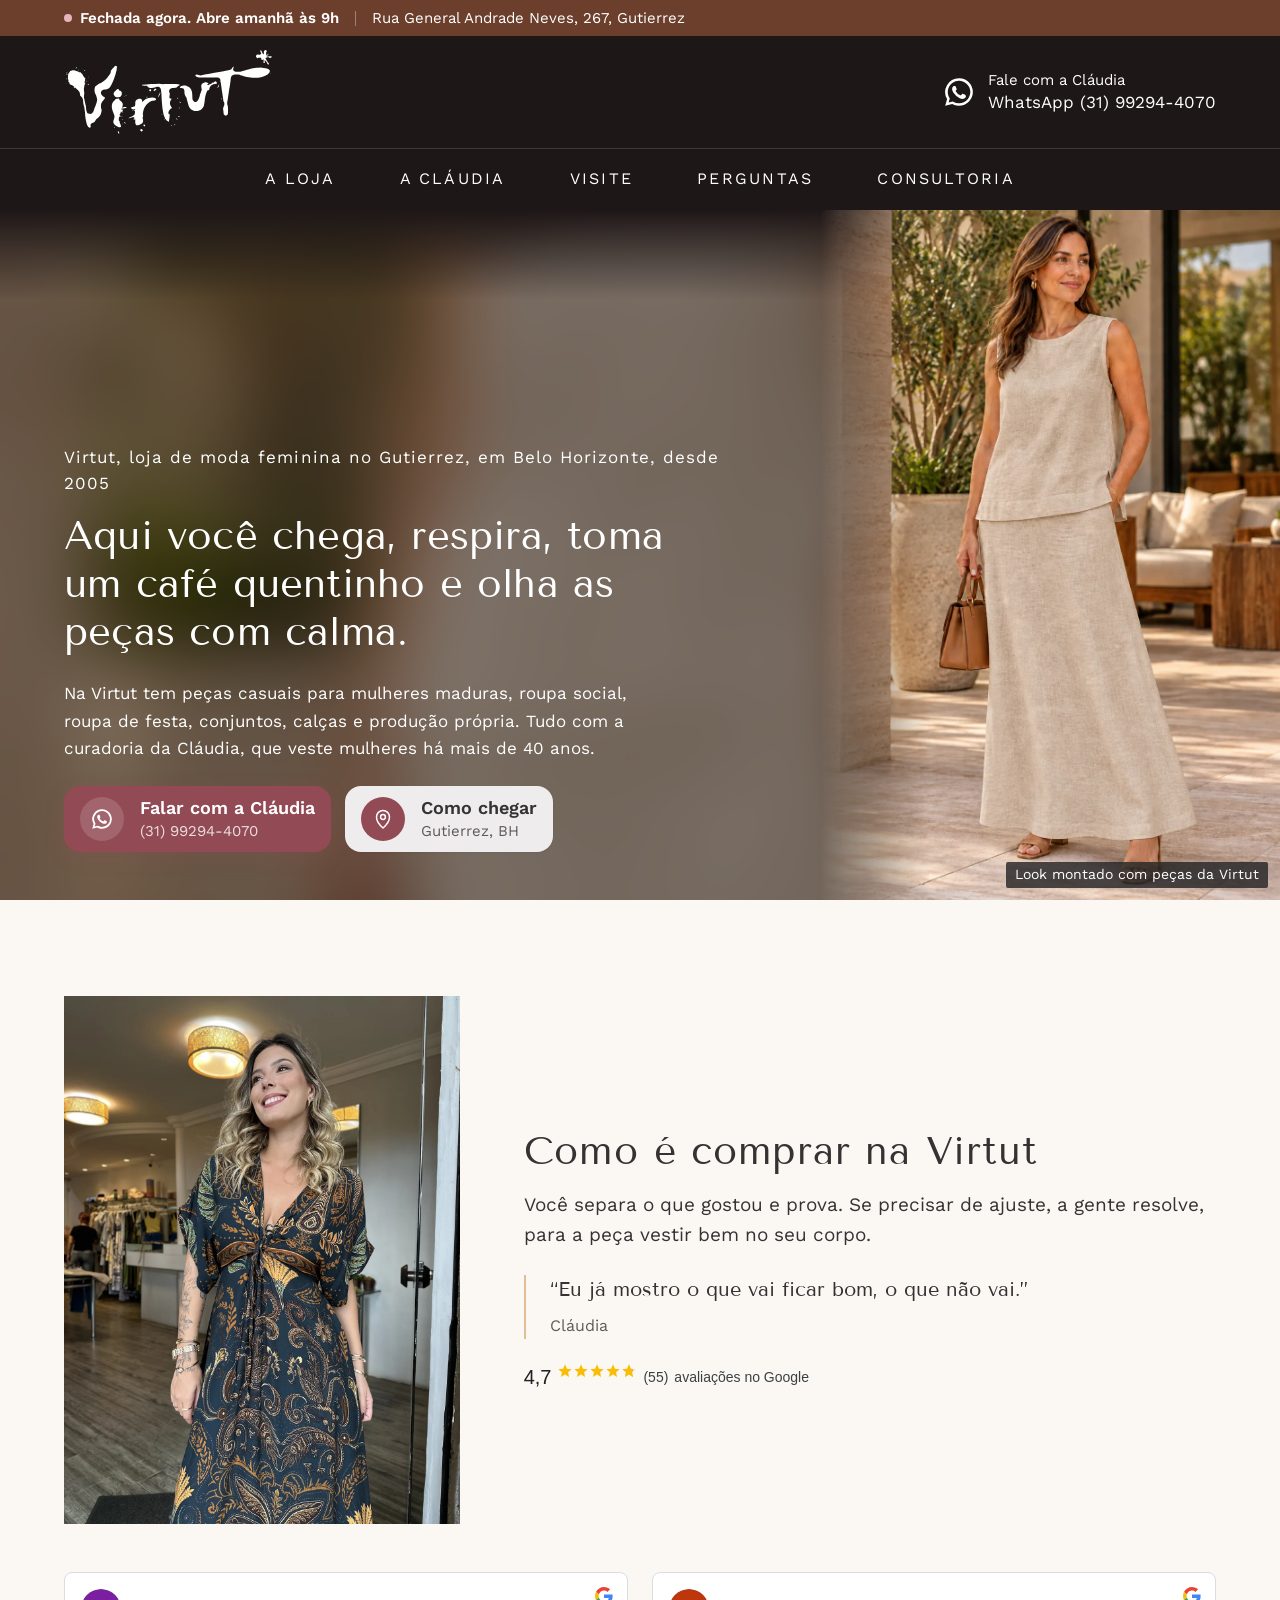
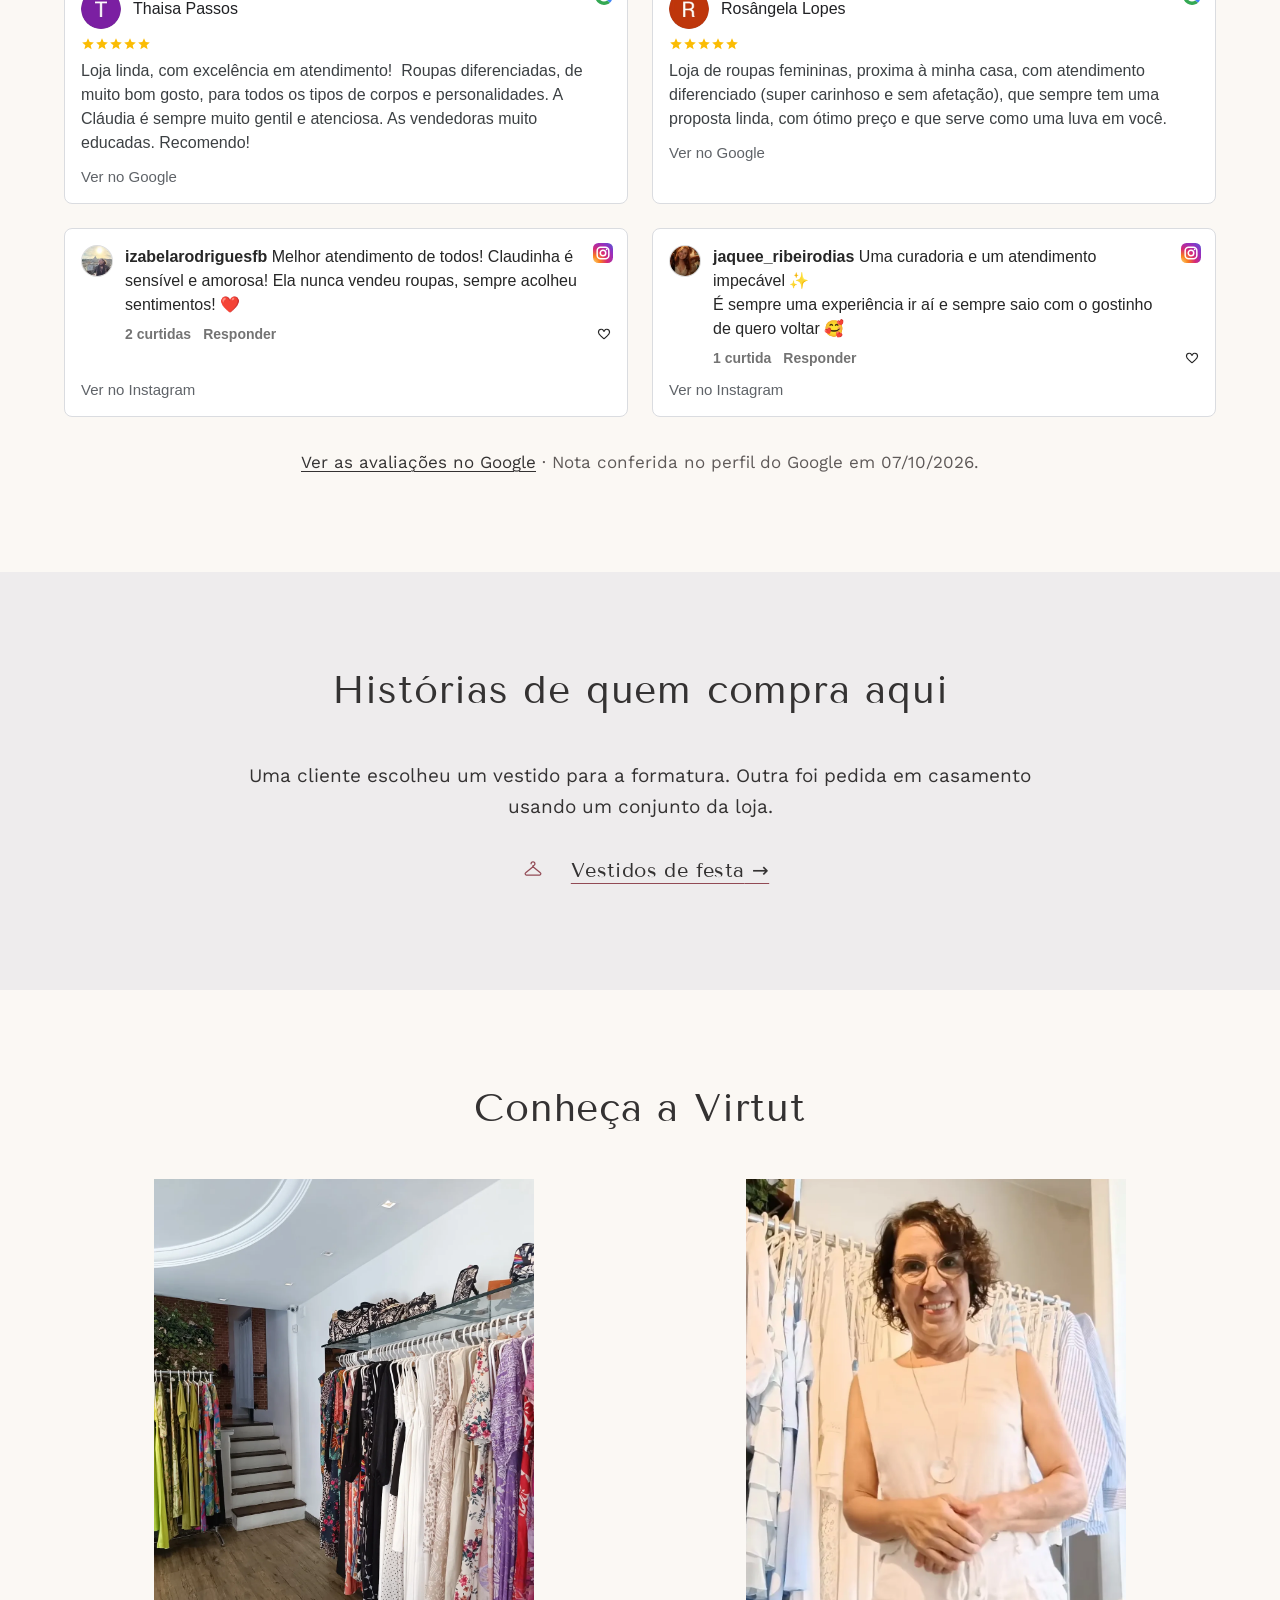
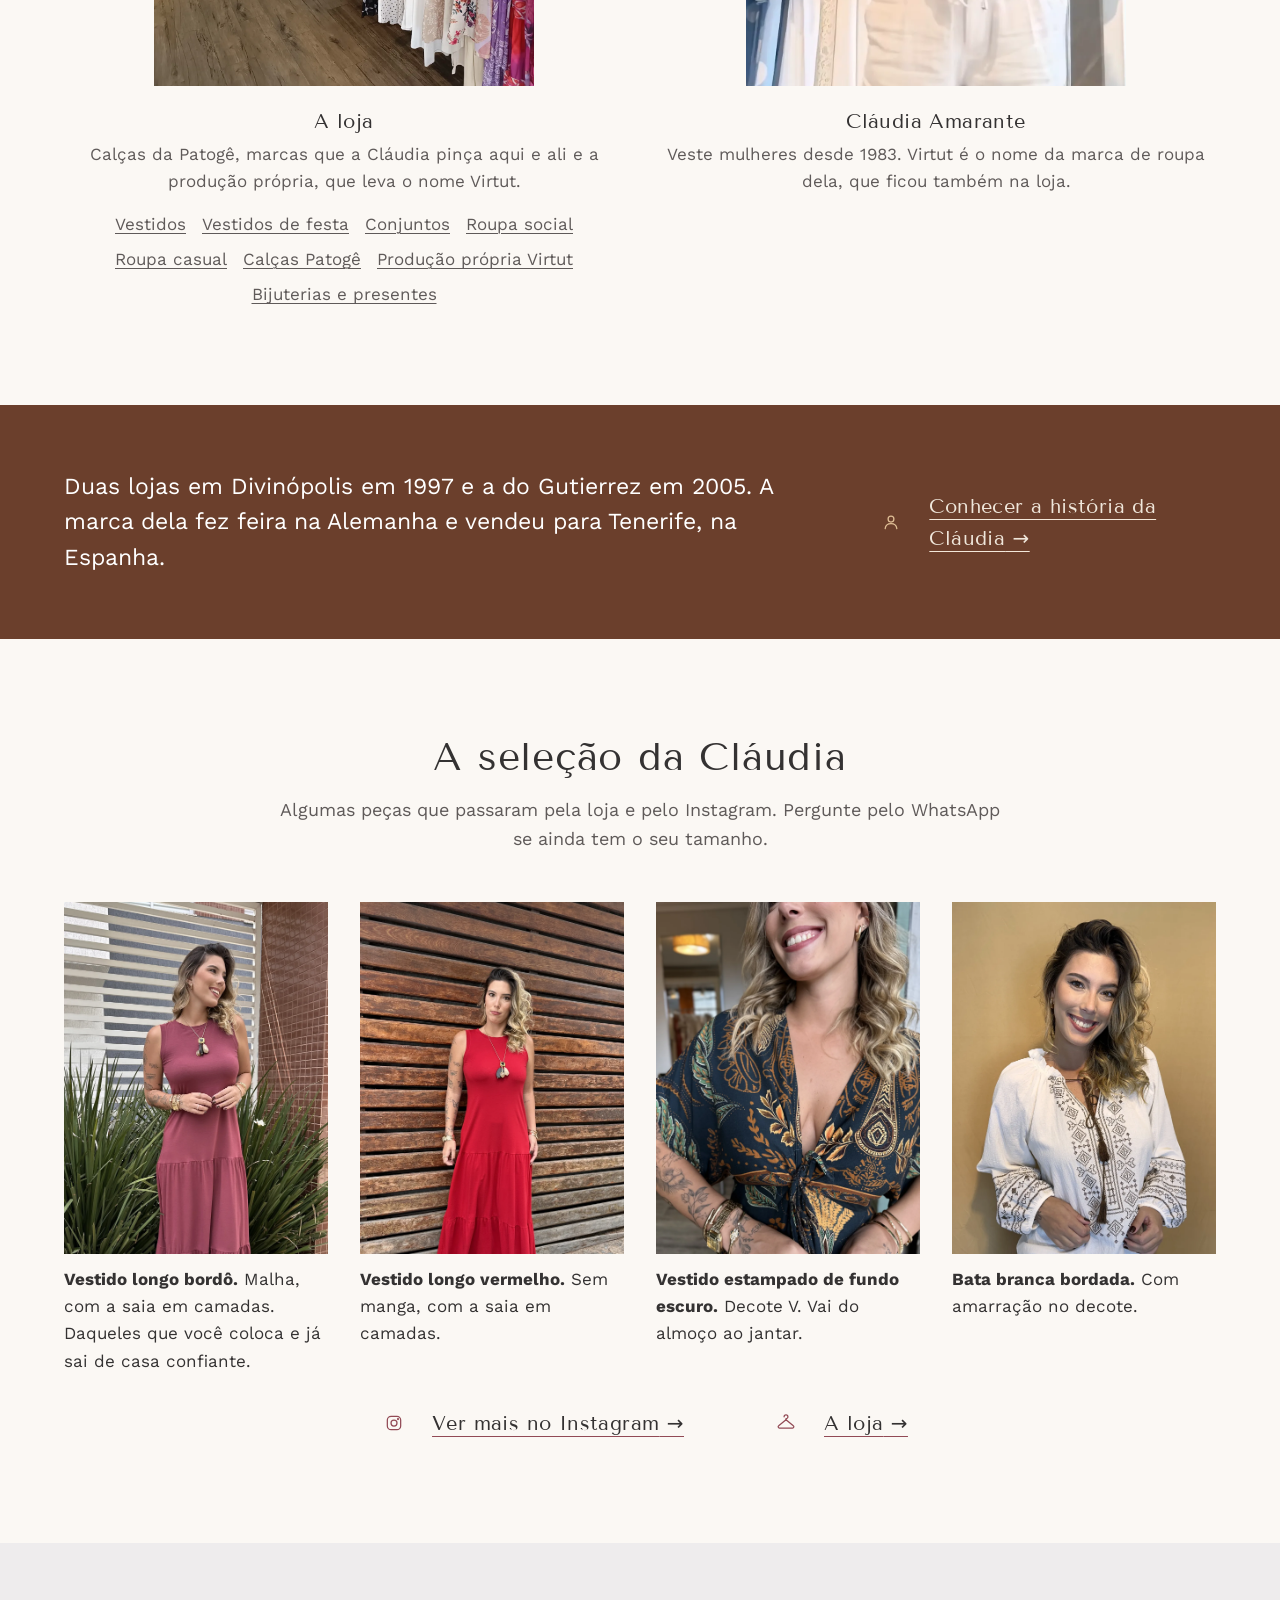
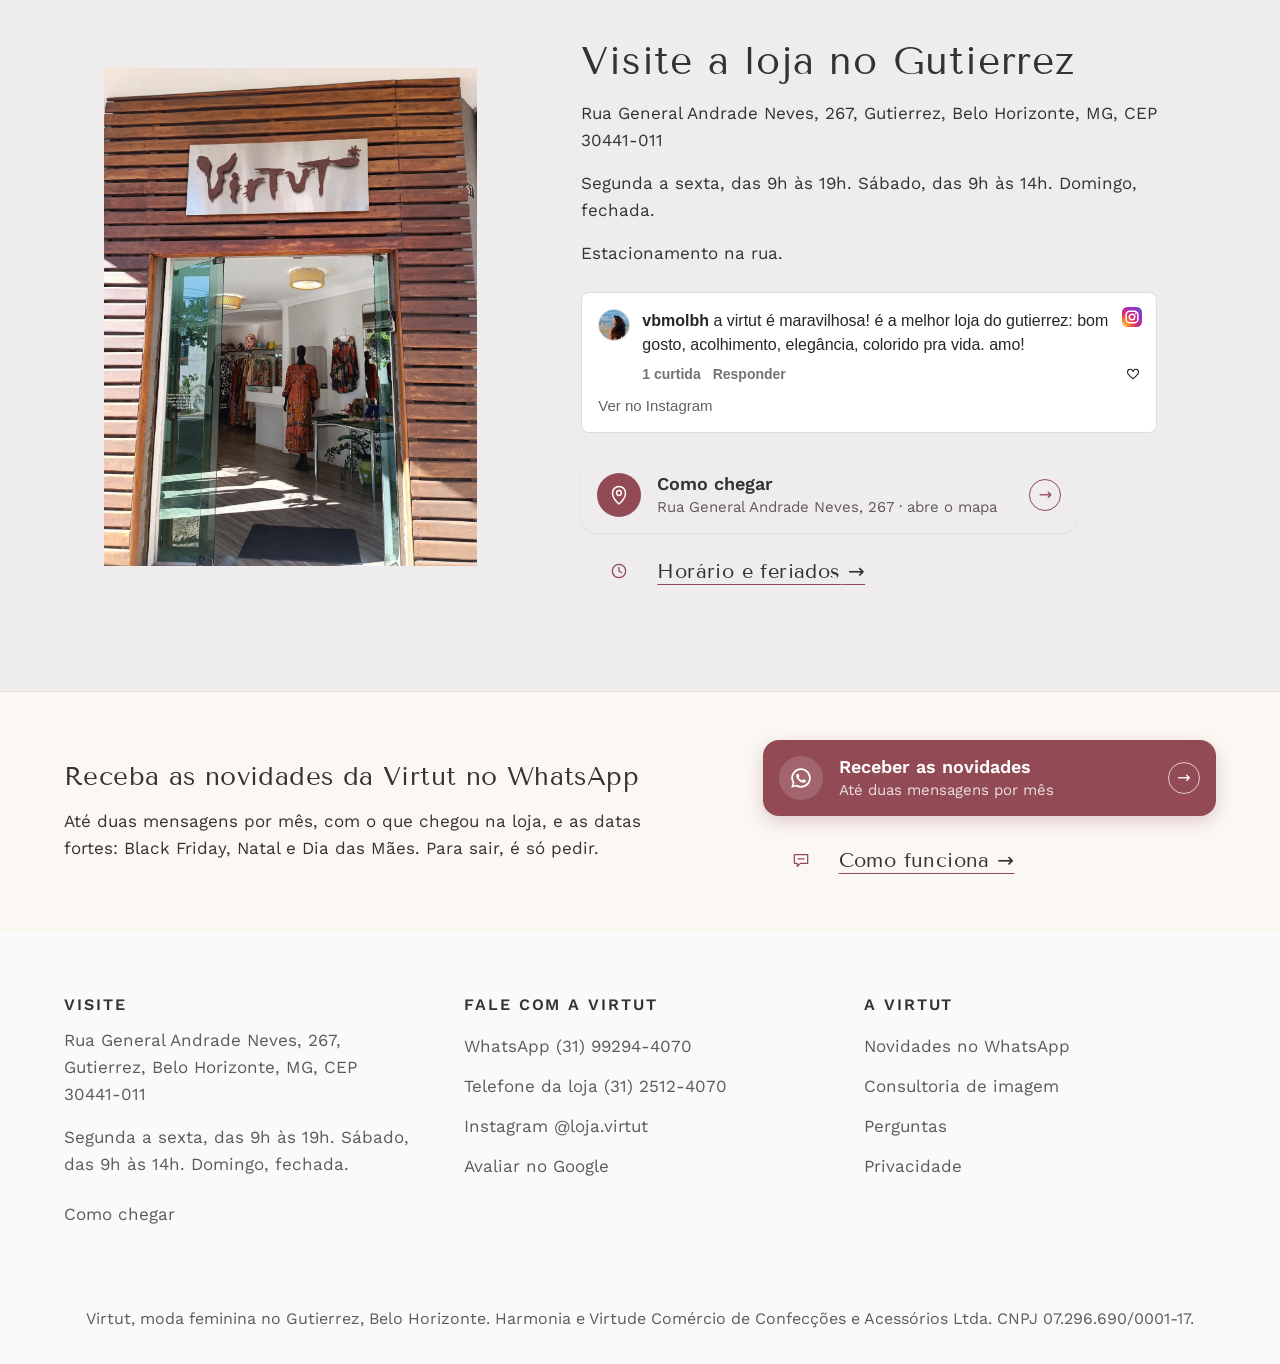
==== index.html @ 9cbf9e53 "Atualização do site 21/10/2026 14:57 fonte=ea2e5d0" ====
<!doctype html>
<html lang="pt-BR">
<head>
<meta charset="utf-8">
<meta name="viewport" content="width=device-width, initial-scale=1">
<title>Virtut | Loja de moda feminina no Gutierrez, BH</title>
<meta name="description" content="Loja de moda feminina no Gutierrez, em Belo Horizonte, desde 2005. Curadoria da Cláudia, ajuste nas peças da loja e consultoria de imagem.">
<meta name="robots" content="noindex, nofollow">
<link rel="canonical" href="https://virtut.com.br/">
<meta property="og:type" content="website">
<meta property="og:locale" content="pt_BR">
<meta property="og:site_name" content="Virtut">
<meta property="og:title" content="Virtut | Loja de moda feminina no Gutierrez, BH">
<meta property="og:description" content="Loja de moda feminina no Gutierrez, em Belo Horizonte, desde 2005. Curadoria da Cláudia, ajuste nas peças da loja e consultoria de imagem.">
<meta property="og:url" content="https://virtut.com.br/">
<meta property="og:image" content="https://virtut.com.br/assets/img/entrada-virtut-gutierrez-1200.webp">
<meta name="theme-color" content="#FFFFFF">
<link rel="icon" href="assets/img/favicon.svg" type="image/svg+xml">
<link rel="preload" href="assets/fontes/worksans-latin.woff2" as="font" type="font/woff2" crossorigin>
<link rel="preload" href="assets/fontes/tenorsans-latin.woff2" as="font" type="font/woff2" crossorigin>
<link rel="stylesheet" href="assets/css/fontes.css?v=4c5b93b5">
<link rel="stylesheet" href="assets/css/site.css?v=7816d41f">
<link rel="stylesheet" href="assets/css/direcoes.css?v=20c6150a">
<script>document.documentElement.classList.add("js-fade")</script>
<script type="application/ld+json">
{
 "@context": "https://schema.org",
 "@graph": [
  {
   "@type": "ClothingStore",
   "@id": "https://virtut.com.br/#loja",
   "name": "Virtut",
   "legalName": "Harmonia e Virtude Comércio de Confecções e Acessórios Ltda.",
   "url": "https://virtut.com.br/",
   "logo": "https://virtut.com.br/assets/img/virtut-logo-preto.svg",
   "image": "https://virtut.com.br/assets/img/entrada-virtut-gutierrez-1200.webp",
   "description": "Loja de moda feminina no Gutierrez, em Belo Horizonte, desde 2005. Peças com a curadoria da Cláudia, atendimento personalizado e atencioso, produção própria exclusiva com etiqueta Virtut e ajuste da roupa comprada na loja.",
   "foundingDate": "2005-03-31",
   "telephone": "+55-31-99294-4070",
   "address": {
    "@type": "PostalAddress",
    "streetAddress": "Rua General Andrade Neves, 267",
    "addressLocality": "Belo Horizonte",
    "addressRegion": "MG",
    "postalCode": "30441-011",
    "addressCountry": "BR"
   },
   "geo": {
    "@type": "GeoCoordinates",
    "latitude": -19.9328769,
    "longitude": -43.9614549
   },
   "hasMap": "https://maps.google.com/?cid=10968056433655089522",
   "openingHoursSpecification": [
    {
     "@type": "OpeningHoursSpecification",
     "dayOfWeek": "Monday",
     "opens": "09:00",
     "closes": "19:00"
    },
    {
     "@type": "OpeningHoursSpecification",
     "dayOfWeek": "Tuesday",
     "opens": "09:00",
     "closes": "19:00"
    },
    {
     "@type": "OpeningHoursSpecification",
     "dayOfWeek": "Wednesday",
     "opens": "09:00",
     "closes": "19:00"
    },
    {
     "@type": "OpeningHoursSpecification",
     "dayOfWeek": "Thursday",
     "opens": "09:00",
     "closes": "19:00"
    },
    {
     "@type": "OpeningHoursSpecification",
     "dayOfWeek": "Friday",
     "opens": "09:00",
     "closes": "19:00"
    },
    {
     "@type": "OpeningHoursSpecification",
     "dayOfWeek": "Saturday",
     "opens": "09:00",
     "closes": "14:00"
    },
    {
     "@type": "OpeningHoursSpecification",
     "validFrom": "2026-10-12",
     "validThrough": "2026-10-12",
     "opens": "00:00",
     "closes": "00:00"
    },
    {
     "@type": "OpeningHoursSpecification",
     "validFrom": "2026-11-02",
     "validThrough": "2026-11-02",
     "opens": "00:00",
     "closes": "00:00"
    },
    {
     "@type": "OpeningHoursSpecification",
     "validFrom": "2026-11-20",
     "validThrough": "2026-11-20",
     "opens": "00:00",
     "closes": "00:00"
    },
    {
     "@type": "OpeningHoursSpecification",
     "validFrom": "2026-12-25",
     "validThrough": "2026-12-25",
     "opens": "00:00",
     "closes": "00:00"
    },
    {
     "@type": "OpeningHoursSpecification",
     "validFrom": "2027-01-01",
     "validThrough": "2027-01-01",
     "opens": "00:00",
     "closes": "00:00"
    }
   ],
   "sameAs": [
    "https://www.instagram.com/loja.virtut/",
    "https://maps.google.com/?cid=10968056433655089522"
   ]
  },
  {
   "@type": "WebSite",
   "@id": "https://virtut.com.br/#site",
   "url": "https://virtut.com.br/",
   "name": "Virtut",
   "inLanguage": "pt-BR",
   "publisher": {
    "@id": "https://virtut.com.br/#loja"
   }
  }
 ]
}
</script>
</head>
<body data-pagina="inicio" class="dir dir-b2 dir-v3 topo-unico topo-escuro">
<header class="topo">
  <div class="topo-faixa"><div class="envolve topo-faixa-in"><span class="tf-status" data-aberta>Aberta agora</span><span class="tf-rua">Rua General Andrade Neves, 267, Gutierrez</span></div></div>
  <div class="envolve topo-linha">
    <a class="marca" href="./" aria-label="Virtut, página inicial"><img src="assets/img/virtut-logo-preto.svg" alt="Virtut" width="210" height="70"></a>
    <a class="topo-contato" data-wa="Olá Cláudia, vi o site da Virtut e quero saber mais." href="https://wa.me/5531992944070?text=Ol%C3%A1%20Cl%C3%A1udia%2C%20vi%20o%20site%20da%20Virtut%20e%20quero%20saber%20mais."><svg viewBox="0 0 32 32" aria-hidden="true"><path fill="currentColor" d="M16 3a13 13 0 0 0-11.2 19.6L3 29l6.6-1.7A13 13 0 1 0 16 3Zm0 23.6a10.6 10.6 0 0 1-5.4-1.5l-.4-.2-3.9 1 1-3.8-.2-.4A10.6 10.6 0 1 1 16 26.6Zm5.8-7.9c-.3-.2-1.9-.9-2.2-1s-.5-.2-.7.2-.8 1-1 1.2-.4.2-.7 0a8.7 8.7 0 0 1-4.3-3.8c-.3-.6.3-.5.9-1.6.1-.2 0-.4 0-.5l-1-2.4c-.3-.6-.5-.5-.7-.5h-.6a1.2 1.2 0 0 0-.9.4 3.6 3.6 0 0 0-1.1 2.7 6.3 6.3 0 0 0 1.3 3.3 14.4 14.4 0 0 0 5.5 4.9c2 .9 2.8 1 3.9.8a3.3 3.3 0 0 0 2.1-1.5 2.7 2.7 0 0 0 .2-1.5c-.1-.2-.3-.3-.6-.4Z"/></svg><span><small>Fale com a Cláudia</small><strong>WhatsApp (31) 99294-4070</strong></span></a>
    <button class="menu-botao" type="button" data-menu aria-expanded="false" aria-controls="menu"><span class="mb-icone" aria-hidden="true"></span><span class="mb-menu">Menu</span></button>
  </div>
  <nav class="nav" id="menu" aria-label="Principal">
    <ul>
      <li><a href="loja/">A loja</a></li>
        <li><a href="claudia/">A Cláudia</a></li>
        <li><a href="visite/">Visite</a></li>
        <li><a href="perguntas/">Perguntas</a></li>
        <li><a href="consultoria/">Consultoria</a></li>
    </ul>
  </nav>
</header>
<main id="conteudo">
<section class="vitrine dir-hero dir-hero-b2">
  <div class="b2-fundo" aria-hidden="true"><img src="assets/img/look-ia-mulher-conjunto-linho-cru-1024.webp" alt="" width="1024" height="1536"></div>
  <figure class="b2-foto" data-fade><img src="assets/img/look-ia-mulher-conjunto-linho-cru-1024.webp" alt="Look montado com peças da Virtut: mulher de blusa sem manga e saia longa de linho cru, com bolsa caramelo, numa varanda" width="1024" height="1536" fetchpriority="high"><figcaption class="dir-legenda">Look montado com peças da Virtut</figcaption></figure>
  <div class="b2-texto"><div class="b2-texto-in"><h1 class="dir-abertura">Virtut, loja de moda feminina no Gutierrez, em Belo Horizonte, desde 2005</h1><p class="chamada">Aqui você chega, respira, toma um café quentinho e olha as peças com calma.</p><p class="lead">Na Virtut tem peças casuais para mulheres maduras, roupa social, roupa de festa, conjuntos, calças e produção própria. Tudo com a curadoria da Cláudia, que veste mulheres há mais de 40 anos.</p><div class="acoes"><a class="acao-1 so-notebook" data-wa="Olá Cláudia, vi o site da Virtut e quero saber mais." href="https://wa.me/5531992944070?text=Ol%C3%A1%20Cl%C3%A1udia%2C%20vi%20o%20site%20da%20Virtut%20e%20quero%20saber%20mais."><span class="acao-ic"><svg class="ic-wa" width="24" height="24" viewBox="0 0 32 32" aria-hidden="true"><path fill="currentColor" d="M16 3a13 13 0 0 0-11.2 19.6L3 29l6.6-1.7A13 13 0 1 0 16 3Zm0 23.6a10.6 10.6 0 0 1-5.4-1.5l-.4-.2-3.9 1 1-3.8-.2-.4A10.6 10.6 0 1 1 16 26.6Zm5.8-7.9c-.3-.2-1.9-.9-2.2-1s-.5-.2-.7.2-.8 1-1 1.2-.4.2-.7 0a8.7 8.7 0 0 1-4.3-3.8c-.3-.6.3-.5.9-1.6.1-.2 0-.4 0-.5l-1-2.4c-.3-.6-.5-.5-.7-.5h-.6a1.2 1.2 0 0 0-.9.4 3.6 3.6 0 0 0-1.1 2.7 6.3 6.3 0 0 0 1.3 3.3 14.4 14.4 0 0 0 5.5 4.9c2 .9 2.8 1 3.9.8a3.3 3.3 0 0 0 2.1-1.5 2.7 2.7 0 0 0 .2-1.5c-.1-.2-.3-.3-.6-.4Z"/></svg></span><span class="acao-txt"><strong>Falar com a Cláudia</strong><span>(31) 99294-4070</span></span><span class="acao-seta" aria-hidden="true">→</span></a><a class="acao-2 " href="https://www.google.com/maps/dir/?api=1&destination=Virtut%2C%20Rua%20General%20Andrade%20Neves%2C%20267%2C%20Gutierrez%2C%20Belo%20Horizonte&destination_place_id=ChIJEZ4xlXKXpgARcglzFDddNpg" data-rota><span class="acao-ic"><svg viewBox="0 0 24 24" width="24" height="24" fill="none" stroke="currentColor" stroke-width="1.5" stroke-linecap="round" stroke-linejoin="round" aria-hidden="true"><path d="M12 21s-6.5-5.6-6.5-11a6.5 6.5 0 0 1 13 0c0 5.4-6.5 11-6.5 11z"/><circle cx="12" cy="10" r="2.4"/></svg></span><span class="acao-txt"><strong>Como chegar</strong><span>Gutierrez, BH</span></span><span class="acao-seta" aria-hidden="true">→</span></a></div></div></div>
</section>

<section class="bloco" aria-labelledby="compra-titulo">
  <div class="envolve compra">
    <figure>
      <img src="assets/img/look-vestido-longo-azul-escuro-estampado-loja-1200.webp" alt="Vestido longo azul-escuro estampado, de decote V, numa cliente dentro da Virtut, com as araras ao fundo" width="1200" height="1600" loading="lazy">
    </figure>
    <div>
      <h2 id="compra-titulo">Como é comprar na Virtut</h2>
      <p class="lead">Você separa o que gostou e prova. Se precisar de ajuste, a gente resolve, para a peça vestir bem no seu corpo.</p>
      <blockquote class="frase-dela"><p>“Eu já mostro o que vai ficar bom, o que não vai.”</p><cite>Cláudia</cite></blockquote>
      <p class="nota-google"><strong class="nota-num">4,7</strong><span class="estrelas" role="img" aria-label="Nota 4,7 de 5"><span class="estrela"><svg viewBox="0 0 24 24" aria-hidden="true"><path d="M12 17.27 18.18 21l-1.64-7.03L22 9.24l-7.19-.61L12 2 9.19 8.63 2 9.24l5.46 4.73L5.82 21z"/></svg></span><span class="estrela"><svg viewBox="0 0 24 24" aria-hidden="true"><path d="M12 17.27 18.18 21l-1.64-7.03L22 9.24l-7.19-.61L12 2 9.19 8.63 2 9.24l5.46 4.73L5.82 21z"/></svg></span><span class="estrela"><svg viewBox="0 0 24 24" aria-hidden="true"><path d="M12 17.27 18.18 21l-1.64-7.03L22 9.24l-7.19-.61L12 2 9.19 8.63 2 9.24l5.46 4.73L5.82 21z"/></svg></span><span class="estrela"><svg viewBox="0 0 24 24" aria-hidden="true"><path d="M12 17.27 18.18 21l-1.64-7.03L22 9.24l-7.19-.61L12 2 9.19 8.63 2 9.24l5.46 4.73L5.82 21z"/></svg></span><span class="estrela vazia"><svg viewBox="0 0 24 24" aria-hidden="true"><path d="M12 17.27 18.18 21l-1.64-7.03L22 9.24l-7.19-.61L12 2 9.19 8.63 2 9.24l5.46 4.73L5.82 21z"/></svg><span class="enche" style="width:70%"><svg viewBox="0 0 24 24" aria-hidden="true"><path d="M12 17.27 18.18 21l-1.64-7.03L22 9.24l-7.19-.61L12 2 9.19 8.63 2 9.24l5.46 4.73L5.82 21z"/></svg></span></span></span><span class="nota-tot">(55)</span> <span class="nota-rot">avaliações no Google</span></p>
    </div>
  </div>
  <div class="envolve">
    <div class="cartoes-google">
      <article class="cartao-google"><header><img class="avatar" src="assets/img/avaliacoes/thaisa-passos.webp" alt="" width="40" height="40" loading="lazy"><strong>Thaisa Passos</strong><svg class="g-logo" viewBox="0 0 48 48" aria-hidden="true"><path fill="#EA4335" d="M24 9.5c3.54 0 6.71 1.22 9.21 3.6l6.85-6.85C35.9 2.38 30.47 0 24 0 14.62 0 6.51 5.38 2.56 13.22l7.98 6.19C12.43 13.72 17.74 9.5 24 9.5z"/><path fill="#4285F4" d="M46.98 24.55c0-1.57-.15-3.09-.38-4.55H24v9.02h12.94c-.58 2.96-2.26 5.48-4.78 7.18l7.73 6c4.51-4.18 7.09-10.36 7.09-17.65z"/><path fill="#FBBC05" d="M10.53 28.59c-.48-1.45-.76-2.99-.76-4.59s.27-3.14.76-4.59l-7.98-6.19C.92 16.46 0 20.12 0 24c0 3.88.92 7.54 2.56 10.78l7.97-6.19z"/><path fill="#34A853" d="M24 48c6.48 0 11.93-2.13 15.89-5.81l-7.73-6c-2.15 1.45-4.92 2.3-8.16 2.3-6.26 0-11.57-4.22-13.47-9.91l-7.98 6.19C6.51 42.62 14.62 48 24 48z"/></svg></header><span class="estrelas" role="img" aria-label="5 estrelas"><span class="estrela"><svg viewBox="0 0 24 24" aria-hidden="true"><path d="M12 17.27 18.18 21l-1.64-7.03L22 9.24l-7.19-.61L12 2 9.19 8.63 2 9.24l5.46 4.73L5.82 21z"/></svg></span><span class="estrela"><svg viewBox="0 0 24 24" aria-hidden="true"><path d="M12 17.27 18.18 21l-1.64-7.03L22 9.24l-7.19-.61L12 2 9.19 8.63 2 9.24l5.46 4.73L5.82 21z"/></svg></span><span class="estrela"><svg viewBox="0 0 24 24" aria-hidden="true"><path d="M12 17.27 18.18 21l-1.64-7.03L22 9.24l-7.19-.61L12 2 9.19 8.63 2 9.24l5.46 4.73L5.82 21z"/></svg></span><span class="estrela"><svg viewBox="0 0 24 24" aria-hidden="true"><path d="M12 17.27 18.18 21l-1.64-7.03L22 9.24l-7.19-.61L12 2 9.19 8.63 2 9.24l5.46 4.73L5.82 21z"/></svg></span><span class="estrela"><svg viewBox="0 0 24 24" aria-hidden="true"><path d="M12 17.27 18.18 21l-1.64-7.03L22 9.24l-7.19-.61L12 2 9.19 8.63 2 9.24l5.46 4.73L5.82 21z"/></svg></span></span><p class="aval-texto">Loja linda, com excelência em atendimento!  Roupas diferenciadas, de muito bom gosto, para todos os tipos de corpos e personalidades. A Cláudia é sempre muito gentil e atenciosa. As vendedoras muito educadas. Recomendo!</p><a class="ver-google" href="https://maps.google.com/?cid=10968056433655089522">Ver no Google</a></article>
      <article class="cartao-google"><header><img class="avatar" src="assets/img/avaliacoes/rosangela-lopes.webp" alt="" width="40" height="40" loading="lazy"><strong>Rosângela Lopes</strong><svg class="g-logo" viewBox="0 0 48 48" aria-hidden="true"><path fill="#EA4335" d="M24 9.5c3.54 0 6.71 1.22 9.21 3.6l6.85-6.85C35.9 2.38 30.47 0 24 0 14.62 0 6.51 5.38 2.56 13.22l7.98 6.19C12.43 13.72 17.74 9.5 24 9.5z"/><path fill="#4285F4" d="M46.98 24.55c0-1.57-.15-3.09-.38-4.55H24v9.02h12.94c-.58 2.96-2.26 5.48-4.78 7.18l7.73 6c4.51-4.18 7.09-10.36 7.09-17.65z"/><path fill="#FBBC05" d="M10.53 28.59c-.48-1.45-.76-2.99-.76-4.59s.27-3.14.76-4.59l-7.98-6.19C.92 16.46 0 20.12 0 24c0 3.88.92 7.54 2.56 10.78l7.97-6.19z"/><path fill="#34A853" d="M24 48c6.48 0 11.93-2.13 15.89-5.81l-7.73-6c-2.15 1.45-4.92 2.3-8.16 2.3-6.26 0-11.57-4.22-13.47-9.91l-7.98 6.19C6.51 42.62 14.62 48 24 48z"/></svg></header><span class="estrelas" role="img" aria-label="5 estrelas"><span class="estrela"><svg viewBox="0 0 24 24" aria-hidden="true"><path d="M12 17.27 18.18 21l-1.64-7.03L22 9.24l-7.19-.61L12 2 9.19 8.63 2 9.24l5.46 4.73L5.82 21z"/></svg></span><span class="estrela"><svg viewBox="0 0 24 24" aria-hidden="true"><path d="M12 17.27 18.18 21l-1.64-7.03L22 9.24l-7.19-.61L12 2 9.19 8.63 2 9.24l5.46 4.73L5.82 21z"/></svg></span><span class="estrela"><svg viewBox="0 0 24 24" aria-hidden="true"><path d="M12 17.27 18.18 21l-1.64-7.03L22 9.24l-7.19-.61L12 2 9.19 8.63 2 9.24l5.46 4.73L5.82 21z"/></svg></span><span class="estrela"><svg viewBox="0 0 24 24" aria-hidden="true"><path d="M12 17.27 18.18 21l-1.64-7.03L22 9.24l-7.19-.61L12 2 9.19 8.63 2 9.24l5.46 4.73L5.82 21z"/></svg></span><span class="estrela"><svg viewBox="0 0 24 24" aria-hidden="true"><path d="M12 17.27 18.18 21l-1.64-7.03L22 9.24l-7.19-.61L12 2 9.19 8.63 2 9.24l5.46 4.73L5.82 21z"/></svg></span></span><p class="aval-texto">Loja de roupas femininas, proxima à minha casa, com atendimento diferenciado (super carinhoso e sem afetação), que sempre tem uma proposta linda, com ótimo preço e que serve como uma luva em você.</p><a class="ver-google" href="https://maps.google.com/?cid=10968056433655089522">Ver no Google</a></article>
      <article class="cartao-ig"><svg class="ig-logo" viewBox="0 0 24 24" aria-hidden="true"><defs><radialGradient id="ig-grad" gradientUnits="userSpaceOnUse" cx="0" cy="24" r="34"><stop offset="0" stop-color="#feda75"/><stop offset=".25" stop-color="#fa7e1e"/><stop offset=".5" stop-color="#d62976"/><stop offset=".75" stop-color="#962fbf"/><stop offset="1" stop-color="#4f5bd5"/></radialGradient></defs><rect width="24" height="24" rx="6.5" fill="url(#ig-grad)"/><g fill="none" stroke="#fff" stroke-width="1.8"><rect x="5" y="5" width="14" height="14" rx="4.2"/><circle cx="12" cy="12" r="3.3"/></g><circle cx="16.4" cy="7.6" r="1.05" fill="#fff"/></svg><div class="ig-linha"><img class="ig-avatar" src="assets/img/comentarios/izabelarodriguesfb.webp" alt="" width="32" height="32" loading="lazy"><div class="ig-corpo"><p class="ig-texto"><strong>izabelarodriguesfb</strong> Melhor atendimento de todos! Claudinha é sensível e amorosa! Ela nunca vendeu roupas, sempre acolheu sentimentos! ❤️</p><p class="ig-acoes"><span>2 curtidas</span><span>Responder</span><svg class="ig-coracao" viewBox="0 0 24 24" aria-hidden="true" fill="none" stroke="#262626" stroke-width="2"><path d="M16.792 3.904A4.989 4.989 0 0 1 21.5 9.122c0 3.072-2.652 4.959-5.197 7.222-2.512 2.243-3.865 3.469-4.303 3.652-.438-.183-1.791-1.409-4.303-3.652C5.152 14.08 2.5 12.193 2.5 9.122a4.989 4.989 0 0 1 4.708-5.218 4.21 4.21 0 0 1 3.675 1.941c.84 1.175.98 1.763 1.12 1.763s.278-.588 1.11-1.766a4.17 4.17 0 0 1 3.679-1.938Z"/></svg></p></div></div><a class="ver-instagram" href="https://www.instagram.com/p/DH3jLWRAOi1/" target="_blank" rel="noopener">Ver no Instagram</a></article>
      <article class="cartao-ig"><svg class="ig-logo" viewBox="0 0 24 24" aria-hidden="true"><defs><radialGradient id="ig-grad" gradientUnits="userSpaceOnUse" cx="0" cy="24" r="34"><stop offset="0" stop-color="#feda75"/><stop offset=".25" stop-color="#fa7e1e"/><stop offset=".5" stop-color="#d62976"/><stop offset=".75" stop-color="#962fbf"/><stop offset="1" stop-color="#4f5bd5"/></radialGradient></defs><rect width="24" height="24" rx="6.5" fill="url(#ig-grad)"/><g fill="none" stroke="#fff" stroke-width="1.8"><rect x="5" y="5" width="14" height="14" rx="4.2"/><circle cx="12" cy="12" r="3.3"/></g><circle cx="16.4" cy="7.6" r="1.05" fill="#fff"/></svg><div class="ig-linha"><img class="ig-avatar" src="assets/img/comentarios/jaquee_ribeirodias.webp" alt="" width="32" height="32" loading="lazy"><div class="ig-corpo"><p class="ig-texto"><strong>jaquee_ribeirodias</strong> Uma curadoria e um atendimento impecável ✨ 
É sempre uma experiência ir aí e sempre saio com o gostinho de quero voltar 🥰</p><p class="ig-acoes"><span>1 curtida</span><span>Responder</span><svg class="ig-coracao" viewBox="0 0 24 24" aria-hidden="true" fill="none" stroke="#262626" stroke-width="2"><path d="M16.792 3.904A4.989 4.989 0 0 1 21.5 9.122c0 3.072-2.652 4.959-5.197 7.222-2.512 2.243-3.865 3.469-4.303 3.652-.438-.183-1.791-1.409-4.303-3.652C5.152 14.08 2.5 12.193 2.5 9.122a4.989 4.989 0 0 1 4.708-5.218 4.21 4.21 0 0 1 3.675 1.941c.84 1.175.98 1.763 1.12 1.763s.278-.588 1.11-1.766a4.17 4.17 0 0 1 3.679-1.938Z"/></svg></p></div></div><a class="ver-instagram" href="https://www.instagram.com/p/DVn98jJgH0e/" target="_blank" rel="noopener">Ver no Instagram</a></article>
    </div>
    <p class="discreto pequeno nota-resumo-linha"><a href="https://maps.google.com/?cid=10968056433655089522">Ver as avaliações no Google</a> · Nota conferida no perfil do Google em 07/10/2026.</p>
  </div>
</section>

<section class="bloco bloco-historias sobre-areia" aria-labelledby="historias-titulo">
  <div class="envolve">
    <h2 id="historias-titulo" class="titulo-secao">Histórias de quem compra aqui</h2>
    <p class="lead">Uma cliente escolheu um vestido para a formatura. Outra foi pedida em casamento usando um conjunto da loja.</p>
    <div class="acoes acoes-linha"><a class="acao-3" href="loja/#festa"><span class="acao-ic"><svg viewBox="0 0 24 24" width="20" height="20" fill="none" stroke="currentColor" stroke-width="1.5" stroke-linecap="round" stroke-linejoin="round" aria-hidden="true"><path d="M12 8V6.8a2.3 2.3 0 1 0-2.3-2.3"/><path d="M12 8 3.2 15.3a1.5 1.5 0 0 0 .95 2.7h15.7a1.5 1.5 0 0 0 .95-2.7z"/></svg></span><span class="acao-txt"><span class="acao-3-t">Vestidos de festa<span class="seta" aria-hidden="true"> →</span></span></span></a></div>
  </div>
</section>

<section class="bloco" aria-labelledby="caminhos-titulo">
  <div class="envolve">
    <h2 id="caminhos-titulo" class="titulo-secao">Conheça a Virtut</h2>
    <div class="caminhos">
      <div>
        <article class="caminho">
          <a href="loja/">
            <img src="assets/img/interior-virtut-araras-1200.webp" alt="Araras de vestidos dentro da Virtut, no Gutierrez, com a escada ao fundo" width="1200" height="1600" loading="lazy">
            <h3>A loja</h3>
            <p>Calças da Patogê, marcas que a Cláudia pinça aqui e ali e a produção própria, que leva o nome Virtut.</p>
          </a>
        </article>
        <ul class="links-curtos">
          <li><a href="loja/#vestidos">Vestidos</a></li>
          <li><a href="loja/#festa">Vestidos de festa</a></li>
          <li><a href="loja/#conjuntos">Conjuntos</a></li>
          <li><a href="loja/#social">Roupa social</a></li>
          <li><a href="loja/#casual">Roupa casual</a></li>
          <li><a href="loja/#patoge">Calças Patogê</a></li>
          <li><a href="loja/#virtut">Produção própria Virtut</a></li>
          <li><a href="loja/#acessorios">Bijuterias e presentes</a></li>
        </ul>
      </div>
      <article class="caminho">
        <a href="claudia/">
          <img src="assets/img/claudia-amarante-na-loja.webp" alt="A Cláudia Amarante sorrindo, de regata e calça de linho brancas, na loja da Virtut" width="1076" height="1345" loading="lazy">
          <h3>Cláudia Amarante</h3>
          <p>Veste mulheres desde 1983. Virtut é o nome da marca de roupa dela, que ficou também na loja.</p>
        </a>
      </article>
    </div>
  </div>
</section>

<section class="faixa-trajetoria fundo-escuro" aria-label="A trajetória da Cláudia">
  <div class="envolve">
    <p>Duas lojas em Divinópolis em 1997 e a do Gutierrez em 2005. A marca dela fez feira na Alemanha e vendeu para Tenerife, na Espanha.</p>
    <a class="acao-3" href="claudia/"><span class="acao-ic"><svg viewBox="0 0 24 24" width="20" height="20" fill="none" stroke="currentColor" stroke-width="1.5" stroke-linecap="round" stroke-linejoin="round" aria-hidden="true"><circle cx="12" cy="8.5" r="3.5"/><path d="M5 20c.5-4 3.2-6 7-6s6.5 2 7 6"/></svg></span><span class="acao-txt"><span class="acao-3-t">Conhecer a história da Cláudia<span class="seta" aria-hidden="true"> →</span></span></span></a>
  </div>
</section>

<section class="bloco" aria-labelledby="selecao-titulo">
  <div class="envolve">
    <h2 id="selecao-titulo" class="titulo-secao">A seleção da Cláudia</h2>
    <p class="sub-secao">Algumas peças que passaram pela loja e pelo Instagram. Pergunte pelo WhatsApp se ainda tem o seu tamanho.</p>
    <ul class="pecas pecas-detalhe">
      <li><img src="assets/img/look-vestido-longo-bordo-malha-1200.webp" alt="Vestido longo bordô em malha, sem manga, com saia em camadas e colar" width="1200" height="2133" loading="lazy"><p><strong>Vestido longo bordô.</strong> Malha, com a saia em camadas. Daqueles que você coloca e já sai de casa confiante.</p></li>
      <li><img src="assets/img/look-vestido-longo-vermelho-camadas-1200.webp" alt="Vestido longo vermelho, sem manga, com saia em camadas, na fachada de madeira da Virtut" width="1200" height="2133" loading="lazy"><p><strong>Vestido longo vermelho.</strong> Sem manga, com a saia em camadas.</p></li>
      <li><img src="assets/img/look-vestido-azul-escuro-decote-v-detalhe-1200.webp" alt="Vestido estampado de fundo azul-escuro com decote V, em detalhe" width="1200" height="1600" loading="lazy"><p><strong>Vestido estampado de fundo escuro.</strong> Decote V. Vai do almoço ao jantar.</p></li>
      <li><img src="assets/img/look-bata-branca-bordada-detalhe-1200.webp" alt="Bata branca com bordado bege e amarração no decote, com calça jeans" width="1200" height="2133" loading="lazy"><p><strong>Bata branca bordada.</strong> Com amarração no decote.</p></li>
    </ul>
    <div class="acoes acoes-linha">
      <a class="acao-3" href="https://www.instagram.com/loja.virtut/" data-instagram><span class="acao-ic"><svg viewBox="0 0 24 24" width="20" height="20" fill="none" stroke="currentColor" stroke-width="1.5" stroke-linecap="round" stroke-linejoin="round" aria-hidden="true"><rect x="4" y="4" width="16" height="16" rx="4.5"/><circle cx="12" cy="12" r="3.6"/><circle cx="16.8" cy="7.2" r=".6"/></svg></span><span class="acao-txt"><span class="acao-3-t">Ver mais no Instagram<span class="seta" aria-hidden="true"> →</span></span></span></a>
      <a class="acao-3" href="loja/"><span class="acao-ic"><svg viewBox="0 0 24 24" width="20" height="20" fill="none" stroke="currentColor" stroke-width="1.5" stroke-linecap="round" stroke-linejoin="round" aria-hidden="true"><path d="M12 8V6.8a2.3 2.3 0 1 0-2.3-2.3"/><path d="M12 8 3.2 15.3a1.5 1.5 0 0 0 .95 2.7h15.7a1.5 1.5 0 0 0 .95-2.7z"/></svg></span><span class="acao-txt"><span class="acao-3-t">A loja<span class="seta" aria-hidden="true"> →</span></span></span></a>
    </div>
  </div>
</section>

<section class="bloco sobre-areia" aria-labelledby="visite-titulo">
  <div class="envolve visite">
    <figure>
      <img src="assets/img/entrada-virtut-gutierrez-1200.webp" alt="Entrada da Virtut de dia, com o letreiro na fachada de madeira e a porta de vidro aberta" width="600" height="800" loading="lazy">
    </figure>
    <div>
      <h2 id="visite-titulo">Visite a loja no Gutierrez</h2>
      <address><p>Rua General Andrade Neves, 267, Gutierrez, Belo Horizonte, MG, CEP 30441-011</p></address>
      <p>Segunda a sexta, das 9h às 19h. Sábado, das 9h às 14h. Domingo, fechada.</p>
      <p>Estacionamento na rua.</p>
      <article class="cartao-ig"><svg class="ig-logo" viewBox="0 0 24 24" aria-hidden="true"><defs><radialGradient id="ig-grad" gradientUnits="userSpaceOnUse" cx="0" cy="24" r="34"><stop offset="0" stop-color="#feda75"/><stop offset=".25" stop-color="#fa7e1e"/><stop offset=".5" stop-color="#d62976"/><stop offset=".75" stop-color="#962fbf"/><stop offset="1" stop-color="#4f5bd5"/></radialGradient></defs><rect width="24" height="24" rx="6.5" fill="url(#ig-grad)"/><g fill="none" stroke="#fff" stroke-width="1.8"><rect x="5" y="5" width="14" height="14" rx="4.2"/><circle cx="12" cy="12" r="3.3"/></g><circle cx="16.4" cy="7.6" r="1.05" fill="#fff"/></svg><div class="ig-linha"><img class="ig-avatar" src="assets/img/comentarios/vbmolbh.webp" alt="" width="32" height="32" loading="lazy"><div class="ig-corpo"><p class="ig-texto"><strong>vbmolbh</strong> a virtut é maravilhosa! é a melhor loja do gutierrez: bom gosto, acolhimento, elegância, colorido pra vida. amo!</p><p class="ig-acoes"><span>1 curtida</span><span>Responder</span><svg class="ig-coracao" viewBox="0 0 24 24" aria-hidden="true" fill="none" stroke="#262626" stroke-width="2"><path d="M16.792 3.904A4.989 4.989 0 0 1 21.5 9.122c0 3.072-2.652 4.959-5.197 7.222-2.512 2.243-3.865 3.469-4.303 3.652-.438-.183-1.791-1.409-4.303-3.652C5.152 14.08 2.5 12.193 2.5 9.122a4.989 4.989 0 0 1 4.708-5.218 4.21 4.21 0 0 1 3.675 1.941c.84 1.175.98 1.763 1.12 1.763s.278-.588 1.11-1.766a4.17 4.17 0 0 1 3.679-1.938Z"/></svg></p></div></div><a class="ver-instagram" href="https://www.instagram.com/p/DVn98jJgH0e/" target="_blank" rel="noopener">Ver no Instagram</a></article>
      <div class="acoes">
        <a class="acao-2 " href="https://www.google.com/maps/dir/?api=1&destination=Virtut%2C%20Rua%20General%20Andrade%20Neves%2C%20267%2C%20Gutierrez%2C%20Belo%20Horizonte&destination_place_id=ChIJEZ4xlXKXpgARcglzFDddNpg" data-rota><span class="acao-ic"><svg viewBox="0 0 24 24" width="24" height="24" fill="none" stroke="currentColor" stroke-width="1.5" stroke-linecap="round" stroke-linejoin="round" aria-hidden="true"><path d="M12 21s-6.5-5.6-6.5-11a6.5 6.5 0 0 1 13 0c0 5.4-6.5 11-6.5 11z"/><circle cx="12" cy="10" r="2.4"/></svg></span><span class="acao-txt"><strong>Como chegar</strong><span>Rua General Andrade Neves, 267 · abre o mapa</span></span><span class="acao-seta" aria-hidden="true">→</span></a>
        <a class="acao-3" href="visite/"><span class="acao-ic"><svg viewBox="0 0 24 24" width="20" height="20" fill="none" stroke="currentColor" stroke-width="1.5" stroke-linecap="round" stroke-linejoin="round" aria-hidden="true"><circle cx="12" cy="12" r="8"/><path d="M12 7.5V12l3 2"/></svg></span><span class="acao-txt"><span class="acao-3-t">Horário e feriados<span class="seta" aria-hidden="true"> →</span></span></span></a>
      </div>
    </div>
  </div>
</section>

</main>
<section class="bloco novidades-bloco" aria-labelledby="novidades-titulo">
  <div class="envolve">
    <div>
      <h2 id="novidades-titulo">Receba as novidades da Virtut no WhatsApp</h2>
      <p>Até duas mensagens por mês, com o que chegou na loja, e as datas fortes: Black Friday, Natal e Dia das Mães. Para sair, é só pedir.</p>
    </div>
    <div class="acoes">
      <a class="acao-1" data-wa="Quero receber as novidades da Virtut." href="https://wa.me/5531992944070?text=Quero%20receber%20as%20novidades%20da%20Virtut." data-evento="vt_novidades"><span class="acao-ic"><svg class="ic-wa" width="24" height="24" viewBox="0 0 32 32" aria-hidden="true"><path fill="currentColor" d="M16 3a13 13 0 0 0-11.2 19.6L3 29l6.6-1.7A13 13 0 1 0 16 3Zm0 23.6a10.6 10.6 0 0 1-5.4-1.5l-.4-.2-3.9 1 1-3.8-.2-.4A10.6 10.6 0 1 1 16 26.6Zm5.8-7.9c-.3-.2-1.9-.9-2.2-1s-.5-.2-.7.2-.8 1-1 1.2-.4.2-.7 0a8.7 8.7 0 0 1-4.3-3.8c-.3-.6.3-.5.9-1.6.1-.2 0-.4 0-.5l-1-2.4c-.3-.6-.5-.5-.7-.5h-.6a1.2 1.2 0 0 0-.9.4 3.6 3.6 0 0 0-1.1 2.7 6.3 6.3 0 0 0 1.3 3.3 14.4 14.4 0 0 0 5.5 4.9c2 .9 2.8 1 3.9.8a3.3 3.3 0 0 0 2.1-1.5 2.7 2.7 0 0 0 .2-1.5c-.1-.2-.3-.3-.6-.4Z"/></svg></span><span class="acao-txt"><strong>Receber as novidades</strong><span>Até duas mensagens por mês</span></span><span class="acao-seta" aria-hidden="true">→</span></a>
      <a class="acao-3" href="novidades/"><span class="acao-ic"><svg viewBox="0 0 24 24" width="20" height="20" fill="none" stroke="currentColor" stroke-width="1.5" stroke-linecap="round" stroke-linejoin="round" aria-hidden="true"><path d="M4 5.5h16V16H11.5L7.5 19.5V16H4z"/><path d="M8.5 10.7h7"/></svg></span><span class="acao-txt"><span class="acao-3-t">Como funciona<span class="seta" aria-hidden="true"> →</span></span></span></a>
    </div>
  </div>
</section>
<footer class="rodape">
  <div class="envolve">
    <div class="rodape-grade">
      <div>
        <h2>Visite</h2>
        <address><p>Rua General Andrade Neves, 267, Gutierrez, Belo Horizonte, MG, CEP 30441-011</p></address>
        <p>Segunda a sexta, das 9h às 19h. Sábado, das 9h às 14h. Domingo, fechada.</p>
        <ul><li><a href="https://www.google.com/maps/dir/?api=1&destination=Virtut%2C%20Rua%20General%20Andrade%20Neves%2C%20267%2C%20Gutierrez%2C%20Belo%20Horizonte&destination_place_id=ChIJEZ4xlXKXpgARcglzFDddNpg" data-rota>Como chegar</a></li></ul>
      </div>
      <div>
        <h2>Fale com a Virtut</h2>
        <ul>
          <li><a data-wa="Olá Cláudia, vi o site da Virtut e quero saber mais." href="https://wa.me/5531992944070?text=Ol%C3%A1%20Cl%C3%A1udia%2C%20vi%20o%20site%20da%20Virtut%20e%20quero%20saber%20mais.">WhatsApp (31) 99294-4070</a></li>
          <li><a href="tel:+553125124070">Telefone da loja (31) 2512-4070</a></li>
          <li><a href="https://www.instagram.com/loja.virtut/" data-instagram>Instagram @loja.virtut</a></li>
          <li><a href="https://search.google.com/local/writereview?placeid=ChIJEZ4xlXKXpgARcglzFDddNpg" data-avaliar>Avaliar no Google</a></li>
        </ul>
      </div>
      <div>
        <h2>A Virtut</h2>
        <ul>
          <li><a href="novidades/">Novidades no WhatsApp</a></li>
          <li><a href="consultoria/">Consultoria de imagem</a></li>
          <li><a href="perguntas/">Perguntas</a></li>
          <li><a href="privacidade/">Privacidade</a></li>
        </ul>
      </div>
    </div>
    <div class="rodape-base">
      <p>Virtut, moda feminina no Gutierrez, Belo Horizonte. Harmonia e Virtude Comércio de Confecções e Acessórios Ltda. CNPJ 07.296.690/0001-17.</p>
    </div>
  </div>
</footer>
<div class="barra-wa"><a class="acao-1 acao-barra" data-wa="Olá Cláudia, vi o site da Virtut e quero saber mais." href="https://wa.me/5531992944070?text=Ol%C3%A1%20Cl%C3%A1udia%2C%20vi%20o%20site%20da%20Virtut%20e%20quero%20saber%20mais."><span class="acao-ic"><svg class="ic-wa" width="24" height="24" viewBox="0 0 32 32" aria-hidden="true"><path fill="currentColor" d="M16 3a13 13 0 0 0-11.2 19.6L3 29l6.6-1.7A13 13 0 1 0 16 3Zm0 23.6a10.6 10.6 0 0 1-5.4-1.5l-.4-.2-3.9 1 1-3.8-.2-.4A10.6 10.6 0 1 1 16 26.6Zm5.8-7.9c-.3-.2-1.9-.9-2.2-1s-.5-.2-.7.2-.8 1-1 1.2-.4.2-.7 0a8.7 8.7 0 0 1-4.3-3.8c-.3-.6.3-.5.9-1.6.1-.2 0-.4 0-.5l-1-2.4c-.3-.6-.5-.5-.7-.5h-.6a1.2 1.2 0 0 0-.9.4 3.6 3.6 0 0 0-1.1 2.7 6.3 6.3 0 0 0 1.3 3.3 14.4 14.4 0 0 0 5.5 4.9c2 .9 2.8 1 3.9.8a3.3 3.3 0 0 0 2.1-1.5 2.7 2.7 0 0 0 .2-1.5c-.1-.2-.3-.3-.6-.4Z"/></svg></span><span class="acao-txt"><strong>Chamar a Cláudia no WhatsApp</strong></span></a></div>
<script src="assets/js/config.js?v=cff577c7"></script>
<script src="assets/js/site.js?v=fb96781f" defer></script>
<script src="assets/js/direcoes.js?v=1b87da7c" defer></script>
</body>
</html>
---- assets/css/fontes.css ----
@font-face{font-family:"Work Sans";font-style:normal;font-weight:100 900;font-display:swap;src:url(../fontes/worksans-latin.woff2) format("woff2");unicode-range:U+0000-00FF,U+0131,U+0152-0153,U+02BB-02BC,U+02C6,U+02DA,U+02DC,U+2000-206F,U+20AC,U+2122,U+2191,U+2193,U+2212,U+2215,U+FEFF,U+FFFD}
@font-face{font-family:"Work Sans";font-style:normal;font-weight:100 900;font-display:swap;src:url(../fontes/worksans-latin-ext.woff2) format("woff2");unicode-range:U+0100-02AF,U+0304,U+0308,U+0329,U+1E00-1E9F,U+1EF2-1EFF,U+2020,U+20A0-20AB,U+20AD-20C0,U+2113,U+2C60-2C7F,U+A720-A7FF}
@font-face{font-family:"Tenor Sans";font-style:normal;font-weight:400;font-display:swap;src:url(../fontes/tenorsans-latin.woff2) format("woff2");unicode-range:U+0000-00FF,U+0131,U+0152-0153,U+02BB-02BC,U+02C6,U+02DA,U+02DC,U+2000-206F,U+20AC,U+2122,U+2191,U+2193,U+2212,U+2215,U+FEFF,U+FFFD}
@font-face{font-family:"Tenor Sans";font-style:normal;font-weight:400;font-display:swap;src:url(../fontes/tenorsans-latin-ext.woff2) format("woff2");unicode-range:U+0100-02AF,U+0304,U+0308,U+0329,U+1E00-1E9F,U+1EF2-1EFF,U+2020,U+20A0-20AB,U+20AD-20C0,U+2113,U+2C60-2C7F,U+A720-A7FF}
---- assets/css/site.css ----
:root{
  --fundo:#FFFFFF;
  --areia:#EEECED;
  --rodape:#FAFAFA;
  --texto:#343232;
  --texto-2:#5F5A59;
  --linha:#E3E0DE;
  --bege:#E0BF96;
  --bege-claro:#F3E8DA;
  --vinho:#924A55;
  --vinho-escuro:#7A3B46;
  --ocre:#94672A;

  --f-titulo:"Tenor Sans","Work Sans",system-ui,sans-serif;
  --f-corpo:"Work Sans",system-ui,"Segoe UI",sans-serif;

  --t-0:1rem; --t-1:1.25rem; --t-2:1.563rem; --t-3:1.953rem; --t-4:2.441rem; --t-5:3.052rem;
  --s-1:4px; --s-2:8px; --s-3:12px; --s-4:16px; --s-5:24px;
  --s-6:32px; --s-7:48px; --s-8:64px; --s-9:96px;

  --largura:1440px;
  --texto-max:66ch;
  --barra-wa:72px;
  --espaco-titulo:.18em;
}

*,*::before,*::after{box-sizing:border-box}
html{-webkit-text-size-adjust:100%}
body{margin:0;background:var(--fundo);color:var(--texto);font-family:var(--f-corpo);font-weight:400;font-size:1.125rem;line-height:1.6}
@media (min-width:900px){body{font-size:1.0625rem}}
img{max-width:100%;height:auto;display:block}
a{color:var(--texto);text-underline-offset:3px;text-decoration-thickness:1px}
a:hover{color:var(--vinho)}
:focus-visible{outline:2px solid var(--vinho);outline-offset:3px}
p{margin:0 0 var(--s-4);max-width:var(--texto-max)}
.discreto{color:var(--texto-2)}
.pequeno{font-size:1rem}


h1,h2,h3{font-family:var(--f-titulo);font-weight:400;line-height:1.15;margin:0 0 var(--s-4);text-transform:none;letter-spacing:.015em}
h1{font-size:clamp(2.2rem,8vw,2.9rem)}
h2{font-size:clamp(1.75rem,6vw,2.1rem)}
h3{font-family:var(--f-titulo);font-weight:400;font-size:1.375rem;letter-spacing:.015em}
@media (min-width:900px){h1{font-size:clamp(2.7rem,4.4vw,4.3rem)}h2{font-size:clamp(1.9rem,2.8vw,2.6rem)}h3{font-size:1.5rem}}
.titulo-secao{text-align:center;margin-bottom:var(--s-7)}
.sub-secao{margin:calc(-1 * var(--s-6)) auto var(--s-7);text-align:center;color:var(--texto-2)}

.envolve{width:100%;max-width:var(--largura);margin:0 auto;padding:0 var(--s-4)}
@media (min-width:900px){.envolve{padding:0 var(--s-6)}}
@media (min-width:1200px){.envolve{padding:0 var(--s-8)}}
.bloco{padding:var(--s-8) 0}
@media (min-width:900px){.bloco{padding:var(--s-9) 0}}
.sobre-areia{background:var(--areia)}


.topo{background:var(--fundo);position:relative;z-index:10;border-bottom:1px solid var(--linha)}
.topo-linha{display:flex;align-items:center;justify-content:space-between;gap:var(--s-4);min-height:76px}
.marca{display:block;line-height:0}
.marca img{width:140px;height:auto}
.topo-contato{display:none}
.menu-botao{font:inherit;font-size:1rem;font-weight:600;letter-spacing:.02em;text-transform:none;color:var(--texto);background:var(--areia);border:0;border-radius:16px;min-height:48px;min-width:48px;padding:0 var(--s-4);display:inline-flex;align-items:center;gap:var(--s-3);cursor:pointer}
.menu-botao:hover{background:#E3E0DE}
.mb-icone{position:relative;display:block;width:22px;height:14px;background:linear-gradient(currentColor,currentColor) 0 0/100% 2px no-repeat,linear-gradient(currentColor,currentColor) 0 50%/100% 2px no-repeat,linear-gradient(currentColor,currentColor) 0 100%/100% 2px no-repeat}
.nav{display:none}
.topo.menu-aberto .nav{display:block;position:absolute;left:0;right:0;top:100%;background:var(--fundo);border-bottom:1px solid var(--linha)}
.nav ul{list-style:none;margin:0;padding:var(--s-2) var(--s-4) var(--s-4)}
.nav li a{display:flex;align-items:center;min-height:52px;text-decoration:none;text-transform:uppercase;letter-spacing:.12em;font-size:1rem;border-bottom:1px solid var(--linha)}
.nav li:last-child a{border-bottom:0}
.nav a[aria-current="page"]{color:var(--vinho)}
@media (min-width:900px){
  .topo-linha{min-height:112px}
  .marca img{width:210px}
  .menu-botao{display:none}
  .topo-contato{display:flex;align-items:center;gap:var(--s-3);text-decoration:none;line-height:1.35}
  .topo-contato svg{width:34px;height:34px;flex:none;color:var(--texto)}
  .topo-contato small{display:block;font-size:.9375rem;color:var(--texto-2)}
  .topo-contato strong{font-weight:400;font-size:1.0625rem}
  .nav{display:block;position:static !important;border:0 !important;border-top:1px solid var(--linha) !important}
  .nav ul{display:flex;justify-content:center;gap:var(--s-8);padding:0}
  .nav li a{border:0;font-size:1rem;letter-spacing:.14em;min-height:60px}
}


.botoes{display:flex;flex-wrap:wrap;gap:var(--s-3);margin-top:var(--s-5)}
.so-notebook{display:none}
@media (min-width:900px){.so-notebook{display:inline-flex}}



.barra-wa{position:sticky;left:0;right:0;bottom:0;z-index:15;height:var(--barra-wa);padding:8px var(--s-4);background:var(--fundo);border-top:1px solid var(--linha)}
.barra-wa .acao-barra{height:100%;min-height:56px;max-width:none;padding:0 var(--s-3);justify-content:center;gap:var(--s-3)}
.barra-wa .acao-barra .acao-ic{width:36px;height:36px}
.barra-wa .acao-barra .acao-txt{flex:none}
.barra-wa .acao-barra strong{font-size:1.0625rem}
@media (min-width:900px){.barra-wa{display:none}}


.vitrine{background:var(--areia)}
.vitrine-grade{display:grid;grid-template-columns:minmax(0,1fr);gap:var(--s-6);padding-top:var(--s-5);padding-bottom:var(--s-7)}
@media (min-width:900px){.vitrine-grade{grid-template-columns:minmax(0,6fr) minmax(0,5fr);gap:var(--s-8);align-items:center;padding-top:var(--s-7);padding-bottom:var(--s-7)}}
.madeira{background:#6B3F2C url(../img/madeira-fachada-virtut.webp) center/cover;padding:var(--s-4);display:grid;grid-template-columns:minmax(0,2fr) minmax(0,1fr);gap:var(--s-3)}
@media (min-width:900px){.madeira{padding:var(--s-5);gap:var(--s-4)}}
.madeira figure{margin:0;min-height:0}
.madeira img{width:100%;height:100%;object-fit:cover;background:var(--areia)}
.madeira .grande img{aspect-ratio:3/4}
.madeira .coluna{display:grid;grid-template-rows:minmax(0,1fr) minmax(0,1fr);gap:var(--s-3);min-height:0}
@media (min-width:900px){.madeira .coluna{gap:var(--s-4)}}
.vitrine h1{font-size:var(--t-4);letter-spacing:.2em;line-height:1.15;margin-bottom:0}
.vitrine h1 .sub{display:block;font-size:.95rem;letter-spacing:.16em;line-height:1.5;margin-top:var(--s-4);padding-top:var(--s-4);border-top:1px solid var(--texto)}
@media (min-width:900px){.vitrine h1{font-size:var(--t-5)}.vitrine h1 .sub{font-size:1.0625rem}}
.vitrine .lead{margin-top:var(--s-5)}
.aberta{display:inline-flex;align-items:center;gap:var(--s-2);font-size:1.0625rem;margin:0}
.aberta::before{content:"";width:10px;height:10px;border-radius:50%;background:var(--texto-2);flex:none}
.aberta.is-aberta::before{background:#5E7F4F}
.aberta.is-fechada::before{background:var(--vinho)}


.faixa-fatos{}
.faixa-fatos ul{list-style:none;margin:0;padding:var(--s-5) 0;display:grid;grid-template-columns:minmax(0,1fr);gap:var(--s-3);text-align:center}
@media (min-width:900px){.faixa-fatos ul{grid-template-columns:repeat(3,minmax(0,1fr));gap:0}.faixa-fatos li + li{border-left:1px solid var(--linha)}}
.faixa-fatos li{font-size:.9375rem;font-weight:500;letter-spacing:.1em;text-transform:uppercase;padding:0 var(--s-4)}


.pecas{list-style:none;margin:0;padding:0;display:grid;grid-template-columns:repeat(2,minmax(0,1fr));gap:var(--s-6) var(--s-4)}
@media (min-width:900px){.pecas{grid-template-columns:repeat(4,minmax(0,1fr));gap:var(--s-7) var(--s-6)}}
.pecas img{aspect-ratio:3/4;object-fit:cover;width:100%;background:var(--areia);margin-bottom:var(--s-3)}
.pecas p{text-align:center;margin:0 auto;font-size:1rem;color:var(--texto)}
.nota-pecas{text-align:center;margin:var(--s-6) auto 0;color:var(--texto-2);font-size:1rem}
.centro{justify-content:center}


.avaliacoes{list-style:none;margin:0;padding:0;display:grid;grid-template-columns:minmax(0,1fr);gap:var(--s-4)}
@media (min-width:900px){.avaliacoes{grid-template-columns:repeat(3,minmax(0,1fr));gap:var(--s-5)}}
.avaliacoes li{background:var(--fundo);border:1px solid var(--linha);padding:var(--s-6) var(--s-5);text-align:center;display:flex;flex-direction:column;align-items:center}
.estrelas{color:var(--ocre);font-size:1.25rem;letter-spacing:.15em;margin-bottom:var(--s-3)}
.avaliacoes blockquote{margin:0 0 var(--s-4);font-size:1.0625rem;line-height:1.6}
.avaliacoes cite{font-style:normal;color:var(--texto-2);font-size:1rem;margin-top:auto}
.nota-resumo{text-align:center;margin:var(--s-6) auto 0}
.nota-resumo strong{font-family:var(--f-titulo);font-weight:400;font-size:var(--t-2);letter-spacing:.08em;display:block}


.caminhos{display:grid;grid-template-columns:minmax(0,1fr);gap:var(--s-7)}
@media (min-width:700px){.caminhos{grid-template-columns:minmax(0,1fr) minmax(0,1fr);gap:var(--s-6)}}
.caminho a{text-decoration:none;display:block;text-align:center}
.caminho img{aspect-ratio:3/4;object-fit:cover;object-position:50% 15%;width:100%;max-width:380px;margin:0 auto var(--s-5)}
.caminho h3{font-size:var(--t-1);margin-bottom:var(--s-2)}
.caminho a:hover h3{color:var(--vinho)}
.caminho p{color:var(--texto-2);margin:0 auto}


.fale{background:var(--areia)}
.fale-grade{display:grid;grid-template-columns:minmax(0,1fr);gap:var(--s-6);align-items:center}
@media (min-width:900px){.fale-grade{grid-template-columns:minmax(0,8fr) minmax(0,3fr);gap:var(--s-8)}}
.fale-grade img{width:100%;max-width:280px;aspect-ratio:4/5;object-fit:cover;border:var(--s-3) solid var(--fundo)}
.fale .botoes{margin-top:var(--s-4)}


.abertura{padding:var(--s-7) 0}
@media (min-width:900px){.abertura{padding:var(--s-8) 0}}
.faixa-titulo{background:#6B3F2C url(../img/madeira-fachada-virtut.webp) center/cover;padding:var(--s-7) 0}
.faixa-titulo .cartao-titulo{background:var(--fundo);max-width:1040px;margin:0 auto;padding:var(--s-6) var(--s-5);text-align:center}
@media (min-width:900px){.faixa-titulo{padding:var(--s-8) 0}.faixa-titulo .cartao-titulo{padding:var(--s-7) var(--s-7)}}
.faixa-titulo h1{margin-bottom:var(--s-4)}
.faixa-titulo .lead{margin:0 auto;max-width:70ch}
.faixa-titulo .botoes{justify-content:center}
.faixa-titulo .aberta{margin-top:var(--s-4)}
.lead{font-size:1.125rem}
@media (min-width:900px){.lead{font-size:1.1875rem}}

.abertura-grade{display:grid;grid-template-columns:minmax(0,1fr);gap:var(--s-6);align-items:center}
@media (min-width:900px){.abertura-grade{grid-template-columns:minmax(0,7fr) minmax(0,5fr);gap:var(--s-8)}}
.foto-retrato{aspect-ratio:4/5;object-fit:cover;width:100%;max-width:360px;background:var(--areia);border:var(--s-3) solid var(--fundo);box-shadow:0 0 0 1px var(--linha)}
.legenda{font-size:1rem;color:var(--texto-2);margin-top:var(--s-2)}

.duas-colunas{display:grid;grid-template-columns:minmax(0,1fr);gap:var(--s-4)}
.duas-colunas p{max-width:66ch}
.duas-colunas > h2{margin-bottom:0}


.linha-do-tempo{list-style:none;margin:0;padding:0}
.linha-do-tempo li{display:grid;grid-template-columns:5.5rem minmax(0,1fr);gap:var(--s-4);padding:var(--s-4) 0;border-top:1px solid var(--linha)}
.linha-do-tempo li:last-child{border-bottom:1px solid var(--linha)}
.linha-do-tempo .ano{font-family:var(--f-titulo);font-size:var(--t-1);letter-spacing:.08em;line-height:1.4;color:var(--vinho)}
.linha-do-tempo p{margin:0}


.linhas{list-style:none;margin:0;padding:0;display:grid;grid-template-columns:minmax(0,1fr);gap:var(--s-5) var(--s-6)}
@media (min-width:700px){.linhas{grid-template-columns:repeat(2,minmax(0,1fr))}}
@media (min-width:1000px){.linhas{grid-template-columns:repeat(3,minmax(0,1fr))}}
.linhas li{border-top:1px solid var(--bege);padding-top:var(--s-4)}
.linhas h3{margin-bottom:var(--s-2)}
.linhas p{margin:0;color:var(--texto-2)}


.visite{display:grid;grid-template-columns:minmax(0,1fr);gap:var(--s-6)}
@media (min-width:900px){.visite{grid-template-columns:minmax(0,5fr) minmax(0,7fr);gap:var(--s-8);align-items:center}}
.visite img{width:100%;aspect-ratio:3/4;max-height:620px;object-fit:cover;object-position:50% 30%}
@media (max-width:899px){.visite img{aspect-ratio:auto;height:300px}.abertura .visite figure{order:2}}
address{font-style:normal}
.horario{border-collapse:collapse;width:100%;max-width:26rem;margin:var(--s-3) 0 var(--s-4)}
.horario th,.horario td{text-align:left;font-weight:400;padding:var(--s-2) 0;border-bottom:1px solid var(--linha)}
.horario td{text-align:right}


.perguntas{display:grid;grid-template-columns:minmax(0,1fr);gap:var(--s-7) var(--s-8)}
@media (min-width:1000px){.perguntas{grid-template-columns:repeat(2,minmax(0,1fr))}.perguntas > p,.perguntas > .botoes{grid-column:1 / -1}}
.pergunta{margin:0}
.pergunta h2{font-family:var(--f-titulo);font-weight:400;font-size:1.375rem;line-height:1.3;text-transform:none;letter-spacing:.01em;margin-bottom:var(--s-3)}


.formulario{display:grid;grid-template-columns:minmax(0,1fr);gap:var(--s-4);max-width:34rem;margin-top:var(--s-5)}
.formulario label{display:grid;gap:var(--s-1);font-size:1rem}
.formulario input{font:inherit;font-size:1.125rem;min-height:52px;padding:0 var(--s-3);border:1px solid var(--texto-2);border-radius:2px;background:var(--fundo);color:var(--texto)}


.novidades-bloco{background:var(--bege-claro);padding:var(--s-7) 0}
.novidades-bloco .envolve{display:grid;grid-template-columns:minmax(0,1fr);gap:var(--s-4)}
@media (min-width:900px){.novidades-bloco .envolve{grid-template-columns:minmax(0,7fr) minmax(0,5fr);align-items:center;gap:var(--s-8)}}
.novidades-bloco h2{font-size:1.625rem}
.novidades-bloco p{margin:0}
.novidades-bloco .acoes{width:100%;max-width:var(--acao-w);margin:0}
.novidades-bloco .acoes .acao-3{margin-top:6px}


.rodape{background:var(--rodape);color:var(--texto);padding:var(--s-8) 0 0}
.rodape-grade{display:grid;grid-template-columns:minmax(0,1fr);gap:var(--s-6)}
@media (min-width:900px){.rodape-grade{grid-template-columns:repeat(3,minmax(0,1fr));gap:var(--s-7)}}
.rodape h2{font-family:var(--f-corpo);font-weight:500;font-size:1rem;letter-spacing:.12em;margin-bottom:var(--s-3)}
.rodape p,.rodape li{font-size:1rem;color:var(--texto-2)}
.rodape a{color:var(--texto-2);text-decoration:none}
.rodape a:hover{color:var(--vinho);text-decoration:underline}
.rodape ul{list-style:none;margin:0;padding:0}
.rodape li{min-height:40px;display:flex;align-items:center}
.rodape-base{margin-top:var(--s-7);padding:var(--s-5) 0 var(--s-6);text-align:center}
.rodape-base p{font-size:.9375rem;color:var(--texto-2);max-width:none;margin:0}


.texto{max-width:var(--texto-max)}
.texto h2{margin-top:var(--s-7);font-size:var(--t-1)}
.texto ul{padding-left:1.2em}
.texto li{margin-bottom:var(--s-2)}


.video-capa{position:relative;display:block;width:100%;max-width:420px;border:0;padding:0;background:var(--areia);cursor:pointer}
.video-capa img{aspect-ratio:9/16;object-fit:cover;width:100%}


.cartoes-google{margin-bottom:var(--s-5);display:grid;grid-template-columns:minmax(0,1fr);gap:var(--s-5);margin-top:var(--s-7)}
@media (min-width:900px){.cartoes-google{grid-template-columns:repeat(2,minmax(0,1fr))}}
.cartao-google{position:relative;background:#FFFFFF;border:1px solid #dadce0;border-radius:8px;padding:16px;max-width:36rem;margin:var(--s-5) 0;font-family:Roboto,Arial,sans-serif;color:#3c4043;font-size:14px;line-height:20px}
.cartoes-google .cartao-google{margin:0;max-width:none}
.cartao-google header{display:flex;align-items:center;gap:12px;margin-bottom:8px;padding-right:28px}
.cartao-google .avatar{width:40px;height:40px;border-radius:50%;flex:none;object-fit:cover;background:#e8eaed}
.cartao-google strong{font-weight:500;font-size:15px;color:#202124;line-height:20px}
.cartao-google .g-logo{position:absolute;top:14px;right:14px;width:18px;height:18px}
.estrelas{display:inline-flex;gap:0;vertical-align:middle}
.estrelas .estrela{position:relative;display:inline-block;width:14px;height:14px;line-height:0}
.estrelas svg{width:14px;height:14px;fill:#fbbc04}
.estrelas .estrela.vazia>svg{fill:#dadce0}
.estrelas .enche{position:absolute;left:0;top:0;height:14px;overflow:hidden}
.estrelas .enche svg{max-width:none}
.cartao-google .estrelas{display:flex;margin-bottom:8px}
.cartao-google p.aval-texto{margin:0 0 12px;max-width:none;font-size:14px;line-height:20px;color:#3c4043;white-space:pre-wrap}
.cartao-google a.ver-google{font-size:14px;color:#5f6368;text-decoration:none}
.cartao-google a.ver-google:hover{text-decoration:underline}

.cartao-ig{text-align:left;position:relative;display:flex;flex-direction:column;background:#FFFFFF;border:1px solid #dadce0;border-radius:8px;padding:16px;max-width:36rem;margin:var(--s-5) 0;font-family:-apple-system,BlinkMacSystemFont,"Segoe UI",Roboto,Helvetica,Arial,sans-serif;color:#262626;font-size:14px;line-height:18px}
.cartoes-google .cartao-ig{margin:0;max-width:none}
.cartao-titulo .cartao-ig{margin-left:auto;margin-right:auto}
.cartao-ig .ig-logo{position:absolute;top:14px;right:14px;width:20px;height:20px}
.cartao-ig .ig-linha{display:flex;align-items:flex-start;gap:12px;margin-bottom:12px}
.cartao-ig .ig-avatar{width:32px;height:32px;border-radius:50%;flex:none;object-fit:cover;background:#efefef;border:1px solid rgba(0,0,0,.08);box-sizing:border-box}
.cartao-ig .ig-corpo{min-width:0;flex:1}
.cartao-ig .ig-coracao{width:14px;height:14px;flex:none;margin-left:auto}
.cartao-ig p.ig-texto{margin:0;padding-right:28px;max-width:none;font-size:14px;line-height:18px;color:#262626;white-space:pre-wrap;overflow-wrap:anywhere}
.cartao-ig p.ig-texto strong{font-weight:600;color:#262626}
.cartao-ig p.ig-acoes{display:flex;align-items:center;gap:12px;margin:8px 0 0;max-width:none;font-size:12px;line-height:16px;font-weight:600;color:#737373}
.cartao-ig a.ver-instagram{margin-top:auto;font-size:14px;line-height:20px;color:#5f6368;text-decoration:none}
.cartao-ig a.ver-instagram:hover{text-decoration:underline}

.nota-google{display:flex;align-items:center;flex-wrap:wrap;gap:6px;margin:var(--s-4) 0 0;font-family:Roboto,Arial,sans-serif;color:#3c4043;font-size:14px;line-height:20px}
.nota-google .nota-num{font-size:20px;font-weight:400;color:#202124;line-height:24px}
.nota-google .estrelas .estrela,.nota-google .estrelas svg,.nota-google .estrelas .enche{width:16px;height:16px}
.nota-google .estrelas .enche{height:16px}
.nota-resumo-linha{text-align:center;margin:var(--s-6) auto 0}

.frase-dela{margin:var(--s-5) 0;padding:0 0 0 var(--s-5);border-left:2px solid var(--bege);max-width:var(--texto-max)}
.frase-dela p{font-family:var(--f-titulo);font-size:var(--t-1);line-height:1.45;margin:0 0 var(--s-2)}
.frase-dela cite{font-style:normal;color:var(--texto-2);font-size:1rem}
.sobretitulo{font-size:.9375rem;letter-spacing:.14em;text-transform:uppercase;color:var(--vinho);margin:0 0 var(--s-3)}

.compra{display:grid;grid-template-columns:minmax(0,1fr);gap:var(--s-6);align-items:center}
@media (min-width:900px){.compra{grid-template-columns:minmax(0,4fr) minmax(0,7fr);gap:var(--s-8)}}
.compra figure{margin:0}
.compra img{width:100%;max-width:420px;aspect-ratio:3/4;object-fit:cover;object-position:50% 25%}

.links-curtos{list-style:none;margin:var(--s-4) 0 0;padding:0;display:flex;flex-wrap:wrap;gap:var(--s-2) var(--s-4);justify-content:center}
.links-curtos a{font-size:1rem;color:var(--texto-2)}

.faixa-trajetoria{background:var(--bege-claro);padding:var(--s-6) 0}
.faixa-trajetoria .envolve{display:grid;grid-template-columns:minmax(0,1fr);gap:var(--s-4);align-items:center}
@media (min-width:900px){.faixa-trajetoria .envolve{grid-template-columns:minmax(0,8fr) minmax(0,4fr);gap:var(--s-8)}}
.faixa-trajetoria p{margin:0;max-width:none}

.pecas-detalhe p{text-align:left;max-width:none}
.pecas-detalhe img{object-position:50% 8%}

.indice{list-style:none;margin:var(--s-5) 0 0;padding:0;display:flex;flex-wrap:wrap;gap:var(--s-2) var(--s-3);justify-content:center}
.indice a{display:inline-flex;align-items:center;min-height:44px;padding:0 var(--s-4);border:0;border-radius:16px;background:var(--areia);font-size:1rem;text-decoration:none}
.indice a:hover,.indice a:focus-visible{background:rgba(146,74,85,.14);color:var(--vinho-escuro)}
.acao-3 .ic-wa{width:20px;height:20px}
.faixa-titulo .indice + .botoes{margin-top:var(--s-5)}

.linha-foto{display:grid;grid-template-columns:minmax(0,1fr);gap:var(--s-5);align-items:center}
@media (min-width:900px){.linha-foto{grid-template-columns:minmax(0,4fr) minmax(0,8fr);gap:var(--s-8)}.linha-foto.inverte figure{order:2}.linha-foto.inverte{grid-template-columns:minmax(0,8fr) minmax(0,4fr)}}
.linha-foto figure{margin:0}
.linha-foto img{width:100%;max-width:340px;aspect-ratio:4/5;object-fit:cover;object-position:50% 4%;background:var(--areia)}
.linha-foto h2{font-size:var(--t-2)}
.bloco[id]{scroll-margin-top:var(--s-5)}
@media (min-width:900px){.bloco-historias .envolve{text-align:center}.bloco-historias .envolve p{margin-left:auto;margin-right:auto}}



body[data-pagina="claudia"]{--quente:#FAFAFA;--linho:var(--areia);--cab:172px}
body[data-pagina="claudia"] :where(main){overflow-x:clip}
body[data-pagina="claudia"] :where(main) h1,body[data-pagina="claudia"] :where(main) h2,body[data-pagina="claudia"] :where(main) h3{font-family:var(--f-titulo);font-weight:400;color:var(--texto)}
body[data-pagina="claudia"] :where(main) h2,body[data-pagina="claudia"] :where(main) h3{text-transform:none;letter-spacing:.02em;line-height:1.2}
body[data-pagina="claudia"] :where(main) p{font-size:1.125rem;line-height:1.65;max-width:34rem;color:var(--texto)}
body[data-pagina="claudia"] :where(main) em{font-style:normal;color:var(--vinho-escuro)}
body[data-pagina="claudia"] :where(main) .rotulo{font-family:var(--f-corpo);font-size:.8125rem;font-weight:500;letter-spacing:.14em;text-transform:uppercase;color:var(--vinho-escuro);margin:0 0 var(--s-5);line-height:1.5}
body[data-pagina="claudia"] :where(main) h1{font-size:clamp(2.7rem,4.4vw,4.3rem);letter-spacing:.015em;line-height:1.08;text-transform:none;margin:0 0 var(--s-6)}
body[data-pagina="claudia"] :where(main) h2{font-size:clamp(1.9rem,2.8vw,2.6rem);margin:0 0 var(--s-5)}
body[data-pagina="claudia"] :where(main) .cit{margin:0 0 var(--s-6);padding:0;border:0}
body[data-pagina="claudia"] :where(main) .cit p,body[data-pagina="claudia"] :where(main) blockquote p{font-family:var(--f-titulo);font-size:clamp(1.3rem,1.75vw,1.65rem);line-height:1.42;letter-spacing:.005em;max-width:30rem;margin:0}
body[data-pagina="claudia"] :where(main) figure{margin:0}
body[data-pagina="claudia"] :where(main) .foto{position:relative}
body[data-pagina="claudia"] :where(main) .foto img{width:100%;height:auto;object-fit:cover;background:var(--areia)}
body[data-pagina="claudia"] :where(main) figcaption{font-size:.9375rem;line-height:1.4;color:var(--texto-2);padding-top:var(--s-3)}
body[data-pagina="claudia"] :where(main) .botoes{margin-top:var(--s-6)}
body[data-pagina="claudia"] .f-branco{background:var(--fundo)}
body[data-pagina="claudia"] .f-linho{background:var(--linho)}


body[data-pagina="claudia"] .cap,body[data-pagina="claudia"] .abre-a{display:grid;grid-template-columns:minmax(0,1fr)}
body[data-pagina="claudia"] .cap-txt{display:flex;align-items:center;padding:var(--s-8) var(--s-4)}
body[data-pagina="claudia"] .cap-in{width:100%;max-width:34rem}
body[data-pagina="claudia"] .cap .foto img,body[data-pagina="claudia"] .abre-a .foto img{aspect-ratio:4/5}
body[data-pagina="claudia"] .cap .foto figcaption{padding:var(--s-3) var(--s-4) 0}
@media (min-width:900px){
  body[data-pagina="claudia"] .cap,body[data-pagina="claudia"] .abre-a{grid-template-columns:minmax(0,1fr) minmax(0,1fr);min-height:min(88vh,860px)}
  body[data-pagina="claudia"] .cap .foto,body[data-pagina="claudia"] .abre-a .foto{height:100%}
  body[data-pagina="claudia"] .cap .foto img,body[data-pagina="claudia"] .abre-a .foto img{aspect-ratio:auto;height:100%;position:absolute;inset:0;object-position:50% 6%}
  body[data-pagina="claudia"] .cap .foto figcaption{position:absolute;left:0;right:0;bottom:0;padding:var(--s-8) var(--s-6) var(--s-5);color:#FFFFFF;background:linear-gradient(to top,rgba(30,24,24,.62),rgba(30,24,24,0));font-size:1rem}
  body[data-pagina="claudia"] .cap-dir .foto{order:2}
  body[data-pagina="claudia"] .cap-txt{padding:var(--s-9) var(--s-8)}
  body[data-pagina="claudia"] .cap-dir .cap-txt{justify-content:flex-end}
  body[data-pagina="claudia"] .cap-esq .cap-txt{justify-content:flex-start}
  
  body[data-pagina="claudia"] .cap-dir .cap-txt{padding-left:max(var(--s-8),calc((100vw - var(--largura))/2 + var(--s-8)));padding-right:var(--s-8)}
  body[data-pagina="claudia"] .cap-esq .cap-txt{padding-right:max(var(--s-8),calc((100vw - var(--largura))/2 + var(--s-8)));padding-left:var(--s-8)}
  body[data-pagina="claudia"] .cap-dir .cap-in{margin-right:auto}
  body[data-pagina="claudia"] .cap-esq .cap-in{margin-left:0}
}


@media (min-width:900px){body[data-pagina="claudia"] .abre-a .rotulo{margin-bottom:var(--s-4)}body[data-pagina="claudia"] .abre-a h1{margin-bottom:var(--s-5)}body[data-pagina="claudia"] .abre-a .cit{margin-bottom:var(--s-5)}body[data-pagina="claudia"] .abre-a .botoes{margin-top:var(--s-5)}}
body[data-pagina="claudia"] .abre-a .cap-txt{background:var(--fundo)}
@media (min-width:900px){
  body[data-pagina="claudia"] .abre-a{min-height:clamp(560px,calc(100vh - var(--cab)),820px)}
  body[data-pagina="claudia"] .abre-a .cap-txt{padding:var(--s-6) var(--s-8) var(--s-6) var(--s-8);justify-content:flex-start;padding-right:max(var(--s-8),calc((100vw - var(--largura))/2 + var(--s-8)))}
  body[data-pagina="claudia"] .abre-a .foto img{object-position:50% 18%}
}
@media (max-width:899px){body[data-pagina="claudia"] .abre-a .foto img{aspect-ratio:1/1.12;object-position:50% 15%}body[data-pagina="claudia"] .abre-a .cap-txt{padding-top:var(--s-6);padding-bottom:var(--s-7)}body[data-pagina="claudia"] :where(main) h1{margin-bottom:var(--s-5)}}


body[data-pagina="claudia"] .feira{background:var(--linho);padding:var(--s-8) 0}
body[data-pagina="claudia"] .feira-in{display:grid;grid-template-columns:minmax(0,1fr);gap:var(--s-5);align-items:center;padding:0 var(--s-4)}
body[data-pagina="claudia"] .feira-anos{font-family:var(--f-titulo);font-size:clamp(4.5rem,19vw,6rem);line-height:.95;letter-spacing:.01em;color:var(--vinho);margin:0;max-width:none !important}
body[data-pagina="claudia"] :where(main) .feira-anos{white-space:nowrap;font-size:clamp(4.5rem,19vw,6.5rem);line-height:.95;color:var(--vinho)}
@media (min-width:900px){
  body[data-pagina="claudia"] .feira{padding:var(--s-9) 0}
  body[data-pagina="claudia"] .feira-in{grid-template-columns:minmax(0,1fr) minmax(0,1fr);gap:var(--s-8);padding:0;min-height:420px}
  body[data-pagina="claudia"] :where(main) .feira-anos{font-size:clamp(5rem,9.5vw,9.5rem);white-space:nowrap;justify-self:end;padding-right:var(--s-7);text-align:right;line-height:.9}
  body[data-pagina="claudia"] .feira .cap-in{padding-right:max(var(--s-8),calc((100vw - var(--largura))/2 + var(--s-8)))}
}


body[data-pagina="claudia"] .respiro{background:var(--vinho);padding:var(--s-9) var(--s-4);text-align:center}
body[data-pagina="claudia"] .respiro blockquote{margin:0 auto;max-width:56rem}
body[data-pagina="claudia"] :where(main) .respiro p{color:#FFFFFF;font-size:clamp(1.75rem,3.6vw,3.1rem);line-height:1.3;max-width:none;margin:0 auto}
body[data-pagina="claudia"] .respiro cite{display:block;margin-top:var(--s-6);font-style:normal;font-size:.8125rem;letter-spacing:.22em;text-transform:uppercase;color:#FFFFFF}


body[data-pagina="claudia"] .clientes{background:var(--quente);padding:var(--s-8) 0}
body[data-pagina="claudia"] .clientes h2{text-align:center;margin-bottom:var(--s-7)}
body[data-pagina="claudia"] .cartoes3{display:grid;grid-template-columns:minmax(0,1fr);gap:var(--s-5);align-items:stretch}
body[data-pagina="claudia"] .cartoes3 .cartao-ig,body[data-pagina="claudia"] .cartoes3 .cartao-google{margin:0;max-width:none;padding:22px}
body[data-pagina="claudia"] .cartoes3 .cartao-ig p.ig-texto,body[data-pagina="claudia"] .cartoes3 .cartao-google p.aval-texto{font-size:1rem;line-height:1.5}
body[data-pagina="claudia"] .cartoes3 .cartao-google strong{font-size:1rem;line-height:1.4}
body[data-pagina="claudia"] .cartoes3 .cartao-ig .ig-avatar{width:40px;height:40px}
body[data-pagina="claudia"] .cartoes3 .cartao-ig p.ig-acoes{font-size:.875rem;line-height:1.4}
body[data-pagina="claudia"] .cartoes3 .cartao-ig a.ver-instagram,body[data-pagina="claudia"] .cartoes3 .cartao-google a.ver-google{font-size:.9375rem}
body[data-pagina="claudia"] .cartoes3 .estrelas .estrela,body[data-pagina="claudia"] .cartoes3 .estrelas svg{width:18px;height:18px}
body[data-pagina="claudia"] .clientes .envolve{padding-left:var(--s-4);padding-right:var(--s-4)}
@media (min-width:900px){body[data-pagina="claudia"] .clientes{padding:var(--s-9) 0}body[data-pagina="claudia"] .cartoes3{grid-template-columns:repeat(3,minmax(0,1fr));gap:var(--s-5)}body[data-pagina="claudia"] .clientes .envolve{padding-left:var(--s-6);padding-right:var(--s-6)}}


body[data-pagina="claudia"] .datas-sec{background:var(--linho);padding:var(--s-8) 0}
body[data-pagina="claudia"] .datas{list-style:none;margin:0;padding:0;display:grid;grid-template-columns:minmax(0,1fr);gap:var(--s-6)}
body[data-pagina="claudia"] .datas li{display:block;padding:0}
body[data-pagina="claudia"] .datas .ano{display:block;font-family:var(--f-titulo);font-size:clamp(1.9rem,3vw,2.5rem);line-height:1.1;letter-spacing:.02em;color:var(--vinho);margin-bottom:var(--s-3)}
body[data-pagina="claudia"] :where(main) .datas p{font-size:1rem;line-height:1.5;margin:0;max-width:14rem}
@media (min-width:900px){body[data-pagina="claudia"] .datas-sec{padding:var(--s-9) 0}body[data-pagina="claudia"] .datas{grid-template-columns:repeat(5,minmax(0,1fr));gap:var(--s-6)}}


body[data-pagina="claudia"] .convite{position:relative;color:#FFFFFF;background:#2a2020 url(../../assets/img/fachada-virtut-larga.webp) center 60%/cover no-repeat;isolation:isolate}
body[data-pagina="claudia"] .convite::before{content:"";position:absolute;inset:0;background:rgba(24,18,18,.84);z-index:-1}
body[data-pagina="claudia"] .convite-in{padding-top:var(--s-9);padding-bottom:var(--s-9)}
@media (min-width:900px){body[data-pagina="claudia"] .convite{background-size:150% auto;background-position:0% 32%}body[data-pagina="claudia"] :where(main) .convite blockquote p{max-width:30rem}body[data-pagina="claudia"] .convite::before{background:linear-gradient(to right,rgba(24,18,18,.93) 0%,rgba(24,18,18,.88) 50%,rgba(24,18,18,.55) 72%,rgba(24,18,18,.15) 100%)}body[data-pagina="claudia"] .convite .botoes{max-width:34rem}}
body[data-pagina="claudia"] :where(main) .convite blockquote{margin:0 0 var(--s-6)}
body[data-pagina="claudia"] :where(main) .convite blockquote p{color:#FFFFFF;font-size:clamp(1.6rem,3vw,2.7rem);line-height:1.3;max-width:40rem}
body[data-pagina="claudia"] .convite cite{display:block;margin-top:var(--s-4);font-style:normal;font-size:.8125rem;letter-spacing:.22em;text-transform:uppercase}
body[data-pagina="claudia"] :where(main) .convite .conv-linha{color:#FFFFFF;margin:0 0 var(--s-2)}
body[data-pagina="claudia"] :where(main) .convite .conv-aberta{color:#FFFFFF;margin:0}
body[data-pagina="claudia"] .convite .conv-aberta.is-aberta::before{background:#9CCB86}
body[data-pagina="claudia"] .convite .conv-aberta.is-fechada::before{background:#E8B4BB}
body[data-pagina="claudia"] .convite a:focus-visible{outline-color:#FFFFFF}


body[data-pagina="claudia"] .abre-b{background:var(--fundo);padding:var(--s-6) 0 var(--s-8)}
body[data-pagina="claudia"] .abre-b-grade{display:grid;grid-template-columns:minmax(0,1fr);gap:var(--s-5)}
body[data-pagina="claudia"] :where(main) .b-video{width:100%;max-width:320px;margin:0 auto}
body[data-pagina="claudia"] .b-vwrap{position:relative}
body[data-pagina="claudia"] .b-play{position:absolute;left:50%;top:50%;width:76px;height:76px;margin:-38px 0 0 -38px;padding:0;border:0;background:none;cursor:pointer;border-radius:50%}
body[data-pagina="claudia"] .b-play[hidden]{display:none}
body[data-pagina="claudia"] .b-play svg{width:100%;height:100%;display:block;filter:drop-shadow(0 2px 8px rgba(0,0,0,.35))}
body[data-pagina="claudia"] .b-video video{display:block;width:100%;height:auto;aspect-ratio:9/16;object-fit:cover;background:#1c1a18}
body[data-pagina="claudia"] .b-video figcaption{padding-top:var(--s-3);font-size:.9375rem}
@media (min-width:900px){
  body[data-pagina="claudia"] .abre-b{padding:var(--s-6) 0 var(--s-9)}
  body[data-pagina="claudia"] .abre-b-grade{grid-template-columns:minmax(0,11fr) minmax(0,9fr);grid-template-areas:"cab video" "corpo video";grid-template-rows:auto 1fr;column-gap:var(--s-7);row-gap:0;align-items:start}
  body[data-pagina="claudia"] .b-cab{grid-area:cab;padding-top:var(--s-6)}
  body[data-pagina="claudia"] .b-corpo{grid-area:corpo}
  body[data-pagina="claudia"] :where(main) .b-video{grid-area:video;margin:0;justify-self:end;max-width:440px}
}
body[data-pagina="claudia"] .gestos{background:var(--linho);padding:var(--s-8) 0}
body[data-pagina="claudia"] .gestos-titulo{text-align:center;margin-bottom:var(--s-7)}
body[data-pagina="claudia"] .gestos-grade{display:grid;grid-template-columns:minmax(0,1fr);gap:var(--s-8)}
body[data-pagina="claudia"] .gesto .foto img{aspect-ratio:4/5;height:auto}
body[data-pagina="claudia"] .gesto-txt{padding-top:var(--s-5)}
body[data-pagina="claudia"] :where(main) .gesto h3{font-size:clamp(1.5rem,2.2vw,2rem);margin:0 0 var(--s-4)}
body[data-pagina="claudia"] .gestos-fim{margin:var(--s-7) auto 0 !important;text-align:center}
@media (min-width:900px){
  body[data-pagina="claudia"] .gestos{padding:var(--s-9) 0}
  body[data-pagina="claudia"] .gestos-titulo{margin-bottom:var(--s-8)}
  body[data-pagina="claudia"] .gestos-grade{grid-template-columns:repeat(2,minmax(0,1fr));gap:var(--s-8);align-items:start}
  body[data-pagina="claudia"] .gestos-fim{margin-top:var(--s-8) !important}
}
body[data-pagina="claudia"] .traj{background:var(--fundo);padding:var(--s-8) 0 0}
body[data-pagina="claudia"] .traj .envolve > h2{margin-bottom:var(--s-7)}
body[data-pagina="claudia"] .datas-b{margin-bottom:var(--s-8)}
body[data-pagina="claudia"] .traj-baixo{display:grid;grid-template-columns:minmax(0,1fr);background:var(--linho)}
body[data-pagina="claudia"] .traj-prosa{display:grid;grid-template-columns:minmax(0,1fr);gap:var(--s-7);padding:var(--s-8) var(--s-4)}
body[data-pagina="claudia"] :where(main) .traj h3{font-size:clamp(1.5rem,2.2vw,2rem);margin:0 0 var(--s-4)}
body[data-pagina="claudia"] .traj-foto img{aspect-ratio:4/5}
body[data-pagina="claudia"] .traj-foto figcaption{padding:var(--s-3) var(--s-4) var(--s-5)}
@media (min-width:900px){
  body[data-pagina="claudia"] .traj{padding-top:var(--s-9)}
  body[data-pagina="claudia"] .traj-baixo{grid-template-columns:minmax(0,1.5fr) minmax(0,1fr)}
  body[data-pagina="claudia"] .traj-prosa{grid-template-columns:repeat(2,minmax(0,1fr));gap:var(--s-7);align-content:center;padding:var(--s-9) var(--s-7) var(--s-9) max(var(--s-8),calc((100vw - var(--largura))/2 + var(--s-8)))}
  body[data-pagina="claudia"] .traj-foto{height:100%}
  body[data-pagina="claudia"] .traj-foto img{aspect-ratio:auto;height:100%;position:absolute;inset:0;object-position:50% 20%}
  body[data-pagina="claudia"] .traj-foto figcaption{position:absolute;left:0;right:0;bottom:0;padding:var(--s-8) var(--s-6) var(--s-5);color:#FFFFFF;background:linear-gradient(to top,rgba(30,24,24,.62),rgba(30,24,24,0));font-size:1rem}
}


body[data-pagina="claudia"] .abre-c{display:grid;grid-template-columns:minmax(0,1fr);background:var(--fundo)}
body[data-pagina="claudia"] .c-cab,body[data-pagina="claudia"] .c-corpo{padding:var(--s-6) var(--s-4) 0}
body[data-pagina="claudia"] .c-corpo{padding-bottom:var(--s-7)}
body[data-pagina="claudia"] .c-corpo .botoes{margin-top:var(--s-5)}
body[data-pagina="claudia"] :where(main) .c-video{background:var(--linho);padding:var(--s-5) var(--s-4);display:flex;flex-direction:column;align-items:center;margin:var(--s-5) 0 var(--s-6)}
body[data-pagina="claudia"] .c-video .b-vwrap{width:100%;max-width:320px}
body[data-pagina="claudia"] .c-video video{display:block;width:100%;height:auto;aspect-ratio:9/16;object-fit:cover;background:#1c1a18}
body[data-pagina="claudia"] .c-video figcaption{width:100%;max-width:320px;font-size:.9375rem;color:var(--texto-2);padding-top:var(--s-3)}
@media (min-width:900px){
  body[data-pagina="claudia"] .abre-c{grid-template-columns:minmax(0,1fr) minmax(0,1fr);grid-template-rows:auto 1fr}
  body[data-pagina="claudia"] .c-cab{grid-column:1;grid-row:1;align-self:start;padding:var(--s-7) var(--s-8) 0 var(--s-8);padding-right:max(var(--s-8),calc((100vw - var(--largura))/2 + var(--s-8)))}
  body[data-pagina="claudia"] .c-corpo{grid-column:1;grid-row:2;align-self:start;padding:0 var(--s-8) var(--s-8) var(--s-8);padding-right:max(var(--s-8),calc((100vw - var(--largura))/2 + var(--s-8)))}
  body[data-pagina="claudia"] .c-corpo .botoes{margin-top:var(--s-5)}
  body[data-pagina="claudia"] .abre-c .rotulo{margin-bottom:var(--s-4)}body[data-pagina="claudia"] .abre-c h1{margin-bottom:var(--s-5)}body[data-pagina="claudia"] .abre-c .cit{margin-bottom:var(--s-5)}
  body[data-pagina="claudia"] :where(main) .c-video{grid-column:2;grid-row:1 / span 2;margin:0;padding:var(--s-7) var(--s-6);justify-content:center}
  body[data-pagina="claudia"] .c-video .b-vwrap,body[data-pagina="claudia"] .c-video figcaption{max-width:440px}
}
@media (max-width:899px){
  body[data-pagina="claudia"] .b-play{top:42%;width:60px;height:60px;margin:-30px 0 0 -30px}
  body[data-pagina="claudia"] .c-video .b-vwrap,body[data-pagina="claudia"] .c-video figcaption{max-width:280px}
  body[data-pagina="claudia"] :where(main) .c-video{padding-top:var(--s-4);margin-top:var(--s-4)}
}


:root{--acao-pad:16px;--acao-ic:44px;--acao-gap:16px;--acao-w:31rem;--acao-h:76px;--acao-r:16px}
.acao-ic{flex:none;display:inline-flex;align-items:center;justify-content:center;width:var(--acao-ic);height:var(--acao-ic);line-height:0}
.acao-txt{flex:1;min-width:0;display:block}
.acao-txt strong{display:block;font-family:var(--f-corpo);font-size:1.125rem;font-weight:600;line-height:1.3}
.acao-txt > span:not(.acao-3-t){display:block;margin-top:2px;font-size:.9375rem;line-height:1.4}
.acao-seta{flex:none;display:inline-flex;align-items:center;justify-content:center;width:32px;height:32px;border:1px solid currentColor;border-radius:50%;font-size:1rem;line-height:1;transition:transform .2s}
.acao-1:hover .acao-seta,.acao-2:hover .acao-seta{transform:translateX(4px)}

.acao-1,.acao-2{display:flex;align-items:center;gap:var(--acao-gap);width:100%;max-width:var(--acao-w);min-height:var(--acao-h);padding:var(--s-3) var(--acao-pad);border-radius:var(--acao-r);text-decoration:none;transition:background .2s,transform .2s,box-shadow .2s}
.acao-1{background:var(--vinho);color:#FFFFFF;box-shadow:0 6px 18px rgba(146,74,85,.25)}
.acao-1:hover{background:var(--vinho-escuro);color:#FFFFFF;transform:translateY(-2px);box-shadow:0 10px 24px rgba(146,74,85,.32)}
.acao-1 .acao-ic{border-radius:50%;background:rgba(255,255,255,.15)}
.acao-1 .ic-wa{width:24px;height:24px;color:#FFFFFF}
.acao-1 .acao-txt > span{color:rgba(255,255,255,.82)}
.acao-1 .acao-seta{color:#FFFFFF;border-color:rgba(255,255,255,.7)}
.acao-1:focus-visible{outline:3px solid var(--texto);outline-offset:3px}
.acao-2{background:var(--areia);color:var(--texto);box-shadow:0 1px 2px rgba(52,50,50,.08)}
.acao-2:hover{color:var(--texto);transform:translateY(-2px);box-shadow:0 10px 24px rgba(52,50,50,.18)}
.acao-2 .acao-ic{border-radius:50%;background:var(--vinho);color:#FFFFFF}
.acao-2 .acao-txt strong{color:var(--texto)}
.acao-2 .acao-txt > span{color:var(--texto-2)}
.acao-2 .acao-seta{color:var(--vinho);border-color:var(--vinho)}
.acao-2:focus-visible{outline:3px solid var(--vinho);outline-offset:3px}

.acao-3{display:flex;align-items:center;gap:var(--acao-gap);width:fit-content;min-height:48px;padding:0 var(--acao-pad);font-family:var(--f-titulo);font-size:1.25rem;letter-spacing:.02em;color:var(--texto);text-decoration:none}
.acao-3 .acao-ic{color:var(--vinho)}
.acao-3 .acao-txt{flex:0 1 auto;min-width:0}
.acao-3{max-width:100%}
.acao-3-t{text-decoration:underline;text-decoration-color:var(--vinho);text-decoration-thickness:1px;text-underline-offset:6px;transition:text-decoration-thickness .2s,color .2s}
.acao-3 .seta{position:relative;left:0;transition:left .2s}
.acao-3:hover,.acao-3:focus-visible{color:#1A1818}
.acao-3:hover .acao-3-t,.acao-3:focus-visible .acao-3-t{text-decoration-thickness:2px}
.acao-3:hover .seta,.acao-3:focus-visible .seta{left:4px}
.acao-3:focus-visible{outline:2px solid var(--vinho);outline-offset:4px}
.acao-3-linha{margin:var(--s-5) 0 0;max-width:none}

body[data-pagina="claudia"] .convite .acao-2{background:rgba(243,232,218,.97)}
body[data-pagina="claudia"] .convite .acao-1:focus-visible,body[data-pagina="claudia"] .convite .acao-3:focus-visible{outline-color:#FFFFFF}
body[data-pagina="claudia"] .convite .acao-3{color:#EFE6DA}
body[data-pagina="claudia"] .convite .acao-3 .acao-ic{color:var(--bege)}
body[data-pagina="claudia"] .convite .acao-3-t{text-decoration-color:var(--bege-claro)}
body[data-pagina="claudia"] .convite .acao-3:hover{color:#FFFFFF}
body[data-pagina="claudia"] .convite .conv-aberta{margin-bottom:var(--s-6)}
body[data-pagina="claudia"] .convite .acoes{display:flex;flex-direction:column;align-items:flex-start;gap:14px;max-width:var(--acao-w);margin:0}
body[data-pagina="claudia"] .convite .acao-3-linha{margin-top:20px}
@media (min-width:900px){body[data-pagina="claudia"] .convite-in{padding-top:var(--s-9);padding-bottom:var(--s-9)}}

body[data-pagina="claudia"] .abre-b .botoes{display:flex;flex-direction:column;align-items:flex-start;gap:14px;max-width:var(--acao-w);margin-top:var(--s-5)}
.acao-1.so-notebook{display:none}
@media (min-width:900px){.acao-1.so-notebook{display:flex}}

body[data-pagina="claudia"] .novidades-bloco .botoes{display:flex;flex-direction:column;align-items:flex-start;gap:14px;width:100%;max-width:var(--acao-w)}
body[data-pagina="claudia"] .novidades-bloco .acao-3-linha{margin:0}
body[data-pagina="claudia"] .novidades-bloco .acao-3-linha{margin-top:6px}
body[data-pagina="claudia"] .novidades-bloco .envolve > div:last-child{width:100%;max-width:var(--acao-w)}

body[data-pagina="claudia"] .rotulo{font-size:1rem;font-weight:600;letter-spacing:.12em}
body[data-pagina="claudia"] cite{font-size:1rem !important;font-weight:600;letter-spacing:.12em !important}
@media (max-width:899px){
  body[data-pagina="claudia"] .rotulo,body[data-pagina="claudia"] cite{font-size:.9375rem !important}
  .acao-1 .acao-seta,.acao-2 .acao-seta{display:none}
  :root{--acao-ic:40px;--acao-h:72px}
  .acao-1,.acao-2{max-width:none;min-height:72px;padding-top:8px;padding-bottom:8px}
  .acao-1 .acao-txt strong,.acao-2 .acao-txt strong{font-size:1.0625rem}
  .acao-1 .acao-txt > span,.acao-2 .acao-txt > span{font-size:.875rem}
  body[data-pagina="claudia"] .convite .acoes{max-width:none;align-items:stretch}
  body[data-pagina="claudia"] .abre-b .botoes{max-width:none;align-items:stretch}
  body[data-pagina="claudia"] .novidades-bloco .botoes{max-width:none}
}



.acoes{display:flex;flex-direction:column;align-items:flex-start;gap:14px;width:100%;max-width:var(--acao-w);margin:var(--s-5) 0 0}
.acoes-linha{flex-direction:row;flex-wrap:wrap;align-items:center;justify-content:center;gap:8px var(--s-7);max-width:none;margin-left:auto;margin-right:auto}
.cartao-titulo .acoes,.abertura .texto .acoes{margin-left:auto;margin-right:auto}
button.acao-1{border:0;font:inherit;text-align:left;cursor:pointer;width:100%}
button.acao-1 .acao-txt strong{font-family:var(--f-corpo)}
button.acao-3{background:none;border:0;cursor:pointer;text-align:left}
.acao-barra .acao-ic{background:rgba(255,255,255,.15);border-radius:50%}

.fundo-escuro .acao-3,.convite .acao-3{color:#EFE6DA}
.fundo-escuro .acao-3 .acao-ic,.convite .acao-3 .acao-ic{color:var(--bege)}
.fundo-escuro .acao-3-t,.convite .acao-3-t{text-decoration-color:var(--bege-claro)}
.fundo-escuro .acao-3:hover,.convite .acao-3:hover{color:#FFFFFF}
.fundo-escuro .acao-3:focus-visible{outline-color:#FFFFFF}
.fundo-escuro .acao-2{background:rgba(243,232,218,.97)}
.faixa-trajetoria .acao-3{justify-self:start}
@media (min-width:900px){.faixa-trajetoria .acao-3{justify-self:end}}
@media (max-width:899px){.acoes{max-width:none}.acoes .acao-3{align-self:flex-start}.acoes-linha{align-items:flex-start;justify-content:flex-start}}

.sobretitulo,.rodape h2{font-size:.9375rem;font-weight:600;letter-spacing:.12em;text-transform:uppercase;font-family:var(--f-corpo)}
@media (min-width:900px){.sobretitulo,.rodape h2{font-size:1rem}}
.faixa-fatos li{font-weight:600;letter-spacing:.12em}


.cartao-google p.aval-texto,.cartao-ig p.ig-texto{font-size:1rem;line-height:1.5}
.cartao-google strong,.cartao-ig p.ig-texto strong{font-size:1rem}
.cartao-ig p.ig-acoes{font-size:.875rem;line-height:1.4}
.cartao-google a.ver-google,.cartao-ig a.ver-instagram{font-size:.9375rem}
.rodape p,.rodape li,.pequeno,.discreto.pequeno,.pecas p,.links-curtos a,.legenda{font-size:1.0625rem}
.rodape-base p{font-size:1rem}



body[data-pagina="loja"]{--quente:#FAFAFA;--linho:var(--areia);--cab:172px}
body[data-pagina="loja"] :where(main){overflow-x:clip}
body[data-pagina="loja"] :where(main) h1,body[data-pagina="loja"] :where(main) h2,body[data-pagina="loja"] :where(main) h3{font-family:var(--f-titulo);font-weight:400;color:var(--texto)}
body[data-pagina="loja"] :where(main) h2,body[data-pagina="loja"] :where(main) h3{text-transform:none;letter-spacing:.02em;line-height:1.2}
body[data-pagina="loja"] :where(main) p{font-size:1.125rem;line-height:1.65;max-width:34rem;color:var(--texto)}
body[data-pagina="loja"] :where(main) em{font-style:normal;color:var(--vinho-escuro)}
body[data-pagina="loja"] :where(main) .rotulo{font-family:var(--f-corpo);font-size:.8125rem;font-weight:500;letter-spacing:.14em;text-transform:uppercase;color:var(--vinho-escuro);margin:0 0 var(--s-5);line-height:1.5}
body[data-pagina="loja"] :where(main) h1{font-size:clamp(2.7rem,4.4vw,4.3rem);letter-spacing:.015em;line-height:1.08;text-transform:none;margin:0 0 var(--s-6)}
body[data-pagina="loja"] :where(main) h2{font-size:clamp(1.9rem,2.8vw,2.6rem);margin:0 0 var(--s-5)}
body[data-pagina="loja"] :where(main) .cit{margin:0 0 var(--s-6);padding:0;border:0}
body[data-pagina="loja"] :where(main) .cit p,body[data-pagina="loja"] :where(main) blockquote p{font-family:var(--f-titulo);font-size:clamp(1.3rem,1.75vw,1.65rem);line-height:1.42;letter-spacing:.005em;max-width:30rem;margin:0}
body[data-pagina="loja"] :where(main) figure{margin:0}
body[data-pagina="loja"] :where(main) .foto{position:relative}
body[data-pagina="loja"] :where(main) .foto img{width:100%;height:auto;object-fit:cover;background:var(--areia)}
body[data-pagina="loja"] :where(main) figcaption{font-size:.9375rem;line-height:1.4;color:var(--texto-2);padding-top:var(--s-3)}
body[data-pagina="loja"] :where(main) .botoes{margin-top:var(--s-6)}
body[data-pagina="loja"] .f-branco{background:var(--fundo)}
body[data-pagina="loja"] .f-linho{background:var(--linho)}
body[data-pagina="loja"] .respiro{background:var(--vinho);padding:var(--s-9) var(--s-4);text-align:center}
body[data-pagina="loja"] .respiro blockquote{margin:0 auto;max-width:56rem}
body[data-pagina="loja"] :where(main) .respiro p{color:#FFFFFF;font-size:clamp(1.75rem,3.6vw,3.1rem);line-height:1.3;max-width:none;margin:0 auto}
body[data-pagina="loja"] .respiro cite{display:block;margin-top:var(--s-6);font-style:normal;font-size:.8125rem;letter-spacing:.22em;text-transform:uppercase;color:#FFFFFF}
body[data-pagina="loja"] .b-vwrap{position:relative}
body[data-pagina="loja"] .b-play{position:absolute;left:50%;top:50%;width:76px;height:76px;margin:-38px 0 0 -38px;padding:0;border:0;background:none;cursor:pointer;border-radius:50%}
body[data-pagina="loja"] .b-play[hidden]{display:none}
body[data-pagina="loja"] .b-play svg{width:100%;height:100%;display:block;filter:drop-shadow(0 2px 8px rgba(0,0,0,.35))}
body[data-pagina="loja"] .b-video video{display:block;width:100%;height:auto;aspect-ratio:9/16;object-fit:cover;background:#1c1a18}
body[data-pagina="loja"] .rotulo{font-size:1rem;font-weight:600;letter-spacing:.12em}
body[data-pagina="loja"] cite{font-size:1rem !important;font-weight:600;letter-spacing:.12em !important}


body[data-pagina="loja"] .rotulo{font-size:1rem;font-weight:600;letter-spacing:.12em}
body[data-pagina="loja"] :where(main) p{max-width:36rem}
body[data-pagina="loja"] .f-vinho{background:#F5EBEC}
body[data-pagina="loja"] :where(main) .acoes{margin-top:var(--s-5)}
body[data-pagina="loja"] .cat .acoes{margin-top:var(--s-4)}
body[data-pagina="loja"] .indice{justify-content:flex-start;margin-top:var(--s-5)}
body[data-pagina="loja"] .indice a{font-size:1rem}
body[data-pagina="loja"] .abre p.linha{color:var(--texto-2);font-size:1.0625rem}
body[data-pagina="loja"] :where(main) .lead{font-size:1.1875rem}

body[data-pagina="loja"] .mostra{background:#F5EBEC;padding:var(--s-8) 0}
body[data-pagina="loja"] .mostra-grade{display:grid;grid-template-columns:minmax(0,1fr);gap:var(--s-6);align-items:center}
body[data-pagina="loja"] :where(main) .b-video{width:100%;max-width:300px;margin:0 auto}
body[data-pagina="loja"] .b-video video{display:block;width:100%;height:auto;aspect-ratio:9/16;object-fit:cover;background:#1c1a18}
body[data-pagina="loja"] .b-video figcaption{padding-top:var(--s-3);font-size:.9375rem}
@media (max-width:899px){body[data-pagina="loja"] .b-play{top:42%;width:60px;height:60px;margin:-30px 0 0 -30px}}
@media (min-width:900px){
  body[data-pagina="loja"] .mostra{padding:var(--s-9) 0}
  body[data-pagina="loja"] .mostra-grade{grid-template-columns:minmax(0,1fr) 400px;gap:var(--s-9);justify-content:space-between}
  body[data-pagina="loja"] :where(main) .b-video{max-width:400px;margin:0}
}

body[data-pagina="loja"] .servicos{background:var(--fundo);padding:var(--s-8) 0}
body[data-pagina="loja"] .servicos h2{text-align:center;margin-bottom:var(--s-7)}
body[data-pagina="loja"] .cards3{display:grid;grid-template-columns:minmax(0,1fr);gap:var(--s-5)}
body[data-pagina="loja"] .card-serv{background:var(--linho);padding:var(--s-6) var(--s-5);display:flex;flex-direction:column}
body[data-pagina="loja"] :where(main) .card-serv h3{font-size:1.625rem;margin:0 0 var(--s-4)}
body[data-pagina="loja"] .card-serv p{font-size:1.0625rem}
body[data-pagina="loja"] .card-serv strong{font-weight:600}
body[data-pagina="loja"] .card-serv .cartao-google{margin:var(--s-4) 0 0;max-width:none}
body[data-pagina="loja"] .card-serv .acoes{margin-top:auto;padding-top:var(--s-5)}
body[data-pagina="loja"] .card-serv .acao-3{padding-left:0}
@media (min-width:900px){
  body[data-pagina="loja"] .servicos{padding:var(--s-9) 0}
  body[data-pagina="loja"] .cards3{grid-template-columns:repeat(3,minmax(0,1fr));gap:var(--s-6)}
  body[data-pagina="loja"] .card-serv{padding:var(--s-7) var(--s-6)}
}
body[data-pagina="loja"] figcaption{margin:0}
body[data-pagina="loja"] main .acao-3{padding-left:0;margin-left:-12px}
body[data-pagina="loja"] .card-serv .acao-3{font-size:1.125rem;gap:8px;padding-right:0}
body[data-pagina="loja"] .duas-colunas .discreto{margin-top:var(--s-4)}
@media (min-width:900px){body[data-pagina="loja"] .duas-colunas{grid-template-columns:minmax(0,5fr) minmax(0,7fr);gap:var(--s-8);align-items:start}}



body[data-pagina="loja"] .abre-b{background:var(--fundo);display:flex;flex-direction:column}
body[data-pagina="loja"] .abre-b .faixa-int{order:2;width:100%}
@media (max-width:899px),(min-height:780px){body[data-pagina="loja"] .abre-b .faixa-int{order:-1}}
@media (min-width:900px){
  body[data-pagina="loja"] .abre-b .abre-txt{max-width:none}
  body[data-pagina="loja"] .abre-b .acoes{flex-direction:row;flex-wrap:wrap;max-width:none;gap:16px}
  body[data-pagina="loja"] .abre-b .acoes > a{flex:0 1 31rem}
  body[data-pagina="loja"] .abre-b .faixa-int{margin-top:var(--s-3)}
}
body[data-pagina="loja"] .faixa-int{display:grid;grid-template-columns:minmax(0,1fr) minmax(0,1fr);gap:6px;height:clamp(200px,31vw,430px);overflow:hidden}
body[data-pagina="loja"] .faixa-int figure{margin:0;position:relative}
body[data-pagina="loja"] .faixa-int img{position:absolute;inset:0;width:100%;height:100%;object-fit:cover}
body[data-pagina="loja"] .abre-b .abre-txt{padding-top:var(--s-4);padding-bottom:var(--s-5);max-width:none}
body[data-pagina="loja"] :where(main) .abre-b h1{font-size:clamp(2.3rem,3.4vw,3.2rem);margin-bottom:var(--s-4);max-width:34ch}
body[data-pagina="loja"] .abre-b .rotulo{margin-bottom:var(--s-4)}
body[data-pagina="loja"] .abre-b p{max-width:56rem}
body[data-pagina="loja"] .abre-b .rotulo{margin-bottom:var(--s-3)}
body[data-pagina="loja"] .abre-b .acoes{margin-top:var(--s-4)}
@media (max-width:899px){body[data-pagina="loja"] .abre-b .faixa-int{height:150px}body[data-pagina="loja"] :where(main) .abre-b h1{font-size:2.05rem}body[data-pagina="loja"] :where(main) .abre-b .lead{font-size:1.0625rem;line-height:1.5}body[data-pagina="loja"] .abre-b .abre-txt{padding-top:var(--s-4)}}

body[data-pagina="loja"] .momento{padding:var(--s-8) 0}
body[data-pagina="loja"] .mom-cab{margin-bottom:var(--s-7)}
body[data-pagina="loja"] .mom-cab .rotulo{margin-bottom:var(--s-2)}
body[data-pagina="loja"] :where(main) .mom-t{font-size:1.1875rem;color:var(--texto-2);margin:0}
body[data-pagina="loja"] .prat + .prat{margin-top:var(--s-9)}
body[data-pagina="loja"] :where(main) .prat h2{font-size:clamp(2rem,3.2vw,2.875rem);margin:0 0 var(--s-3)}
body[data-pagina="loja"] .prat .prat-p{max-width:48rem;margin:0 0 var(--s-5)}
body[data-pagina="loja"] .fila{display:grid;grid-template-columns:repeat(2,minmax(0,1fr));gap:12px;margin:0;padding:0;list-style:none}
body[data-pagina="loja"] .fila figure{margin:0}
body[data-pagina="loja"] .fila .ph{position:relative;aspect-ratio:3/4;overflow:hidden;background:var(--areia)}
body[data-pagina="loja"] .fila .ph img{position:absolute;inset:0;width:100%;height:100%;object-fit:cover;object-position:50% 18%}
body[data-pagina="loja"] .fila figcaption{padding-top:var(--s-2);font-size:.9375rem;line-height:1.35;color:var(--texto-2)}
body[data-pagina="loja"] .prat .acoes{margin-top:var(--s-5)}
body[data-pagina="loja"] .prat .acao-3{padding-left:0}
@media (min-width:900px){
  body[data-pagina="loja"] .momento{padding:var(--s-9) 0}
  body[data-pagina="loja"] .fila{grid-template-columns:repeat(4,minmax(0,1fr));gap:16px}
  body[data-pagina="loja"] .fila.f2{grid-template-columns:repeat(2,minmax(0,1fr));max-width:none}
  body[data-pagina="loja"] .prat.p2{display:grid;grid-template-columns:minmax(0,1fr) minmax(0,1fr);grid-template-rows:1fr auto auto auto 1fr;column-gap:var(--s-9)}
  body[data-pagina="loja"] .prat.p2 .fila{grid-column:1;grid-row:1 / 6}
  body[data-pagina="loja"] .prat.p2 > h2,body[data-pagina="loja"] .prat.p2 > .prat-p,body[data-pagina="loja"] .prat.p2 > .acoes{grid-column:2}
  body[data-pagina="loja"] .prat.p2 > h2{grid-row:2}
  body[data-pagina="loja"] .prat.p2 > .prat-p{grid-row:3;margin-bottom:0}
  body[data-pagina="loja"] .prat.p2 > .acoes{grid-row:4}
  body[data-pagina="loja"] .mom-cab{margin-bottom:var(--s-7)}
}

body[data-pagina="loja"] .letrao{display:grid;grid-template-columns:minmax(0,1fr);gap:var(--s-4)}
body[data-pagina="loja"] :where(main) .letrao h2{font-size:clamp(2.25rem,5.2vw,4.25rem);line-height:1.1;margin:0}
body[data-pagina="loja"] .letrao + .letrao{margin-top:var(--s-8)}
body[data-pagina="loja"] .prat + .letrao{margin-top:var(--s-9)}
body[data-pagina="loja"] .letrao .acoes{margin-top:var(--s-4)}
body[data-pagina="loja"] .letrao .acao-3{padding-left:0}
@media (min-width:900px){
  body[data-pagina="loja"] .letrao{grid-template-columns:minmax(0,6fr) minmax(0,5fr);gap:var(--s-8);align-items:end}
  body[data-pagina="loja"] .letrao .letrao-d{padding-bottom:var(--s-2)}
}
body[data-pagina="loja"] .letrao-d p{margin:0}



body[data-pagina="loja"] .indice2{list-style:none;margin:var(--s-6) 0 0;padding:0;display:grid;grid-template-columns:repeat(2,minmax(0,1fr));gap:10px}
@media (min-width:900px){body[data-pagina="loja"] .indice2{grid-template-columns:repeat(3,minmax(0,1fr));gap:12px;max-width:1008px}}
body[data-pagina="loja"] .indice2 a{display:flex;flex-direction:column;gap:2px;height:100%;padding:14px 16px;border-radius:16px;background:var(--linho);color:var(--texto);text-decoration:none;transition:background .2s}
body[data-pagina="loja"] .indice2 a:hover{background:#E9DFD3}
body[data-pagina="loja"] .indice2 strong{font-size:1.0625rem;font-weight:600;color:var(--vinho,#924A55)}
body[data-pagina="loja"] .indice2 span{font-size:.9375rem;color:var(--texto-2)}
body[data-pagina="loja"] :where(main) .mom-t{font-family:"Tenor Sans",serif;font-size:clamp(1.5rem,2.2vw,1.875rem);color:var(--texto);line-height:1.25}
body[data-pagina="loja"] .fila.f3l{grid-template-columns:repeat(3,minmax(0,1fr))}
body[data-pagina="loja"] .fila.f3l .ph{aspect-ratio:4/3}
@media (max-width:599px){body[data-pagina="loja"] .fila.f3l{grid-template-columns:repeat(3,minmax(0,1fr));gap:8px}body[data-pagina="loja"] .fila.f3l .ph{aspect-ratio:3/4}}
body[data-pagina="loja"] .visita .prat-p p{margin:0 0 var(--s-4)}
body[data-pagina="loja"] .visita-dados{display:grid;grid-template-columns:minmax(0,1fr);gap:10px;margin:var(--s-5) 0}
body[data-pagina="loja"] .visita-dados div{display:grid;grid-template-columns:9.5rem minmax(0,1fr);gap:12px}
body[data-pagina="loja"] .visita-dados dt{font-weight:600;font-size:.9375rem;letter-spacing:.08em;text-transform:uppercase;color:var(--vinho,#924A55)}
body[data-pagina="loja"] .visita-dados dd{margin:0}
body[data-pagina="loja"] .nota-google{margin:var(--s-5) 0 var(--s-3);font-family:inherit}
body[data-pagina="loja"] .visita .cartao-google{max-width:30rem}

body[data-pagina="loja"] .mom-linha{margin:var(--s-3) 0 0;color:var(--texto-2);font-size:1rem;max-width:44rem}
body[data-pagina="loja"] .visita-f{position:relative;isolation:isolate;color:#FFFFFF;background:#2a2020 url(../img/fachada-virtut-larga.webp) center 60%/cover no-repeat;padding:var(--s-9) 0}
body[data-pagina="loja"] .visita-f::before{content:"";position:absolute;inset:0;background:rgba(24,18,18,.84);z-index:-1}
@media (min-width:900px){body[data-pagina="loja"] .visita-f{background-size:cover;background-position:30% 50%}body[data-pagina="loja"] .visita-f::before{background:linear-gradient(to right,rgba(24,18,18,.93) 0%,rgba(24,18,18,.88) 50%,rgba(24,18,18,.55) 72%,rgba(24,18,18,.15) 100%)}}
body[data-pagina="loja"] .visita-in{max-width:36rem}
body[data-pagina="loja"] .visita-f .rotulo{color:#E8B4BB}
body[data-pagina="loja"] :where(main) .visita-f .mom-t,body[data-pagina="loja"] :where(main) .visita-f h2,body[data-pagina="loja"] .visita-f p,body[data-pagina="loja"] .visita-f dd{color:#FFFFFF}
body[data-pagina="loja"] :where(main) .visita-f h2{font-size:clamp(2rem,3.2vw,2.875rem);margin:0 0 var(--s-4)}
body[data-pagina="loja"] .visita-f .visita-dados dt{color:#E8B4BB}
body[data-pagina="loja"] .visita-f .visita-dados{border-top:1px solid rgba(255,255,255,.25);padding-top:var(--s-5)}
body[data-pagina="loja"] .visita-f .cartao-google{color:var(--texto)}
body[data-pagina="loja"] .visita-f .cartao-google p{color:var(--texto)}
body[data-pagina="loja"] .visita-f .acoes{margin-top:var(--s-6)}


body[data-pagina="loja"] .abre-b{display:block}
body[data-pagina="loja"] .abre-escuro{position:relative;isolation:isolate;color:#FFFFFF;background:#2a2020 url(../img/fachada-virtut-abertura-loja.webp?v=5) 74% 40%/cover no-repeat}
body[data-pagina="loja"] .abre-escuro::before{content:"";position:absolute;inset:0;background:rgba(24,18,18,.8);z-index:-1}
@media (min-width:900px){body[data-pagina="loja"] .abre-escuro{background-size:auto 100%;background-position:100% 50%;background-color:#1e1717}body[data-pagina="loja"] .abre-escuro::before{background:linear-gradient(to right,rgba(24,18,18,.93) 0%,rgba(24,18,18,.85) calc(100% - 900px),rgba(24,18,18,0) calc(100% - 640px))}}
body[data-pagina="loja"] .abre-escuro .abre-txt{max-width:40rem;padding-top:var(--s-8);padding-bottom:var(--s-8)}
body[data-pagina="loja"] .abre-escuro .rotulo{color:#E8B4BB}
body[data-pagina="loja"] :where(main) .abre-escuro h1,body[data-pagina="loja"] :where(main) .abre-escuro .lead{color:#FFFFFF}
body[data-pagina="loja"] .abre-escuro .acoes{flex-direction:row;flex-wrap:wrap;gap:12px}
body[data-pagina="loja"] .abre-escuro .acoes > a{flex:1 1 15rem}
body[data-pagina="loja"] .abre-escuro .acoes strong{white-space:nowrap}
body[data-pagina="loja"] .abre-idx{padding-top:var(--s-6);padding-bottom:var(--s-7)}
body[data-pagina="loja"] .abre-idx .indice2{margin-top:0}

body[data-pagina="loja"] .visita-f{background-image:url(../img/interior-virtut-araras-1200.webp)}
@media (min-width:900px){body[data-pagina="loja"] .visita-f{background-position:50% 45%}}



html:has(body[data-pagina="loja"]){scroll-padding-top:150px}
body[data-pagina="loja"] .topo{position:sticky;top:0;z-index:50;transition:background-color .35s ease,border-color .35s ease,box-shadow .35s ease}
body[data-pagina="loja"] .topo .topo-linha,body[data-pagina="loja"] .topo .marca img,body[data-pagina="loja"] .topo .nav li a{transition:min-height .3s ease,width .3s ease,filter .35s ease,color .35s ease}
body[data-pagina="loja"]:not(.rolado) .topo:not(.menu-aberto){background:#1e1717;border-bottom-color:transparent}
body[data-pagina="loja"]:not(.rolado) .topo:not(.menu-aberto) .marca img{filter:brightness(0) invert(1)}
body[data-pagina="loja"]:not(.rolado) .topo:not(.menu-aberto) .topo-contato,body[data-pagina="loja"]:not(.rolado) .topo:not(.menu-aberto) .topo-contato svg,body[data-pagina="loja"]:not(.rolado) .topo:not(.menu-aberto) .topo-contato small,body[data-pagina="loja"]:not(.rolado) .topo:not(.menu-aberto) .menu-botao{color:#FFFFFF}
body[data-pagina="loja"]:not(.rolado) .topo:not(.menu-aberto) .menu-botao{background:rgba(255,255,255,.12)}
@media (min-width:900px){
 body[data-pagina="loja"]:not(.rolado) .topo .nav{background:#1e1717;border-top-color:rgba(255,255,255,.14) !important}
 body[data-pagina="loja"]:not(.rolado) .topo .nav a{color:#FFFFFF}
 body[data-pagina="loja"]:not(.rolado) .topo .nav a[aria-current="page"]{color:#E8B4BB}
 body[data-pagina="loja"].rolado .topo .topo-linha{min-height:68px}
 body[data-pagina="loja"].rolado .topo .marca img{width:132px}
 body[data-pagina="loja"].rolado .topo .nav li a{min-height:46px}
}
body[data-pagina="loja"].rolado .topo{box-shadow:0 1px 0 var(--linha)}


body[data-pagina="loja"] .abre-escuro::after{content:"";position:absolute;left:0;right:0;top:0;height:56px;background:linear-gradient(to bottom,#1e1717 0%,rgba(30,23,23,0) 100%);z-index:-1;pointer-events:none}
body[data-pagina="loja"]:not(.rolado) .topo:not(.menu-aberto),body[data-pagina="loja"]:not(.rolado) .topo .nav{border-bottom:0 !important;box-shadow:none}
html:has(body[data-pagina="loja"]){overflow-anchor:none}


body[data-pagina="loja"] .momento,body[data-pagina="loja"] .mostra,body[data-pagina="loja"] .servicos,body[data-pagina="loja"] .visita-f{padding:var(--s-7) 0}
@media (min-width:900px){body[data-pagina="loja"] .momento,body[data-pagina="loja"] .mostra,body[data-pagina="loja"] .servicos,body[data-pagina="loja"] .visita-f{padding:var(--s-8) 0}}
body[data-pagina="loja"] .prat + .prat,body[data-pagina="loja"] .prat + .letrao{margin-top:var(--s-8)}
body[data-pagina="loja"] .letrao + .letrao{margin-top:var(--s-7)}
body[data-pagina="loja"] .mom-cab{margin-bottom:var(--s-6)}
body[data-pagina="loja"] .abre-idx{padding-bottom:var(--s-5)}
@media (min-width:900px){
 body[data-pagina="loja"] .mostra-grade{grid-template-columns:minmax(0,1fr) 340px;gap:var(--s-8)}
 body[data-pagina="loja"] :where(main) .b-video{max-width:340px}
}


@media (min-width:900px){
 body[data-pagina="loja"] .mostra-grade{grid-template-columns:340px minmax(0,34rem);justify-content:center;gap:var(--s-8)}
 body[data-pagina="loja"] .mostra-grade .b-video{grid-column:1;grid-row:1}
 body[data-pagina="loja"] .mostra-grade .mostra-txt{grid-column:2;grid-row:1}
 body[data-pagina="loja"] :where(main) .mostra-txt h2{font-size:clamp(2rem,3.2vw,2.875rem)}
 body[data-pagina="loja"] .mostra-txt p{font-size:1.1875rem;line-height:1.6}
}
body[data-pagina="loja"] .serv-foto{margin:var(--s-5) 0 0;aspect-ratio:4/3;overflow:hidden}
body[data-pagina="loja"] .serv-foto img{width:100%;height:100%;object-fit:cover;object-position:50% 30%;display:block}
body[data-pagina="loja"] main .bloco{padding:var(--s-7) 0}
@media (min-width:900px){body[data-pagina="loja"] main .bloco{padding:var(--s-8) 0}}

body[data-pagina="loja"] .mostra-lista{margin:0 0 var(--s-4);padding-left:1.1em}
body[data-pagina="loja"] .mostra-lista li{margin:0 0 var(--s-2);font-size:1.0625rem;line-height:1.55}
body[data-pagina="loja"] .mostra-txt p{margin:0 0 var(--s-4)}
@media (min-width:900px){body[data-pagina="loja"] .mostra-txt p{font-size:1.125rem}}


body[data-pagina="loja"] .presentes{background:var(--vinho);color:#FFFFFF;padding:var(--s-7) 0}
@media (min-width:900px){body[data-pagina="loja"] .presentes{padding:var(--s-8) 0}body[data-pagina="loja"] .pres-grade{display:grid;grid-template-columns:minmax(0,1fr) minmax(0,1fr);gap:var(--s-8);align-items:center}}
body[data-pagina="loja"] .presentes .rotulo{color:#F3D3D8}
body[data-pagina="loja"] :where(main) .presentes h2{color:#FFFFFF;font-size:clamp(2rem,3.4vw,3rem);line-height:1.15;margin:0 0 var(--s-4)}
body[data-pagina="loja"] .pres-lead{color:#FFFFFF;font-size:1.125rem;line-height:1.6;margin:0 0 var(--s-5);max-width:34rem}
body[data-pagina="loja"] .acao-1.acao-claro{background:#FFFFFF;color:var(--vinho);box-shadow:0 8px 22px rgba(40,10,16,.28);max-width:26rem}
body[data-pagina="loja"] .acao-1.acao-claro .acao-ic{background:var(--vinho);color:#FFFFFF}
body[data-pagina="loja"] .acao-1.acao-claro .acao-txt span{color:var(--texto-2)}
body[data-pagina="loja"] .acao-1.acao-claro .acao-seta{border-color:var(--vinho);color:var(--vinho)}
body[data-pagina="loja"] .pres-passos{background:#FFFFFF;color:var(--texto);border-radius:16px;padding:var(--s-6) var(--s-5);margin-top:var(--s-6)}
@media (min-width:900px){body[data-pagina="loja"] .pres-passos{margin-top:0;padding:var(--s-6)}}
body[data-pagina="loja"] :where(main) .pres-passos h3{font-family:var(--f-corpo);font-size:.9375rem;font-weight:600;letter-spacing:.12em;text-transform:uppercase;color:var(--vinho);margin:0 0 var(--s-5)}
body[data-pagina="loja"] .pres-passos ol{list-style:none;margin:0;padding:0;counter-reset:p}
body[data-pagina="loja"] .pres-passos li{counter-increment:p;position:relative;padding-left:56px;margin:0 0 var(--s-5)}
body[data-pagina="loja"] .pres-passos li::before{content:counter(p);position:absolute;left:0;top:0;width:40px;height:40px;border-radius:50%;background:#F5EBEC;color:var(--vinho);font-family:var(--f-titulo);font-size:1.25rem;display:flex;align-items:center;justify-content:center}
body[data-pagina="loja"] .pres-passos li strong{display:block;font-family:var(--f-titulo);font-weight:400;font-size:1.375rem;margin-bottom:4px}
body[data-pagina="loja"] .pres-passos li span{display:block;font-size:1.0625rem;line-height:1.55;color:var(--texto-2)}
body[data-pagina="loja"] .pres-vale{border-top:1px solid var(--linha);padding-top:var(--s-4)}
body[data-pagina="loja"] :where(main) .pres-vale h3{margin:0 0 var(--s-2)}
body[data-pagina="loja"] .pres-vale p{margin:0;font-size:1.0625rem}



html:has(body.topo-unico){scroll-padding-top:150px;overflow-anchor:none}
body.topo-unico .topo{position:sticky;top:0;z-index:50;transition:background-color .35s ease,box-shadow .35s ease}
body.topo-unico .topo .topo-linha,body.topo-unico .topo .marca img,body.topo-unico .topo .nav li a{transition:min-height .3s ease,width .3s ease,filter .35s ease,color .35s ease}
.topo-faixa{background:#6B3F2C;color:#FFFFFF;font-size:.9375rem;line-height:1;max-height:40px;overflow:hidden;transition:max-height .3s ease}
.topo-faixa-in{display:flex;align-items:center;gap:var(--s-4);height:36px}
.topo-faixa .tf-status{display:inline-flex;align-items:center;gap:8px;font-weight:600}
.topo-faixa .tf-status::before{content:"";width:8px;height:8px;border-radius:50%;background:#9CCB86}
.topo-faixa .tf-status.is-fechada::before{background:#E8B4BB}
.topo-faixa .tf-rua{padding-left:var(--s-4);border-left:1px solid rgba(255,255,255,.35)}
@media (max-width:599px){.topo-faixa .tf-rua{display:none}}
body.topo-unico.rolado .topo-faixa{max-height:0}
body.topo-unico.rolado .topo{box-shadow:0 1px 0 var(--linha)}
@media (min-width:900px){
 body.topo-unico.rolado .topo .topo-linha{min-height:68px}
 body.topo-unico.rolado .topo .marca img{width:132px}
 body.topo-unico.rolado .topo .nav li a{min-height:46px}
}
body.topo-escuro:not(.rolado) .topo:not(.menu-aberto){background:#1e1717;border-bottom-color:transparent}
body.topo-escuro:not(.rolado) .topo:not(.menu-aberto) .marca img{filter:brightness(0) invert(1)}
body.topo-escuro:not(.rolado) .topo:not(.menu-aberto) .topo-contato,body.topo-escuro:not(.rolado) .topo:not(.menu-aberto) .topo-contato svg,body.topo-escuro:not(.rolado) .topo:not(.menu-aberto) .topo-contato small,body.topo-escuro:not(.rolado) .topo:not(.menu-aberto) .menu-botao{color:#FFFFFF}
body.topo-escuro:not(.rolado) .topo:not(.menu-aberto) .menu-botao{background:rgba(255,255,255,.12)}
@media (min-width:900px){
 body.topo-escuro:not(.rolado) .topo .nav{background:#1e1717;border-top-color:rgba(255,255,255,.14) !important;border-bottom:0 !important}
 body.topo-escuro:not(.rolado) .topo .nav a{color:#FFFFFF}
 body.topo-escuro:not(.rolado) .topo .nav a[aria-current="page"]{color:#E8B4BB}
}

body.topo-unico .dir-hero-b2{margin-top:0}
@media (min-width:900px){body.topo-unico .dir-hero-b2{min-height:min(calc(100svh - var(--topo-unico-h, 210px)),900px)}}
body.topo-escuro .dir-hero-b2::after{background:linear-gradient(#1e1717 0%,rgba(30,23,23,0) 100%);height:90px}
body.topo-unico .dir-hero-b2 .b2-texto{padding-top:var(--s-7)}
@media (min-width:900px){body.topo-unico .topo .menu-botao{display:none}}

@media (max-width:899px){
 body.topo-unico .topo .menu-botao{font:inherit;font-size:1rem;font-weight:600;letter-spacing:.02em;text-transform:none;border:0;border-radius:16px;min-height:48px;min-width:48px;padding:0 var(--s-4);display:inline-flex;flex-direction:row;align-items:center;gap:var(--s-3);color:var(--texto);background:var(--areia);text-shadow:none;filter:none}
 body.topo-escuro:not(.rolado) .topo:not(.menu-aberto) .menu-botao{color:#FFFFFF;background:rgba(255,255,255,.12)}
 body.topo-unico .topo .menu-botao .mb-fechar{display:none}
}



.abre-foto{position:relative;isolation:isolate;color:#FFFFFF;background-color:#1e1717;background-repeat:no-repeat;background-size:cover;background-position:50% 30%}
.abre-foto::before{content:"";position:absolute;inset:0;z-index:-1;background:rgba(24,18,18,.8)}
.abre-foto::after{content:"";position:absolute;left:0;right:0;top:0;height:56px;z-index:-1;background:linear-gradient(#1e1717,rgba(30,23,23,0));pointer-events:none}
@media (min-width:900px){
 .abre-foto{background-size:auto 100%;background-position:100% 50%;min-height:min(calc(100svh - var(--topo-unico-h,210px)),640px);display:flex;align-items:center}
 .abre-foto::before{background:linear-gradient(to right,rgba(24,18,18,.6) 0%,rgba(24,18,18,.35) 45%,rgba(24,18,18,0) 70%)}
 .abre-foto > .envolve{width:100%}
}
.abre-foto .abre-in{padding-top:var(--s-7);padding-bottom:var(--s-7)}
.abre-foto .abre-in > *{max-width:40rem}
.abre-foto .rotulo{color:#E8B4BB}
:where(main) .abre-foto h1,.abre-foto .lead,.abre-foto p,.abre-foto address{color:#FFFFFF}
:where(main) .abre-foto h1{margin:0 0 var(--s-4)}
.abre-foto .lead{margin:0 0 var(--s-4)}
.abre-foto .abre-end{font-style:normal;margin:0 0 var(--s-2);opacity:.9}
.abre-foto .aberta{margin:0 0 var(--s-5)}
.abre-foto .acoes{display:flex;flex-direction:row;flex-wrap:wrap;gap:12px;max-width:44rem}
.abre-foto .acoes > .acao-1,.abre-foto .acoes > .acao-2{flex:1 1 15rem}
.abre-foto .acoes strong{white-space:nowrap}
.abre-foto .acoes-3{margin-top:var(--s-4)}
.abre-foto .acao-3,.abre-foto .acao-3 .acao-3-t{color:#FFFFFF}

.faixa-sec{padding:var(--s-7) 0}
@media (min-width:900px){.faixa-sec{padding:var(--s-8) 0}}
.faixa-sec.f-linho{background:var(--areia)}
.faixa-sec.f-branco{background:var(--fundo)}
:where(main) .sec-t{font-size:clamp(1.75rem,3vw,2.5rem);margin:0 0 var(--s-6)}
:where(main) .sec-t2{font-size:clamp(1.5rem,2.4vw,2rem);margin:0 0 var(--s-4)}
.grade2{display:grid;grid-template-columns:minmax(0,1fr);gap:var(--s-6)}
@media (min-width:900px){.grade2{grid-template-columns:minmax(0,1fr) minmax(0,1fr);gap:var(--s-8);align-items:start}}
.cartoes4,.cartoes3{list-style:none;margin:0;padding:0;display:grid;grid-template-columns:minmax(0,1fr);gap:12px}
@media (min-width:600px){.cartoes4,.cartoes3{grid-template-columns:repeat(2,minmax(0,1fr))}}
@media (min-width:900px){.cartoes4{grid-template-columns:repeat(4,minmax(0,1fr));gap:16px}.cartoes3{grid-template-columns:repeat(3,minmax(0,1fr));gap:16px}}
.cartoes4 li,.cartoes3 li{background:var(--areia);border-radius:16px;padding:var(--s-5)}
.f-linho .cartoes4 li,.f-linho .cartoes3 li{background:#FFFFFF}
.cartoes4 strong,.cartoes3 strong{display:block;font-family:var(--f-titulo);font-weight:400;font-size:1.375rem;line-height:1.25;margin-bottom:var(--s-2)}
.cartoes4 span,.cartoes3 span{display:block;font-size:1.0625rem;line-height:1.55;color:var(--texto-2)}
.cartao-branco{background:#FFFFFF;border-radius:16px;padding:var(--s-6) var(--s-5)}
.cartao-branco .horario{width:100%}
.lista-visita{list-style:none;margin:0 0 var(--s-5);padding:0}
.lista-visita li{position:relative;padding-left:28px;margin:0 0 var(--s-3);font-size:1.0625rem;line-height:1.6}
.lista-visita li::before{content:"";position:absolute;left:4px;top:.6em;width:10px;height:10px;border-radius:50%;background:var(--vinho)}
.passos{list-style:none;margin:0;padding:var(--s-6) var(--s-5);counter-reset:p;background:#FFFFFF;border-radius:16px}
.passos li{counter-increment:p;position:relative;padding-left:56px;margin:0 0 var(--s-5)}
.passos li:last-child{margin-bottom:0}
.passos li::before{content:counter(p);position:absolute;left:0;top:0;width:40px;height:40px;border-radius:50%;background:#F5EBEC;color:var(--vinho);font-family:var(--f-titulo);font-size:1.25rem;display:flex;align-items:center;justify-content:center}
.passos strong{display:block;font-family:var(--f-titulo);font-weight:400;font-size:1.375rem;margin-bottom:4px}
.passos span{display:block;font-size:1.0625rem;line-height:1.55;color:var(--texto-2)}

.grupo-perg + .grupo-perg{margin-top:var(--s-7)}
.grupo-perg > .rotulo{margin-bottom:var(--s-4)}
.perguntas-grade{display:grid;grid-template-columns:minmax(0,1fr);gap:12px}
@media (min-width:900px){.perguntas-grade{grid-template-columns:repeat(2,minmax(0,1fr));gap:16px}}
.perguntas-grade .pergunta{background:var(--areia);border-radius:16px;padding:var(--s-5);margin:0;border:0}
:where(main) .perguntas-grade .pergunta h2{font-size:1.375rem;line-height:1.3;margin:0 0 var(--s-3)}
.perguntas-grade .resposta p{font-size:1.0625rem;margin:0 0 var(--s-2)}
.perg-sec .acoes{margin-top:var(--s-6)}

body[data-pagina="claudia"] .abre-escura-video{position:relative;isolation:isolate;overflow:hidden;background:#1e1717;color:#FFFFFF}
body[data-pagina="claudia"] .abre-escura-video::before{content:"";position:absolute;inset:-60px;z-index:-2;background:var(--poster) 70% 30%/cover no-repeat;filter:blur(38px) brightness(.5) saturate(1.1)}
body[data-pagina="claudia"] .abre-escura-video::after{content:"";position:absolute;inset:0;z-index:-1;background:linear-gradient(#1e1717 0,rgba(30,23,23,0) 70px),linear-gradient(to right,rgba(24,18,18,.9) 0%,rgba(24,18,18,.7) 45%,rgba(24,18,18,.3) 100%)}
body[data-pagina="claudia"] .abre-escura-video .rotulo{color:#E8B4BB}
body[data-pagina="claudia"] :where(main) .abre-escura-video h1,body[data-pagina="claudia"] .abre-escura-video .cit p,body[data-pagina="claudia"] .abre-escura-video .b-corpo p,body[data-pagina="claudia"] .abre-escura-video figcaption{color:#FFFFFF}
body[data-pagina="claudia"] .abre-escura-video figcaption{opacity:.8}
body[data-pagina="claudia"] .abre-escura-video .b-vwrap{border-radius:16px;overflow:hidden;box-shadow:0 24px 60px rgba(0,0,0,.45);transition:transform .35s ease,box-shadow .35s ease;cursor:pointer}
body[data-pagina="claudia"] .abre-escura-video .b-vwrap:hover{transform:scale(1.025);box-shadow:0 30px 70px rgba(0,0,0,.55)}
@media (min-width:900px){body[data-pagina="claudia"] :where(main) .abre-escura-video .b-video{max-width:460px}}
.vid-caixa{position:fixed;inset:0;z-index:200;background:rgba(14,10,10,.92);display:flex;align-items:center;justify-content:center;padding:var(--s-5)}
.vid-caixa[hidden]{display:none}
.vid-palco video{display:block;height:min(88vh,1280px);width:auto;max-width:92vw;aspect-ratio:9/16;object-fit:contain;background:#000;border-radius:12px;animation:vid-cresce .35s ease}
@keyframes vid-cresce{from{transform:scale(.85);opacity:.4}to{transform:scale(1);opacity:1}}
@media (prefers-reduced-motion:reduce){.vid-palco video{animation:none}body[data-pagina="claudia"] .abre-escura-video .b-vwrap{transition:none}}
.vid-fechar{position:absolute;top:var(--s-4);right:var(--s-4);width:52px;height:52px;border-radius:50%;border:0;background:#FFFFFF;color:var(--texto);font-size:2rem;line-height:1;cursor:pointer}
html.vid-aberto{overflow:hidden}
:where(main) .abre-foto .rotulo,:where(main) .faixa-sec .rotulo{font-family:var(--f-corpo);font-size:1rem;font-weight:600;letter-spacing:.12em;text-transform:uppercase;line-height:1.5}
:where(main) .faixa-sec .rotulo{color:var(--vinho-escuro)}


body.topo-escuro .dir-hero-b2::after{z-index:1}
body.topo-unico .dir-hero-b2 .b2-foto{z-index:2}

.abre-foto{background:#2a2220 !important;overflow:hidden}
.abre-foto::before{display:none}
.af-fundo{position:absolute;inset:0;z-index:-2;overflow:hidden}
.af-fundo img{width:100%;height:100%;object-fit:cover;object-position:50% 40%;filter:blur(30px) brightness(.58) saturate(.9);transform:scale(1.25)}
.af-foto{display:none;margin:0}
.abre-foto::after{z-index:-1;height:100%;background:linear-gradient(#1e1717 0,rgba(30,23,23,0) 56px),linear-gradient(to right,rgba(24,18,18,.45) 0%,rgba(24,18,18,.2) 55%,rgba(24,18,18,0) 100%)}
@media (min-width:900px){
 .af-foto{display:block;position:absolute;top:0;right:0;bottom:0;height:100%;aspect-ratio:3/4;z-index:-1}
 .af-foto img{width:100%;height:100%;object-fit:cover;-webkit-mask-image:linear-gradient(to right,transparent 0,#000 30%);mask-image:linear-gradient(to right,transparent 0,#000 30%)}
 .abre-foto::after{z-index:0}
 .abre-foto > .envolve{position:relative;z-index:1}
}
@media (max-width:899px){.af-fundo img{filter:blur(24px) brightness(.5) saturate(.9)}}

body[data-pagina="claudia"] .abre-escura-video::before{filter:blur(34px) brightness(.62) saturate(.95)}
body[data-pagina="claudia"] .abre-escura-video::after{background:linear-gradient(#1e1717 0,rgba(30,23,23,0) 70px),linear-gradient(to right,rgba(24,18,18,.55) 0%,rgba(24,18,18,.3) 50%,rgba(24,18,18,.1) 100%)}


body[data-pagina="consultoria"] :where(main){overflow-x:clip}
body[data-pagina="consultoria"] :where(main) h1,body[data-pagina="consultoria"] :where(main) h2,body[data-pagina="consultoria"] :where(main) h3{font-family:var(--f-titulo);font-weight:400;color:var(--texto);text-transform:none}
body[data-pagina="consultoria"] :where(main) h2{font-size:clamp(1.75rem,3vw,2.5rem);line-height:1.15;letter-spacing:.015em;margin:0 0 var(--s-5)}
body[data-pagina="consultoria"] :where(main) h3{font-size:1.5rem;line-height:1.25;margin:0 0 var(--s-3)}
body[data-pagina="consultoria"] :where(main) p{font-size:1.125rem;line-height:1.65;max-width:36rem}
body[data-pagina="consultoria"] :where(main) figure{margin:0}
body[data-pagina="consultoria"] :where(main) .rotulo{font-family:var(--f-corpo);font-size:1rem;font-weight:600;letter-spacing:.12em;text-transform:uppercase;color:var(--vinho-escuro);margin:0 0 var(--s-4);line-height:1.5}
@media (max-width:599px){body[data-pagina="consultoria"] :where(main) .rotulo{font-size:.9375rem}}
body[data-pagina="consultoria"] .f-branco{background:var(--fundo)}
body[data-pagina="consultoria"] .f-linho{background:var(--areia)}
body[data-pagina="consultoria"] .acoes{display:flex;flex-direction:column;align-items:flex-start;gap:14px}
body[data-pagina="consultoria"] .acoes > .acao-1,body[data-pagina="consultoria"] .acoes > .acao-2{width:100%;max-width:var(--acao-w)}
body[data-pagina="consultoria"] .link3{margin:var(--s-5) 0 0;max-width:none}
body[data-pagina="consultoria"] .link3 .acao-3{padding-left:0}
body[data-pagina="consultoria"] .b-abre h1.cons-h1{font-family:var(--f-corpo);font-size:1rem;font-weight:600;letter-spacing:.12em;text-transform:uppercase;line-height:1.55;color:#E8B4BB;margin:0 0 var(--s-4)}
body[data-pagina="consultoria"] .b-abre p.cons-chamada{font-family:var(--f-titulo);font-size:clamp(1.875rem,2.9vw,2.5rem);line-height:1.15;letter-spacing:.01em;color:#FFFFFF;margin:0 0 var(--s-4);max-width:36rem}
body[data-pagina="consultoria"] .b-abre .lead{margin:0 0 var(--s-4)}
body[data-pagina="consultoria"] .sit3{display:grid;grid-template-columns:minmax(0,1fr);gap:var(--s-5)}
@media (min-width:900px){body[data-pagina="consultoria"] .sit3{grid-template-columns:repeat(3,minmax(0,1fr));gap:var(--s-5)}}
body[data-pagina="consultoria"] .sit{background:var(--areia);border-radius:16px;overflow:hidden;display:flex;flex-direction:column}
body[data-pagina="consultoria"] .sit img{width:100%;aspect-ratio:4/5;object-fit:cover;object-position:50% 28%;display:block}
body[data-pagina="consultoria"] .sit-c{padding:var(--s-5) var(--s-5) var(--s-6)}
body[data-pagina="consultoria"] .sit-c p{margin:0;font-size:1.0625rem}
body[data-pagina="consultoria"] .sit-n{display:inline-flex;width:40px;height:40px;border-radius:50%;background:#FFFFFF;color:var(--vinho);font-family:var(--f-titulo);font-size:1.25rem;align-items:center;justify-content:center;margin-bottom:var(--s-4)}
body[data-pagina="consultoria"] .cons-corpo{background:var(--vinho);color:#FFFFFF;padding:var(--s-7) 0}
@media (min-width:900px){body[data-pagina="consultoria"] .cons-corpo{padding:var(--s-8) 0}}
body[data-pagina="consultoria"] .corpo-grade{display:grid;grid-template-columns:minmax(0,1fr);gap:var(--s-6)}
@media (min-width:900px){body[data-pagina="consultoria"] .corpo-grade{grid-template-columns:minmax(0,1fr) minmax(0,1fr);gap:var(--s-8);align-items:center}}
body[data-pagina="consultoria"] .cons-corpo :where(main) .rotulo,body[data-pagina="consultoria"] .cons-corpo .rotulo{color:#F3D3D8}
body[data-pagina="consultoria"] :where(main) .cons-corpo h2{color:#FFFFFF;font-size:clamp(2rem,3.4vw,3rem);line-height:1.15;margin:0 0 var(--s-4)}
body[data-pagina="consultoria"] :where(main) .cons-corpo p{color:#FFFFFF}
body[data-pagina="consultoria"] .corpo-cit blockquote{margin:0 0 var(--s-6)}
body[data-pagina="consultoria"] :where(main) .corpo-cit blockquote p{font-family:var(--f-titulo);font-size:clamp(1.75rem,2.8vw,2.5rem);line-height:1.3;max-width:none;margin:0}
body[data-pagina="consultoria"] .cons-corpo cite{display:block;margin-top:var(--s-4);font-style:normal;font-size:.9375rem;letter-spacing:.18em;text-transform:uppercase;color:#F3D3D8}
body[data-pagina="consultoria"] .acao-1.acao-claro{background:#FFFFFF;color:var(--vinho);box-shadow:0 8px 22px rgba(40,10,16,.28)}
body[data-pagina="consultoria"] .acao-1.acao-claro:hover{background:#FFFFFF;color:var(--vinho)}
body[data-pagina="consultoria"] .acao-1.acao-claro .acao-ic{background:var(--vinho);color:#FFFFFF}
body[data-pagina="consultoria"] .acao-1.acao-claro .ic-wa{color:#FFFFFF}
body[data-pagina="consultoria"] .acao-1.acao-claro .acao-txt strong{color:var(--vinho)}
body[data-pagina="consultoria"] .acao-1.acao-claro .acao-txt span{color:var(--texto-2)}
body[data-pagina="consultoria"] .acao-1.acao-claro .acao-seta{border-color:var(--vinho);color:var(--vinho)}
body[data-pagina="consultoria"] .atende-grade{display:grid;grid-template-columns:minmax(0,1fr);gap:var(--s-6);align-items:center}
@media (min-width:900px){body[data-pagina="consultoria"] .atende-grade{grid-template-columns:minmax(0,5fr) minmax(0,7fr);gap:var(--s-8)}}
body[data-pagina="consultoria"] .atende-foto img{width:100%;max-width:420px;aspect-ratio:4/5;object-fit:cover;object-position:50% 20%;border-radius:16px;display:block}
body[data-pagina="consultoria"] .replicas{display:grid;grid-template-columns:minmax(0,1fr);gap:var(--s-5);align-items:stretch;margin-top:var(--s-7)}
@media (min-width:900px){body[data-pagina="consultoria"] .replicas{grid-template-columns:repeat(3,minmax(0,1fr))}}
body[data-pagina="consultoria"] .replicas .cartao-ig,body[data-pagina="consultoria"] .replicas .cartao-google{margin:0;max-width:none;padding:22px}
body[data-pagina="consultoria"] .replicas .cartao-ig p.ig-texto,body[data-pagina="consultoria"] .replicas .cartao-google p.aval-texto{font-size:1rem;line-height:1.5}
body[data-pagina="consultoria"] .replicas .cartao-google strong{font-size:1rem;line-height:1.4}
body[data-pagina="consultoria"] .replicas .cartao-ig .ig-avatar{width:40px;height:40px}
body[data-pagina="consultoria"] .replicas .cartao-ig p.ig-acoes{font-size:.875rem;line-height:1.4}
body[data-pagina="consultoria"] .replicas .cartao-ig a.ver-instagram,body[data-pagina="consultoria"] .replicas .cartao-google a.ver-google{font-size:.9375rem}
body[data-pagina="consultoria"] .replicas .estrelas .estrela,body[data-pagina="consultoria"] .replicas .estrelas svg{width:18px;height:18px}
body[data-pagina="consultoria"] .perg-sec .grupo-perg > .rotulo{margin-bottom:var(--s-4)}
body[data-pagina="consultoria"] .cons-fecho{position:relative;color:#FFFFFF;background:#2a2020 url(../img/fachada-virtut-abertura-loja.webp) 70% 50%/cover no-repeat;isolation:isolate;padding:var(--s-7) 0}
body[data-pagina="consultoria"] .cons-fecho::before{content:"";position:absolute;inset:0;background:rgba(24,18,18,.84);z-index:-1}
@media (min-width:900px){body[data-pagina="consultoria"] .cons-fecho{padding:var(--s-8) 0}
body[data-pagina="consultoria"] .cons-fecho::before{background:linear-gradient(to right,rgba(24,18,18,.8) 0%,rgba(24,18,18,.55) 50%,rgba(24,18,18,.1) 80%,rgba(24,18,18,0) 100%)}}
body[data-pagina="consultoria"] :where(main) .cons-fecho h2{color:#FFFFFF;font-size:clamp(2rem,3.4vw,3rem);margin:0 0 var(--s-4)}
body[data-pagina="consultoria"] :where(main) .cons-fecho p{color:#FFFFFF;margin:0 0 var(--s-5)}
body[data-pagina="consultoria"] .cons-fecho .acao-2{background:rgba(243,232,218,.97)}
body[data-pagina="consultoria"] .cons-fecho a:focus-visible{outline-color:#FFFFFF}
body[data-pagina="consultoria"] .b-abre{position:relative;isolation:isolate;overflow:hidden;background:#1e1717;color:#FFFFFF}
body[data-pagina="consultoria"] .b-abre::before{content:"";position:absolute;inset:-60px;z-index:-2;background:var(--poster) 70% 40%/cover no-repeat;filter:blur(34px) brightness(.55) saturate(1)}
body[data-pagina="consultoria"] .b-abre::after{content:"";position:absolute;inset:0;z-index:-1;background:linear-gradient(#1e1717 0,rgba(30,23,23,0) 56px),linear-gradient(to right,rgba(24,18,18,.6) 0%,rgba(24,18,18,.35) 50%,rgba(24,18,18,.1) 100%)}
body[data-pagina="consultoria"] .b-abre-grade{display:grid;grid-template-columns:minmax(0,1fr);gap:var(--s-6);padding-top:var(--s-6);padding-bottom:var(--s-7)}
@media (min-width:900px){body[data-pagina="consultoria"] .b-abre-grade{grid-template-columns:minmax(0,1fr) minmax(0,460px);gap:var(--s-8);align-items:center;padding-top:var(--s-6);padding-bottom:var(--s-6)}}
body[data-pagina="consultoria"] :where(main) .b-abre p.lead,body[data-pagina="consultoria"] :where(main) .b-abre p{color:#FFFFFF}
body[data-pagina="consultoria"] .b-abre .acoes{margin-top:var(--s-5)}
body[data-pagina="consultoria"] .b-capa{margin:0;justify-self:end;width:100%;max-width:460px}
body[data-pagina="consultoria"] .b-capa-btn{position:relative;display:block;width:100%;padding:0;border:0;background:#1c1a18;cursor:pointer;border-radius:16px;overflow:hidden;box-shadow:0 24px 60px rgba(0,0,0,.45);transition:transform .35s ease,box-shadow .35s ease}
body[data-pagina="consultoria"] .b-capa-btn:hover{transform:scale(1.025);box-shadow:0 30px 70px rgba(0,0,0,.55)}
body[data-pagina="consultoria"] .b-capa-btn img{display:block;width:100%;aspect-ratio:10/11;object-fit:cover;object-position:50% 62%}
body[data-pagina="consultoria"] .b-play{position:absolute;left:50%;top:50%;width:84px;height:84px;margin:-42px 0 0 -42px}
body[data-pagina="consultoria"] .b-play svg{width:100%;height:100%;display:block;filter:drop-shadow(0 2px 8px rgba(0,0,0,.35))}
body[data-pagina="consultoria"] .b-capa-rot{position:absolute;left:0;right:0;bottom:0;padding:var(--s-7) var(--s-5) var(--s-4);text-align:left;color:#FFFFFF;font-size:1.0625rem;font-weight:600;background:linear-gradient(to top,rgba(30,24,24,.78),rgba(30,24,24,0))}
body[data-pagina="consultoria"] .b-capa-btn:focus-visible{outline:3px solid #FFFFFF;outline-offset:4px}
body[data-pagina="consultoria"] .b-acoes-linha{display:flex;flex-direction:column;gap:14px}
@media (min-width:900px){body[data-pagina="consultoria"] .b-acoes-linha{flex-direction:row;align-items:stretch}
body[data-pagina="consultoria"] .b-acoes-linha > .acao-1,body[data-pagina="consultoria"] .b-acoes-linha > .acao-2{flex:1 1 0;max-width:var(--acao-w)}}
@media (max-width:899px){body[data-pagina="consultoria"] .sit img{aspect-ratio:1/1}
body[data-pagina="consultoria"] .atende-foto img{aspect-ratio:1/1;max-width:none}}
body[data-pagina="consultoria"] .b-abre h1.cons-h1{font-size:1rem;letter-spacing:.02em;text-transform:none;line-height:1.4;margin:0 0 var(--s-3)}
body[data-pagina="consultoria"] .b-abre p.cons-chamada{font-size:clamp(1.75rem,2.7vw,2.25rem);line-height:1.15;margin:0 0 var(--s-3);max-width:44rem}
body[data-pagina="consultoria"] :where(main) .b-abre p.lead{font-size:1.0625rem;line-height:1.5;margin:0 0 var(--s-2);max-width:44rem}
body[data-pagina="consultoria"] :where(main) .b-abre p.cons-excl{font-size:1.0625rem;line-height:1.5;color:#F3D3D8;margin:0 0 var(--s-4);max-width:44rem}
body[data-pagina="consultoria"] .b-abre .acoes{margin-top:0}
body[data-pagina="consultoria"] .b-abre-grade{padding-top:var(--s-4);padding-bottom:var(--s-7);align-items:start}
@media (min-width:900px){body[data-pagina="consultoria"] .b-abre-grade{grid-template-columns:minmax(0,1fr) minmax(0,400px);gap:var(--s-7);align-items:start;padding-top:var(--s-4);padding-bottom:var(--s-6)}}
body[data-pagina="consultoria"] .b-capa{max-width:400px}
body[data-pagina="consultoria"] .b-capa-btn{box-shadow:0 12px 30px rgba(0,0,0,.35)}
body[data-pagina="consultoria"] .b-capa-btn img{aspect-ratio:4/5;object-position:50% 55%}
@media (max-width:899px){body[data-pagina="consultoria"] .b-capa{max-width:320px;justify-self:center}}
body[data-pagina="consultoria"] .cons-pq{background:#FFFFFF;color:var(--texto);border-radius:16px 16px 16px 4px;padding:var(--s-5);margin:0 0 var(--s-6);max-width:36rem}
body[data-pagina="consultoria"] :where(main) .cons-pq p{color:var(--texto);max-width:none}
body[data-pagina="consultoria"] .cons-pq .pq-rot{font-size:.9375rem;font-weight:600;letter-spacing:.12em;text-transform:uppercase;color:var(--vinho);margin:0 0 var(--s-3);line-height:1.4}
body[data-pagina="consultoria"] .cons-pq .pq-p{font-size:1.125rem;font-weight:500;margin:0 0 var(--s-3)}
body[data-pagina="consultoria"] .cons-pq .pq-r{font-size:1.0625rem;color:var(--texto-2);margin:0}
body[data-pagina="consultoria"] .pd-intro{max-width:44rem;margin-bottom:var(--s-7)}
body[data-pagina="consultoria"] .pd-intro p:last-child{margin-bottom:0}
body[data-pagina="consultoria"] .pd-folha{background:#FFFDFB;border:1px solid var(--linha);border-radius:4px;padding:var(--s-6);box-shadow:0 1px 2px rgba(52,50,50,.08),0 10px 28px rgba(52,50,50,.10);position:relative}
body[data-pagina="consultoria"] .pd-folha::before{content:"";position:absolute;inset:8px;border:1px solid rgba(148,103,42,.14);border-radius:2px;pointer-events:none}
@media (max-width:599px){body[data-pagina="consultoria"] .pd-folha{padding:var(--s-5)}}
body[data-pagina="consultoria"] :where(main) .pd-cab{font-size:.8125rem;font-weight:600;letter-spacing:.2em;text-transform:uppercase;color:var(--ocre);margin:0 0 var(--s-5);padding-bottom:var(--s-3);border-bottom:1px solid var(--linha);max-width:none;line-height:1.5}
body[data-pagina="consultoria"] :where(main) .pd-perg{font-family:var(--f-titulo);font-size:1.5rem;line-height:1.3;margin:0 0 var(--s-5);max-width:none;color:var(--texto)}
body[data-pagina="consultoria"] .pd-alts{list-style:none;margin:0;padding:0;display:grid;gap:8px}
body[data-pagina="consultoria"] .pd-alt{display:flex;align-items:center;gap:var(--s-4);width:100%;min-height:48px;padding:10px var(--s-4);background:transparent;border:1px solid var(--linha);border-radius:6px;font:inherit;font-size:1.0625rem;color:var(--texto);text-align:left;cursor:pointer;transition:background .15s,border-color .15s}
body[data-pagina="consultoria"] .pd-alt:hover{border-color:var(--vinho);background:#FBF5F1}
body[data-pagina="consultoria"] .pd-let{font-family:var(--f-titulo);color:var(--vinho);min-width:1.4em}
body[data-pagina="consultoria"] .pd-alt[aria-pressed="true"]{background:var(--vinho);border-color:var(--vinho);color:#FFFFFF}
body[data-pagina="consultoria"] .pd-alt[aria-pressed="true"] .pd-let{color:#F3D3D8}
body[data-pagina="consultoria"] .pd-res{margin:var(--s-5) 0 0;min-height:0;font-size:1.0625rem;line-height:1.6;max-width:none}
body[data-pagina="consultoria"] .pd-res.pd-res-on{padding:var(--s-4);background:var(--bege-claro);border-left:3px solid var(--ocre);border-radius:2px}
body[data-pagina="consultoria"] .pd-res strong{color:var(--vinho-escuro);font-weight:700}
body[data-pagina="consultoria"] .pd-gab{margin-top:var(--s-5);font-size:1.0625rem}
body[data-pagina="consultoria"] .pd-gab summary{cursor:pointer;color:var(--vinho-escuro);font-weight:600}
body[data-pagina="consultoria"] .pd-gab ul{margin:var(--s-3) 0;padding-left:var(--s-5)}
body[data-pagina="consultoria"] .pd-caixas{display:grid;gap:var(--s-3);margin-bottom:var(--s-6)}
body[data-pagina="consultoria"] .pd-grupo{display:flex;flex-wrap:wrap;align-items:center;gap:6px var(--s-5);font-size:1rem}
body[data-pagina="consultoria"] .pd-grupo-n{font-weight:600;min-width:5.5rem;letter-spacing:.04em}
body[data-pagina="consultoria"] .pd-opc{display:inline-flex;align-items:center;gap:8px;color:var(--texto-2)}
body[data-pagina="consultoria"] .pd-cx{display:inline-block;width:14px;height:14px;border:1.5px solid var(--texto-2);border-radius:2px;flex:none}
body[data-pagina="consultoria"] :where(main) .pd-aha{max-width:none;margin:0 0 var(--s-5);font-size:1.0625rem}
body[data-pagina="consultoria"] .pd-prov{border:1.5px dashed var(--ocre);border-radius:6px;padding:var(--s-4);margin-top:auto}
body[data-pagina="consultoria"] .pd-etq{display:inline-block;font-size:.75rem;font-weight:700;letter-spacing:.14em;text-transform:uppercase;color:var(--ocre);background:var(--bege-claro);padding:3px 8px;border-radius:3px;margin-bottom:var(--s-3)}
body[data-pagina="consultoria"] :where(main) .pd-prov p{max-width:none;margin:0;font-size:1.0625rem}
body[data-pagina="consultoria"] .pd-ficha{display:flex;flex-direction:column}
body[data-pagina="consultoria"] .pd-sec .link3{margin-top:var(--s-6)}
body[data-pagina="consultoria"] .pd-teste{display:flex;flex-direction:column}
body[data-pagina="consultoria"] .pd-res{min-height:7.5rem}
body[data-pagina="consultoria"] .pd-js .pd-res:empty::before{content:"Toque em uma resposta para ver o estilo que ela indica.";color:var(--texto-2);font-size:1rem}
body[data-pagina="consultoria"] .pd-res:not(.pd-res-on):not(:empty){min-height:0}
@media (max-width:599px){body[data-pagina="consultoria"] .pd-res{min-height:0}
body[data-pagina="consultoria"] .pd-grupo-n{min-width:100%}}
body[data-pagina="consultoria"] .faixa-presente{display:flex;flex-wrap:wrap;align-items:baseline;gap:6px var(--s-5);background:#FFFFFF;border-radius:12px;padding:14px var(--s-5)}
body[data-pagina="consultoria"] .fp-rot{font-size:1rem;font-weight:600;letter-spacing:.12em;text-transform:uppercase;color:var(--vinho-escuro)}
body[data-pagina="consultoria"] .fp-txt{font-size:1.125rem;line-height:1.5}
body[data-pagina="consultoria"] .sanfona{display:grid;grid-template-columns:minmax(0,1fr);gap:12px}
@media (min-width:900px){body[data-pagina="consultoria"] .sanfona{grid-template-columns:repeat(2,minmax(0,1fr));align-items:start}}
body[data-pagina="consultoria"] .pergunta-d{background:var(--areia);border-radius:16px}
body[data-pagina="consultoria"] .pergunta-d summary{display:flex;align-items:center;justify-content:space-between;gap:var(--s-4);padding:var(--s-4) var(--s-5);cursor:pointer;list-style:none;min-height:64px}
body[data-pagina="consultoria"] .pergunta-d summary::-webkit-details-marker{display:none}
body[data-pagina="consultoria"] :where(main) .pergunta-d summary h3{font-size:1.25rem;line-height:1.3;margin:0}
body[data-pagina="consultoria"] .pd-mais{flex:none;position:relative;width:32px;height:32px;border:1px solid var(--vinho);border-radius:50%}
body[data-pagina="consultoria"] .pd-mais::before,body[data-pagina="consultoria"] .pd-mais::after{content:"";position:absolute;left:50%;top:50%;width:12px;height:2px;margin:-1px 0 0 -6px;background:var(--vinho)}
body[data-pagina="consultoria"] .pd-mais::after{transform:rotate(90deg);transition:transform .2s}
body[data-pagina="consultoria"] .pergunta-d[open] .pd-mais::after{transform:rotate(0)}
body[data-pagina="consultoria"] .pergunta-d summary:focus-visible{outline:3px solid var(--vinho);outline-offset:3px;border-radius:16px}
body[data-pagina="consultoria"] .pergunta-d > p{margin:0;padding:0 var(--s-5) var(--s-5);font-size:1.0625rem;line-height:1.6;max-width:none}
body[data-pagina="consultoria"] .d-horario .pd-intro{margin-bottom:var(--s-6)}
body[data-pagina="consultoria"] .hor-fecho-ic{flex:none;display:flex;width:44px;height:44px;border-radius:50%;background:var(--vinho);color:#FFFFFF;align-items:center;justify-content:center}
body[data-pagina="consultoria"] .hor-fecho-ic svg{width:24px;height:24px}
body[data-pagina="consultoria"] .d-compra{background:var(--vinho-escuro);color:#FFFFFF;padding:var(--s-7) 0}
@media (min-width:900px){body[data-pagina="consultoria"] .d-compra{padding:var(--s-8) 0}}
body[data-pagina="consultoria"] .d-compra-grade{display:grid;grid-template-columns:minmax(0,1fr);gap:var(--s-5)}
@media (min-width:900px){body[data-pagina="consultoria"] .d-compra-grade{grid-template-columns:minmax(0,5fr) minmax(0,6fr);gap:var(--s-8);align-items:start}}
body[data-pagina="consultoria"] .d-compra .rotulo{color:#F3D3D8}
body[data-pagina="consultoria"] :where(main) .d-compra h2{color:#FFFFFF;font-size:clamp(2rem,3.4vw,3rem);line-height:1.15;margin:0}
body[data-pagina="consultoria"] :where(main) .d-compra p{color:#FFFFFF;margin:0 0 var(--s-4)}
body[data-pagina="consultoria"] .d-compra .acoes{margin-top:var(--s-6)}
body[data-pagina="consultoria"] .d-compra a:focus-visible{outline-color:#FFFFFF}
body[data-pagina="consultoria"] .e-pq .sit img{aspect-ratio:3/2;object-position:50% 30%}
body[data-pagina="consultoria"] .e-pq .sit-c{padding:var(--s-4) var(--s-5) var(--s-5)}
body[data-pagina="consultoria"] .e-pq .sit-n{width:32px;height:32px;font-size:1.0625rem;margin-bottom:var(--s-2)}
body[data-pagina="consultoria"] :where(main) .e-pq .sit-c h3{font-size:1.375rem;line-height:1.25;margin:0 0 var(--s-2)}
body[data-pagina="consultoria"] .e-pq .link3{margin-top:var(--s-5)}
@media (max-width:599px){body[data-pagina="consultoria"] .e-pq .sit img{aspect-ratio:3/2}}
body[data-pagina="consultoria"] .e-corpo{padding:var(--s-7) 0}
body[data-pagina="consultoria"] .e-corpo .corpo-cit blockquote{margin-bottom:var(--s-5)}
body[data-pagina="consultoria"] .e-corpo .cons-pq{margin-bottom:var(--s-5)}
body[data-pagina="consultoria"] .e-horario .pd-intro{margin-bottom:var(--s-5)}
body[data-pagina="consultoria"] .e-passos{list-style:none;margin:0 0 var(--s-6);padding:0;display:grid;grid-template-columns:minmax(0,1fr);gap:var(--s-4)}
@media (min-width:900px){body[data-pagina="consultoria"] .e-passos{grid-template-columns:repeat(4,minmax(0,1fr));gap:var(--s-5)}}
body[data-pagina="consultoria"] .e-passo{display:grid;grid-template-columns:40px minmax(0,1fr);column-gap:var(--s-4);align-items:start}
@media (min-width:900px){body[data-pagina="consultoria"] .e-passo{grid-template-columns:minmax(0,1fr);row-gap:var(--s-3)}}
body[data-pagina="consultoria"] .e-n{display:flex;align-items:center;justify-content:center;width:40px;height:40px;border-radius:50%;background:var(--vinho);color:#FFFFFF;font-family:var(--f-titulo);font-size:1.375rem;line-height:1}
body[data-pagina="consultoria"] :where(main) .e-passo h3{font-size:1.25rem;line-height:1.25;margin:0 0 var(--s-2)}
body[data-pagina="consultoria"] :where(main) .e-passo p{margin:0;font-size:1rem;line-height:1.5;max-width:none}
body[data-pagina="consultoria"] .e-cards{display:grid;grid-template-columns:minmax(0,1fr);gap:var(--s-5);align-items:stretch}
@media (min-width:900px){body[data-pagina="consultoria"] .e-cards{grid-template-columns:repeat(2,minmax(0,1fr))}}
body[data-pagina="consultoria"] .e-cardwrap{position:relative;display:flex;flex-direction:column;min-width:0}
body[data-pagina="consultoria"] .e-cardwrap > .pd-folha{flex:1 1 auto}
body[data-pagina="consultoria"] .e-etq{position:absolute;top:-12px;left:var(--s-5);z-index:2;background:var(--vinho);color:#FFFFFF;font-size:.8125rem;font-weight:600;letter-spacing:.12em;text-transform:uppercase;padding:4px 12px;border-radius:999px;line-height:1.4}
body[data-pagina="consultoria"] .e-horario .pd-folha{padding:var(--s-5)}
body[data-pagina="consultoria"] .e-horario :where(main) .pd-cab{margin-bottom:var(--s-3);padding-bottom:var(--s-2);padding-top:var(--s-2)}
body[data-pagina="consultoria"] .e-horario :where(main) .pd-perg{font-size:1.375rem;margin-bottom:var(--s-3)}
body[data-pagina="consultoria"] .e-horario .pd-alts{grid-template-columns:repeat(2,minmax(0,1fr));gap:6px}
body[data-pagina="consultoria"] .e-horario .pd-alt{min-height:40px;padding:6px var(--s-3);gap:var(--s-2);font-size:1rem;line-height:1.3}
body[data-pagina="consultoria"] .e-horario .pd-res{margin-top:var(--s-3);min-height:4.25rem;font-size:1rem;line-height:1.5}
body[data-pagina="consultoria"] .e-horario .pd-res.pd-res-on{padding:var(--s-3)}
body[data-pagina="consultoria"] .e-horario .pd-gab{margin-top:var(--s-3);font-size:1rem}
body[data-pagina="consultoria"] .e-horario .pd-caixas{gap:var(--s-2);margin-bottom:var(--s-4)}
body[data-pagina="consultoria"] .e-horario .pd-grupo{gap:4px var(--s-4);font-size:.9375rem}
body[data-pagina="consultoria"] .e-horario .pd-grupo-n{min-width:4.75rem}
body[data-pagina="consultoria"] :where(main) .e-horario .pd-aha{font-size:1rem;line-height:1.5;margin-bottom:var(--s-3)}
body[data-pagina="consultoria"] .e-horario .pd-prov{padding:var(--s-3)}
body[data-pagina="consultoria"] :where(main) .e-horario .pd-prov p{font-size:1rem;line-height:1.5}
body[data-pagina="consultoria"] .e-horario .pd-etq{margin-bottom:var(--s-2)}
body[data-pagina="consultoria"] .e-fecho{display:flex;align-items:center;gap:var(--s-4);margin:var(--s-5) 0 0;padding:var(--s-3) var(--s-5);background:#FFFFFF;border-left:4px solid var(--vinho);border-radius:0 12px 12px 0;max-width:none}
body[data-pagina="consultoria"] :where(main) .e-fecho{font-family:var(--f-titulo);font-size:1.25rem;line-height:1.4;color:var(--texto);max-width:none}
@media (max-width:599px){body[data-pagina="consultoria"] .e-horario .pd-alts{grid-template-columns:minmax(0,1fr)}
body[data-pagina="consultoria"] .e-horario .pd-folha{padding:var(--s-4)}}
body[data-pagina="consultoria"] .e-atende .atende-grade{gap:var(--s-5);align-items:start}
@media (min-width:900px){body[data-pagina="consultoria"] .e-atende .atende-grade{grid-template-columns:minmax(0,280px) minmax(0,1fr);gap:var(--s-7);align-items:center}}
body[data-pagina="consultoria"] .e-atende .atende-foto img{max-width:280px;aspect-ratio:4/5;object-position:50% 18%}
@media (max-width:899px){body[data-pagina="consultoria"] .e-atende .atende-foto img{max-width:180px;aspect-ratio:4/5}}
body[data-pagina="consultoria"] .e-atende .replicas{margin-top:var(--s-5)}
body[data-pagina="consultoria"] .perg-sec .grupo-perg + .grupo-perg{margin-top:var(--s-5)}
body[data-pagina="consultoria"] .e-final{padding:var(--s-7) 0}
@media (min-width:900px){body[data-pagina="consultoria"] .e-final{padding:var(--s-8) 0}
body[data-pagina="consultoria"] .e-final::before{background:linear-gradient(to right,rgba(24,18,18,.88) 0%,rgba(24,18,18,.78) 60%,rgba(24,18,18,.6) 100%)}}
body[data-pagina="consultoria"] :where(main) .e-final h2{margin:0 0 var(--s-3)}
body[data-pagina="consultoria"] .e-final-txt{max-width:44rem}
body[data-pagina="consultoria"] :where(main) .e-final .e-final-txt p{margin:0 0 var(--s-2)}
body[data-pagina="consultoria"] .e-final-passos{list-style:none;margin:var(--s-5) 0;padding:0;counter-reset:ef;display:grid;grid-template-columns:minmax(0,1fr);gap:var(--s-3)}
@media (min-width:900px){body[data-pagina="consultoria"] .e-final-passos{grid-template-columns:repeat(3,minmax(0,1fr));gap:var(--s-6)}}
body[data-pagina="consultoria"] .e-final-passos li{counter-increment:ef;display:grid;grid-template-columns:36px minmax(0,1fr);column-gap:var(--s-3);align-items:start;font-size:1.0625rem;line-height:1.5}
body[data-pagina="consultoria"] .e-final-passos li::before{content:counter(ef);display:flex;align-items:center;justify-content:center;width:36px;height:36px;border-radius:50%;background:#FFFFFF;color:var(--vinho);font-family:var(--f-titulo);font-size:1.25rem;line-height:1}
body[data-pagina="consultoria"] :where(main) .e-final .e-final-end{margin:var(--s-4) 0 var(--s-4);font-size:1.0625rem}
body[data-pagina="consultoria"] .e-presente{background:rgba(255,255,255,.96);color:var(--texto)}
body[data-pagina="consultoria"] .e-final .acao-2{background:rgba(243,232,218,.97)}
body[data-pagina="consultoria"] .e2-faixa{margin-top:var(--s-6);background:#FFFDFB;border:1px solid var(--linha);border-radius:4px;padding:var(--s-5) var(--s-6) var(--s-5);box-shadow:0 1px 2px rgba(52,50,50,.08),0 10px 28px rgba(52,50,50,.10)}
body[data-pagina="consultoria"] .e2-formas{list-style:none;margin:var(--s-3) 0 0;padding:0;display:grid;grid-template-columns:repeat(5,minmax(0,1fr));gap:var(--s-5)}
body[data-pagina="consultoria"] .e2-formas figure{margin:0;text-align:center}
body[data-pagina="consultoria"] .e2-formas svg{display:block;width:100%;max-width:170px;height:auto;margin:0 auto}
body[data-pagina="consultoria"] .e2-formas figcaption{margin-top:var(--s-3)}
body[data-pagina="consultoria"] .e2-formas figcaption strong{display:block;font-family:var(--f-titulo);font-weight:400;font-size:1.25rem;line-height:1.25;letter-spacing:.02em;color:var(--texto)}
body[data-pagina="consultoria"] .e2-formas figcaption small{font-family:var(--f-corpo);font-size:.875rem;letter-spacing:0;color:var(--texto-2)}
body[data-pagina="consultoria"] .e2-formas figcaption span{display:block;margin-top:4px;font-size:.9375rem;line-height:1.4;color:var(--texto-2)}
body[data-pagina="consultoria"] :where(main) .e2-nota{margin:var(--s-5) auto 0;max-width:none;text-align:center;font-family:var(--f-titulo);font-size:1.125rem;line-height:1.5;color:var(--texto)}
@media (max-width:899px){body[data-pagina="consultoria"] .e2-faixa{padding:var(--s-4) 0 var(--s-4)}
body[data-pagina="consultoria"] .e2-faixa .pd-cab{margin-left:var(--s-4);margin-right:var(--s-4)}
body[data-pagina="consultoria"] .e2-formas{display:flex;gap:0;overflow-x:auto;scroll-snap-type:x mandatory;scroll-padding-left:var(--s-4);padding:0 var(--s-4) var(--s-3);-webkit-overflow-scrolling:touch}
body[data-pagina="consultoria"] .e2-formas li{flex:0 0 62%;scroll-snap-align:start;padding-right:var(--s-3)}
body[data-pagina="consultoria"] .e2-formas svg{max-width:150px}
body[data-pagina="consultoria"] :where(main) .e2-nota{padding:0 var(--s-4);font-size:1.0625rem;text-align:left}}
body[data-pagina="consultoria"] :where(main) .e2-tit{margin:var(--s-2) 0 var(--s-5);font-family:var(--f-titulo);font-weight:400;font-size:clamp(1.375rem,1.1rem + 1vw,1.75rem);line-height:1.25;color:var(--texto)}
---- assets/css/direcoes.css ----
.dir{--madeira:#6B3F2C;--faixa:36px;--linho:var(--fundo);--logo-w:150px;--fg:var(--texto)}
.dir .barra-wa{z-index:15}



.dir .faixa-trajetoria{background:var(--madeira);color:#FFFFFF;border:0;padding:var(--s-8) 0}
.dir .faixa-trajetoria p{font-size:1.25rem;line-height:1.55}
@media (min-width:900px){.dir .faixa-trajetoria p{font-size:1.4375rem}}
.dir .faixa-trajetoria .botao{background:transparent;border:1px solid #FFFFFF;color:#FFFFFF}
.dir .faixa-trajetoria .botao:hover{background:#FFFFFF;border-color:#FFFFFF;color:var(--madeira)}
.dir .faixa-trajetoria a:focus-visible{outline-color:#FFFFFF}
.dir .novidades-bloco{background:var(--fundo);border-top:1px solid var(--linha)}


.dir h2,.dir h3{text-transform:none;letter-spacing:.02em}
.dir h2{font-size:var(--t-3)}
@media (min-width:900px){.dir h2{font-size:var(--t-4)}}
.dir .botao{text-transform:none;letter-spacing:.03em;font-size:1.0625rem}
.dir .pecas p,.dir .pequeno,.dir .discreto{font-size:1.0625rem}
.dir .sub-secao{font-size:1.125rem}


.dir-topo{position:fixed;top:0;left:0;right:0;z-index:30}
.dir-faixa{position:relative;z-index:3;height:var(--faixa);background:var(--madeira);color:#FFFFFF;font-size:.9375rem;line-height:1}
.dir-faixa-in{height:100%;max-width:var(--largura);margin:0 auto;padding:0 var(--s-4);display:flex;align-items:center;white-space:nowrap;overflow:hidden}
@media (min-width:900px){.dir-faixa-in{padding:0 var(--s-6)}}
@media (min-width:1200px){.dir-faixa-in{padding:0 var(--s-8)}}
.faixa-status{display:inline}
.faixa-status::before{content:"";display:inline-block;width:9px;height:9px;border-radius:50%;background:#C9B79E;margin-right:var(--s-2)}
.faixa-status.is-aberta::before{background:#9CCB86}
.faixa-status.is-fechada::before{background:#E8B4BB}
.faixa-status .s2::before{content:",";margin-right:.4em}
.faixa-rua::before{content:"";display:inline-block;width:1px;height:12px;background:rgba(255,255,255,.5);margin:0 .95em;vertical-align:-1px}
.faixa-rua::after{content:",";margin-right:.4em}
@media (max-width:899px){.faixa-status .s2,.faixa-rua,.faixa-bairro{display:none}.dir-faixa-in{justify-content:center}}


.dir-cab{position:relative;z-index:2;background:transparent;color:var(--fg);transition:background-color .4s ease,box-shadow .4s ease}
.dir-cab-linha{max-width:var(--largura);margin:0 auto;padding:var(--s-3) var(--s-4);display:grid;grid-template-columns:minmax(0,1fr) auto minmax(0,1fr);align-items:center;column-gap:var(--s-5);transition:padding .4s ease}
@media (min-width:900px){.dir-cab-linha{padding:var(--s-3) var(--s-6)}}
@media (min-width:1200px){.dir-cab-linha{padding:var(--s-3) var(--s-8)}}
.dir-bloco{display:flex;flex-direction:column;align-items:center;text-align:center}
.dir-marca{position:relative;display:block;width:var(--logo-w);line-height:0;transition:width .4s ease}
.dir-marca img{width:100%;height:auto;transition:opacity .4s ease}
.dir-marca .logo-p{position:static}
.dir-desde{margin:var(--s-2) 0 0;font-family:var(--f-titulo);font-size:1rem;line-height:1.4;letter-spacing:.02em;max-width:none;overflow:hidden;max-height:3.4rem;transition:max-height .4s ease,opacity .4s ease,margin .4s ease}
.dir-desde span{display:inline-block}
.dir-desde-ano{letter-spacing:.08em}
.dir-nav ul{list-style:none;margin:0;padding:0;display:flex;gap:var(--s-6);flex-wrap:nowrap}
.dir-nav a{display:inline-flex;align-items:center;min-height:44px;color:inherit;text-decoration:none;text-transform:uppercase;letter-spacing:.14em;font-size:.9375rem;white-space:nowrap;border-bottom:1px solid transparent}
.dir-nav a:hover{color:inherit;border-bottom-color:currentColor}
.dir-acoes{display:flex;align-items:center;justify-content:flex-end;gap:var(--s-3)}
.dir-pilula{min-height:48px;padding:0 var(--s-5);white-space:nowrap}

.menu-botao{color:inherit;border:0;border-radius:0;background:transparent;min-width:56px;min-height:48px;padding:0 var(--s-1);display:flex;flex-direction:column;align-items:center;justify-content:center;gap:5px;font-size:.875rem;line-height:1;letter-spacing:.06em;text-transform:none;cursor:pointer}
.menu-botao:hover{background:transparent;color:inherit}
.mb-icone{position:relative;display:block;width:24px;height:14px;background:linear-gradient(currentColor,currentColor) 0 0/100% 2px no-repeat,linear-gradient(currentColor,currentColor) 0 50%/100% 2px no-repeat,linear-gradient(currentColor,currentColor) 0 100%/100% 2px no-repeat}
.menu-botao[aria-expanded="true"] .mb-icone{background:none}
.menu-botao[aria-expanded="true"] .mb-icone::before,.menu-botao[aria-expanded="true"] .mb-icone::after{content:"";position:absolute;left:0;top:6px;width:100%;height:2px;background:currentColor;transform:rotate(45deg)}
.menu-botao[aria-expanded="true"] .mb-icone::after{transform:rotate(-45deg)}
.menu-botao .mb-fechar{display:none}
.menu-botao[aria-expanded="true"] .mb-menu{display:none}
.menu-botao[aria-expanded="true"] .mb-fechar{display:inline}
.dir-a:not(.rolado) .menu-botao{text-shadow:0 1px 8px rgba(20,10,5,.7);filter:drop-shadow(0 1px 4px rgba(20,10,5,.55))}
.dir-a .dir-topo.menu-aberto .menu-botao{text-shadow:none;filter:none}


.dir-nav{display:none}
.dir-pilula{display:none}
.dir-painel{display:none}
@media (min-width:900px){
  .dir-nav{display:block}
  .dir-pilula{display:inline-flex}
  .dir-acoes .menu-botao{display:none}
  .dir-painel,.dir-topo.menu-aberto .dir-painel{display:none}
}
@media (max-width:899px){
  .dir-cab-linha{position:relative;display:flex;justify-content:center}
  .dir-bloco{max-width:320px;width:100%}
  .dir-desde{font-size:.9375rem}
  .dir-acoes{position:absolute;left:var(--s-3);right:auto;top:var(--s-3);width:auto}
  .dir-topo.menu-aberto .dir-cab{background:var(--fundo);color:var(--texto);box-shadow:0 1px 0 var(--linha)}
  .dir-topo.menu-aberto .dir-desde{display:none}
  .dir-topo.menu-aberto .dir-painel{display:flex;flex-direction:column;position:fixed;inset:0;z-index:1;background:var(--fundo);padding:calc(var(--faixa) + 112px) var(--s-5) var(--s-6);overflow-y:auto}
  .dir-painel ul{list-style:none;margin:0 0 var(--s-5);padding:0}
  .dir-painel li a{display:flex;align-items:center;min-height:64px;font-family:var(--f-titulo);font-size:1.75rem;letter-spacing:.12em;text-transform:uppercase;text-decoration:none;color:var(--texto);border-bottom:1px solid var(--linha)}
  .dir-pilula-painel{align-self:flex-start;min-height:56px}
  .dir-painel-info{margin:var(--s-5) 0 var(--s-4);font-size:1.0625rem;color:var(--texto-2)}
  .dir-fechar{align-self:flex-start;min-height:52px}
}
.dir-painel-info,.dir-fechar{display:none}
@media (max-width:899px){.dir-topo.menu-aberto .dir-painel-info{display:block}.dir-topo.menu-aberto .dir-fechar{display:inline-flex}}


.dir-hero{padding:0;background:var(--fundo)}
.dir-hero h1{font-size:var(--t-3);letter-spacing:.12em;margin-bottom:0}
.dir-hero h1 .sub{font-size:1.125rem;letter-spacing:.02em;text-transform:none}
@media (min-width:900px){.dir-hero h1{font-size:var(--t-4)}}
.dir-hero .lead{margin-top:var(--s-4)}
.dir-botoes{align-items:center;gap:var(--s-5);margin-top:var(--s-5)}
.dir-link{display:inline-flex;align-items:center;min-height:48px;font-size:1.0625rem}


.dir-a{--cab-h:76px;--logo-w:116px}
@media (max-width:899px){.dir-a{--cab-h:52px}}
.dir-a .dir-cab{--fg:#FFFFFF;color:#FFFFFF;height:var(--cab-h);display:flex;align-items:center;background:transparent;transition:background-color .4s ease,box-shadow .4s ease}
.dir-a .dir-cab-linha{width:100%;padding-top:0;padding-bottom:0}
@media (max-width:899px){.dir-a .dir-cab-linha{height:100%}.dir-a .dir-acoes{top:50%;transform:translateY(-50%)}}
.dir-a .dir-nav a,.dir-a .menu-botao{text-shadow:0 1px 3px rgba(28,14,8,.9),0 0 12px rgba(28,14,8,.6)}

.dir-a .dir-marca{width:var(--logo-w);opacity:0;visibility:hidden;transition:opacity .4s ease,visibility .4s}
.dir-a .dir-marca img{filter:brightness(0) invert(1)}
.dir-a .dir-desde{display:none}
.dir-a.rolado .dir-cab{background:#6B3F2C;box-shadow:0 2px 10px rgba(28,14,8,.35)}
.dir-a.rolado .dir-marca{opacity:1;visibility:visible}
.dir-a.rolado .dir-nav a,.dir-a.rolado .menu-botao{text-shadow:none}
@media (max-width:899px){
  .dir-a .dir-bloco{max-width:none;width:auto}
  .dir-a .dir-topo.menu-aberto .dir-cab{background:#6B3F2C;color:#FFFFFF}
  .dir-a .dir-topo.menu-aberto .dir-marca{opacity:1;visibility:visible}
  .dir-a .dir-topo.menu-aberto .dir-painel{padding-top:calc(var(--faixa) + var(--cab-h) + var(--s-4))}
}
.dir-a .dir-topo.menu-aberto .menu-botao{text-shadow:none}

.dir-fachada{position:relative;margin:var(--faixa) 0 0;height:calc(100svh - var(--faixa));min-height:480px;max-height:1238px;background:#5A3524;overflow:hidden}
.dir-fachada img{display:block;width:100%;height:100%;object-fit:cover;object-position:50% 50%}

.dir-fachada::after{content:"";position:absolute;left:0;right:0;top:0;height:calc(var(--cab-h) + 10px);background:linear-gradient(rgba(28,14,8,.42),rgba(28,14,8,0));pointer-events:none}
@media (max-width:899px){.dir-fachada{height:auto;min-height:0;aspect-ratio:1136/1238}}
@media (prefers-reduced-motion:reduce){.dir-a .dir-cab,.dir-a .dir-marca{transition:none !important}}


.dir-hero-a .dir-texto{background:var(--fundo);padding:var(--s-7) 0 var(--s-8)}
.dir-texto-grade{display:grid;grid-template-columns:minmax(0,1fr);gap:var(--s-6)}
.dir-peca{margin:0;width:min(100%,340px);justify-self:center}
.dir-peca img{width:100%;height:auto;display:block}
.dir-hero-a .dir-texto-col h1{font-size:2.125rem;line-height:1.2}
.dir-hero-a .dir-texto-col .lead{font-size:1.1875rem}
@media (min-width:900px){
  .dir-hero-a .dir-texto{padding:var(--s-6) 0 var(--s-6)}
  .dir-texto-grade{grid-template-columns:minmax(0,7fr) minmax(0,5fr);gap:var(--s-8);align-items:stretch}
  .dir-texto-col{display:flex;flex-direction:column;justify-content:center;max-width:44rem}
  .dir-hero-a .dir-texto-col h1{font-size:3.25rem;letter-spacing:.1em}
  .dir-hero-a .dir-texto-col h1 .sub{display:block;margin-top:var(--s-4);font-size:1.5rem}
  .dir-hero-a .dir-texto-col .lead{font-size:1.375rem;line-height:1.6;margin-top:var(--s-6);padding-top:var(--s-6);border-top:1px solid var(--linha)}
  .dir-hero-a .dir-botoes{margin-top:var(--s-6)}
  .dir-peca{justify-self:end;width:100%;max-width:440px}
}


.dir-b{--logo-w:144px}
@media (min-width:900px){.dir-b{--logo-w:240px}}
.dir-b.rolado{--logo-w:104px}
.dir-b .dir-cab{background:var(--fundo)}
.dir-b.rolado .dir-cab,.dir-b .dir-topo.menu-aberto .dir-cab{box-shadow:0 1px 0 var(--linha)}
.dir-b.rolado .dir-desde{max-height:0;opacity:0;margin:0}
.dir-b.rolado .dir-cab-linha{padding-top:var(--s-2);padding-bottom:var(--s-2)}
.dir-b .dir-nav ul{gap:var(--s-5)}
.dir-b .dir-nav-l ul{justify-content:flex-start}
.dir-b .dir-acoes{gap:var(--s-5)}
.dir-b .dir-acoes .dir-nav ul{gap:var(--s-5)}
@media (max-width:899px){.dir-b .dir-acoes{gap:var(--s-3)}}


.dir-hero-b{display:grid;grid-template-columns:minmax(0,1fr);padding-top:var(--topo-h,190px)}
.dir-hero-b .dir-painel-foto{margin:0;position:relative;order:-1;aspect-ratio:2/3;max-height:calc(100svh - var(--topo-h,190px) + 120px);overflow:hidden;background:var(--areia)}
.dir-hero-b .dir-painel-foto img{width:100%;height:100%;object-fit:cover;object-position:50% 20%}
.dir-legenda{position:absolute;left:var(--s-3);top:var(--s-3);margin:0;padding:3px 9px;font-size:.875rem;line-height:1.4;color:#FFFFFF;background:rgba(40,38,38,.82);border-radius:2px}
.dir-hero-b .dir-texto{background:var(--fundo);padding:var(--s-6) var(--s-4) var(--s-7)}
.dir-hero-b .dir-texto-in{max-width:34rem}
@media (min-width:900px){
  .dir-hero-b{grid-template-columns:minmax(0,7fr) minmax(0,5fr);align-items:start}
  .dir-hero-b .dir-texto{order:-1;padding:var(--s-9) var(--s-8) var(--s-8) max(var(--s-8),calc((100vw - var(--largura)) / 2 + var(--s-8)))}
  .dir-hero-b .dir-painel-foto{order:0;max-height:none;aspect-ratio:2/3}
  .dir-hero-b .dir-texto-in{max-width:36rem}
}
@media (min-width:1500px){.dir-hero-b{grid-template-columns:minmax(0,3fr) minmax(0,1.6fr)}}


.dir-c{--logo-w:144px}
@media (min-width:900px){.dir-c{--logo-w:280px}}
.dir-c.rolado{--logo-w:116px}
.dir-c .dir-cab{background:var(--fundo)}
.dir-c.rolado .dir-cab,.dir-c .dir-topo.menu-aberto .dir-cab{box-shadow:0 1px 0 var(--linha)}
.dir-c .dir-desde{color:var(--texto)}
.dir-c.rolado .dir-desde{max-height:0;opacity:0;margin:0}
.dir-c.rolado .dir-cab-linha{padding-top:var(--s-2);padding-bottom:var(--s-2)}
.dir-hero-c{padding-top:var(--topo-h,190px)}
.dir-c-grade{display:grid;grid-template-columns:minmax(0,1fr);gap:var(--s-5);padding-top:var(--s-4);padding-bottom:var(--s-8)}
@media (min-width:900px){
  .dir-c-grade{grid-template-columns:minmax(0,3.6fr) minmax(0,8.4fr);gap:var(--s-7);align-items:start;padding-top:var(--s-6);padding-bottom:var(--s-9)}
  .dir-hero-c .dir-texto{grid-column:1;grid-row:1;padding-top:var(--s-5);max-width:30rem}
  .dir-hero-c h1{font-size:1.75rem}
  .dir-mosaico{grid-column:2;grid-row:1}
}


.dir-mosaico{display:grid;grid-template-columns:repeat(3,minmax(0,1fr));gap:var(--s-5);align-items:start}
.dir-mosaico figure{position:relative;margin:0;overflow:hidden;background:var(--areia)}

.dir-mosaico .m2 img{object-position:50% 6%}
.dir-mosaico .dir-legenda{top:auto;bottom:var(--s-3)}
.dir-mosaico img{width:100%;height:100%;object-fit:cover;object-position:50% 40%}
.dir-mosaico .m1{aspect-ratio:3/4;margin-top:var(--s-7)}
.dir-mosaico .m2{aspect-ratio:3/4.7}
.dir-mosaico .m3{aspect-ratio:2/3;margin-top:var(--s-8)}
@media (max-width:899px){
  .dir-mosaico{grid-template-columns:repeat(2,minmax(0,1fr));gap:var(--s-2);align-items:stretch}
  .dir-mosaico .m1{grid-row:1 / 3;aspect-ratio:auto;margin-top:0;height:100%}
  .dir-mosaico .m2{aspect-ratio:3/4;margin-top:0}
  .dir-mosaico .m3{aspect-ratio:3/4;margin-top:0}
  .dir-hero-c{padding-top:var(--topo-h,190px)}
}


.dir-selecao{background:var(--fundo)}
.dir-pecas{grid-template-columns:repeat(2,minmax(0,1fr));gap:var(--s-7) var(--s-4)}
@media (min-width:900px){.dir-pecas{grid-template-columns:repeat(3,minmax(0,1fr));gap:var(--s-8) var(--s-6)}}
.dir-pecas img{aspect-ratio:2/3;object-position:50% 38%;margin-bottom:var(--s-4)}
.dir-pecas p{line-height:1.5}
.dir-ia{display:grid;grid-template-columns:minmax(0,1fr);gap:var(--s-7);justify-items:center;margin:var(--s-9) auto var(--s-8);padding-top:var(--s-8);border-top:1px solid var(--linha);max-width:960px}
.dir-ia figure{margin:0;width:min(100%,360px)}
.dir-ia img{width:100%;height:auto}
.dir-legenda-ia{margin:var(--s-3) 0 0;font-size:1rem;line-height:1.4;color:var(--texto-2)}
@media (min-width:700px){
  .dir-ia{grid-template-columns:563fr 750fr;gap:var(--s-7);align-items:end}
  .dir-ia figure{width:100%}
}


.dir-visite-grade{display:grid;grid-template-columns:minmax(0,1fr);gap:var(--s-6)}
.dir-visite-grade figure{margin:0}
.dir-visite-grade img{width:100%;aspect-ratio:3/4;object-fit:cover;object-position:50% 30%}
.dir-visite-texto h2{margin-bottom:var(--s-5)}
.dir-link-linha{margin:var(--s-3) 0 0}
@media (min-width:900px){
  .dir-visite-grade{grid-template-columns:minmax(0,6fr) minmax(0,5fr);gap:var(--s-9);align-items:center}
  .dir-visite-grade img{max-height:760px}
}


.dir .caminho img.claudia-nativa{object-fit:none;object-position:50% 50%;background:var(--fundo);border:1px solid var(--linha)}


.dir-indice h1{font-size:var(--t-3)}
.dir-lista{list-style:none;margin:var(--s-6) 0;padding:0;display:grid;gap:var(--s-5);grid-template-columns:minmax(0,1fr);max-width:60rem}
.dir-lista li{border-top:1px solid var(--bege);padding-top:var(--s-4)}
.dir-lista a{font-family:var(--f-titulo);font-size:var(--t-2);letter-spacing:.1em;text-transform:uppercase;text-decoration:none}
.dir-lista p{margin:var(--s-2) 0 0}


html.js-fade [data-fade]{opacity:0;transition:opacity 1.4s ease}
html.js-fade [data-fade].vista{opacity:1}
@media (prefers-reduced-motion:reduce){
  .dir *,.dir *::before,.dir *::after{animation:none !important;transition:none !important}
  html.js-fade [data-fade]{opacity:1}
}


.dir-v3{--fundo:#FBF8F4}
.dir-v3 .dir-cab{background:var(--fundo)}
.dir-v3.rolado .dir-cab,.dir-v3 .dir-topo.menu-aberto .dir-cab{box-shadow:0 1px 0 var(--linha)}
.dir-v3.rolado .dir-desde{max-height:0;opacity:0;margin:0}
.dir-v3.rolado .dir-cab-linha{padding-top:var(--s-2);padding-bottom:var(--s-2)}
.dir-v3{--logo-w:132px}
@media (min-width:900px){.dir-v3{--logo-w:216px}}
.dir-v3.rolado{--logo-w:104px}
.dir-v3 .logo-b{display:none}
.dir-v3 .dir-nav ul{gap:var(--s-5)}
.dir-v3 .dir-acoes{gap:var(--s-5)}
.dir-v3 .dir-nav-r ul{gap:var(--s-5)}


.dir-contra{display:none}
@media (max-width:899px){
  .dir-v3 .dir-contra{display:flex;flex-direction:column;align-items:center;justify-content:center;gap:5px;position:absolute;right:var(--s-3);top:var(--s-3);min-width:56px;min-height:48px;padding:0 var(--s-1);color:inherit;text-decoration:none;font-size:.875rem;line-height:1;letter-spacing:.06em}
  .dir-v3 .dir-contra svg{width:24px;height:24px;display:block}
  .dir-v3 .dir-topo.menu-aberto .dir-contra{display:none}
}


.dir-v3 .dir-hero h1.dir-abertura{font-family:var(--f-corpo);font-weight:400;font-size:.9375rem;line-height:1.5;letter-spacing:.05em;text-transform:none;margin:0 0 var(--s-4);color:var(--texto-2)}
.dir-v3 .chamada{font-family:var(--f-titulo);font-weight:400;font-size:1.875rem;line-height:1.2;letter-spacing:.005em;margin:0 0 var(--s-5);max-width:19em;color:var(--texto)}
.dir-v3 .dir-hero .lead{font-size:1.0625rem;line-height:1.6;margin:0 0 var(--s-5);max-width:34em}
.dir-v3 .dir-botoes{margin-top:0;gap:var(--s-3) var(--s-4);flex-wrap:wrap}
.dir-v3 .dir-botoes .botao{padding:0 var(--s-5)}
@media (max-width:899px){.dir-v3 .dir-botoes .botao{flex:1 1 100%}}
@media (min-width:900px){
  .dir-v3 .dir-hero h1.dir-abertura{font-size:1.0625rem;letter-spacing:.06em}
  .dir-v3 .chamada{font-size:2.5rem}
}


.dir-hero-b1{display:grid;grid-template-columns:minmax(0,1fr);padding-top:var(--topo-h,150px)}
.dir-hero-b1 .dir-painel-foto{margin:0;position:relative;order:-1;height:clamp(300px,42svh,380px);overflow:hidden;background:var(--areia)}
.dir-hero-b1 .dir-painel-foto img{width:100%;height:100%;object-fit:cover;object-position:50% 0}
.dir-hero-b1 .dir-texto{padding:var(--s-5) var(--s-4) var(--s-7)}
@media (min-width:900px){
  .dir-hero-b1{grid-template-columns:minmax(0,1fr) 400px;align-items:start;height:100svh;min-height:600px;max-height:900px}
  .dir-hero-b1 .dir-painel-foto{order:0;height:calc(100svh - var(--topo-h,150px));min-height:480px;max-height:calc(900px - var(--topo-h,150px))}
  .dir-hero-b1 .dir-texto{order:-1;padding:var(--s-6) var(--s-6) var(--s-6) max(var(--s-8),calc((100vw - var(--largura)) / 2 + var(--s-8)))}
  .dir-hero-b1 .dir-texto-in{max-width:42rem}
}


.dir-b2 .dir-topo{--vz:rgba(18,12,8,.58)}
.dir-b2:not(.rolado) .dir-cab{background:transparent;color:#FFFFFF}
.dir-b2:not(.rolado) .dir-nav a,.dir-b2:not(.rolado) .menu-botao,.dir-b2:not(.rolado) .dir-contra,.dir-b2:not(.rolado) .dir-desde{text-shadow:0 1px 3px rgba(18,12,8,.85),0 0 14px rgba(18,12,8,.55)}
.dir-b2:not(.rolado) .dir-topo:not(.menu-aberto) .logo-b{display:block}
.dir-b2:not(.rolado) .dir-topo:not(.menu-aberto) .logo-p{display:none}
.dir-b2:not(.rolado) .dir-cab{box-shadow:none}
.dir-b2 .dir-topo.menu-aberto .dir-cab{background:var(--fundo);color:var(--texto)}
.dir-b2 .dir-topo.menu-aberto .menu-botao,.dir-b2 .dir-topo.menu-aberto .dir-nav a{text-shadow:none}
.dir-hero-b2{position:relative;margin-top:var(--faixa);overflow:hidden;background:#3B342B;color:#FFFFFF;display:flex;flex-direction:column}
.dir-hero-b2 .dir-legenda{top:auto;left:auto;right:var(--s-3);bottom:var(--s-3)}
.b2-fundo{display:block;position:absolute;left:0;right:0;top:0;height:300px;overflow:hidden}
.b2-fundo img{width:100%;height:100%;object-fit:cover;object-position:50% 0;filter:blur(24px) brightness(.5) saturate(.85);transform:scale(1.3)}
.b2-foto{position:relative;margin:100px 0 0;aspect-ratio:2/3;max-height:min(520px,46svh);width:100%;overflow:hidden;background:transparent}
.b2-foto img{width:100%;height:100%;object-fit:cover;object-position:50% 0;-webkit-mask-image:linear-gradient(to bottom,transparent 0,#000 12%);mask-image:linear-gradient(to bottom,transparent 0,#000 12%)}

.dir-hero-b2::after{content:"";position:absolute;left:0;right:0;top:0;height:150px;background:linear-gradient(rgba(18,12,8,.55),rgba(18,12,8,0));pointer-events:none}
.b2-texto{position:relative;background:var(--fundo);color:var(--texto);padding:var(--s-5) var(--s-4) var(--s-7)}
@media (min-width:900px){
  .dir-hero-b2{display:flex;flex-direction:column;height:auto;min-height:min(calc(100svh - var(--faixa)),900px);max-height:none}
  .b2-fundo{display:block;position:absolute;inset:0;height:auto;overflow:hidden}
  .b2-fundo img{width:100%;height:100%;object-fit:cover;object-position:50% 30%;filter:blur(30px) brightness(.58) saturate(.9);transform:scale(1.25)}
  .b2-foto{position:absolute;top:0;right:0;bottom:0;margin:0;height:100%;max-height:none;width:auto;aspect-ratio:2/3;background:transparent}
  .b2-foto img{-webkit-mask-image:linear-gradient(to right,transparent 0,#000 24%);mask-image:linear-gradient(to right,transparent 0,#000 24%)}
  .dir-hero-b2::after{height:200px}
  .b2-texto{position:relative;z-index:2;flex:1;background:transparent;color:#FFFFFF;display:flex;align-items:flex-end;padding:calc(var(--topo-h,140px) + 40px) var(--s-6) var(--s-7) max(var(--s-8),calc((100vw - var(--largura)) / 2 + var(--s-8)))}
  .b2-texto-in{max-width:41rem}
  .dir-hero-b2 .b2-texto h1.dir-abertura,.dir-hero-b2 .b2-texto .chamada,.dir-hero-b2 .b2-texto .lead{color:#FFFFFF}
  .b2-texto .lead{font-size:1.0625rem}
}


.dir-hero-c3{padding-top:var(--topo-h,150px)}
.dir-hero-c3 .dir-c-grade{display:grid;grid-template-columns:minmax(0,1fr);gap:var(--s-6);padding-top:var(--s-5);padding-bottom:var(--s-8)}
.dir-hero-c3 .dir-texto{max-width:36rem}
.dir-hero-c3 .dir-mosaico{display:flex;gap:var(--s-2);align-items:flex-start;--mh:calc((100vw - 40px) / var(--soma))}
.dir-hero-c3 .dir-mosaico figure{margin:0;flex:none;position:relative;overflow:visible;background:transparent;width:calc(var(--mh) * var(--r))}
.dir-hero-c3 .dir-mosaico figure img{display:block;width:100%;height:var(--mh);object-fit:cover;object-position:50% 50%;background:var(--areia)}
.dir-hero-c3 .dir-mosaico .m1{margin-top:0}
.dir-hero-c3 .dir-mosaico .m2{margin-top:24px}
.dir-hero-c3 .dir-mosaico .m3{margin-top:48px}
.dir-legenda-m{margin:var(--s-2) 0 0;font-size:.875rem;line-height:1.35;color:var(--texto-2)}
@media (min-width:900px){
  .dir-hero-c3 .dir-c-grade{grid-template-columns:minmax(0,1fr) auto;gap:var(--s-7);align-items:start;padding-top:var(--s-6);padding-bottom:var(--s-8)}
  .dir-hero-c3 .dir-texto{padding-top:var(--s-3)}
  .dir-hero-c3 .chamada{font-size:2rem}
  .dir-hero-c3 .dir-mosaico{--mh:336px;gap:var(--s-5)}
  .dir-hero-c3 .dir-mosaico .m2{margin-top:48px}
  .dir-hero-c3 .dir-mosaico .m3{margin-top:96px}
  .dir-legenda-m{font-size:.9375rem}
}


@media (max-width:899px){
  .dir-hero-c3 .dir-c-grade{gap:var(--s-5);padding-top:var(--s-4)}
  .dir-v3 .dir-hero-c3 .dir-mosaico{order:-1;display:grid;grid-template-columns:var(--cols);grid-template-rows:196px 196px;gap:var(--s-2);align-items:stretch}
  .dir-v3 .dir-hero-c3 .dir-mosaico figure{width:auto;aspect-ratio:auto;height:auto;margin:0;overflow:hidden;position:relative;min-width:0;background:var(--areia)}
  .dir-v3 .dir-hero-c3 .dir-mosaico figure img{height:100%;width:100%;object-fit:cover}
  .dir-v3 .dir-hero-c3 .dir-mosaico .alta{grid-column:1;grid-row:1 / 3;margin-top:0;aspect-ratio:auto}
  .dir-v3 .dir-hero-c3 .dir-mosaico .m1:not(.alta){margin-top:0;aspect-ratio:auto;grid-column:2;grid-row:1}
  .dir-v3 .dir-hero-c3 .dir-mosaico .m2:not(.alta){margin-top:0;aspect-ratio:auto;grid-column:2;grid-row:2}
  .dir-v3 .dir-hero-c3 .dir-mosaico .m3{grid-column:2;grid-row:2;margin-top:0;aspect-ratio:auto}
  .dir-v3 .dir-hero-c3 .dir-mosaico .m1.alta ~ .m2{grid-column:2;grid-row:1;margin-top:0;aspect-ratio:auto}
  .dir-v3 .dir-hero-c3 .dir-mosaico .m2.alta img{object-position:62% 50%}
  .dir-legenda-m{position:absolute;left:0;right:0;bottom:0;margin:0;padding:3px 6px;font-size:.6875rem;line-height:1.3;color:#FFFFFF;background:rgba(40,38,38,.84)}
}
.menu-botao{font-weight:400}
.dir .rodape h2{font-family:var(--f-corpo);font-size:.9375rem;font-weight:600;letter-spacing:.12em;text-transform:uppercase}
.dir .novidades-bloco h2{font-size:1.625rem;letter-spacing:.015em}
@media (min-width:900px){.dir .rodape h2{font-size:1rem}.dir .novidades-bloco h2{font-size:1.625rem}}


@media (min-width:900px){
  .dir-hero-b2 .acoes{flex-direction:row;flex-wrap:wrap;align-items:center;max-width:none;width:auto;gap:14px;margin-top:var(--s-5)}
  .dir-hero-b2 .acoes .acao-1,.dir-hero-b2 .acoes .acao-2{flex:0 0 auto;width:auto;max-width:none;min-height:66px;padding-top:8px;padding-bottom:8px;padding-right:var(--s-4)}
  .dir-hero-b2 .acoes .acao-txt{flex:0 0 auto}
  .dir-hero-b2 .acoes .acao-txt strong,.dir-hero-b2 .acoes .acao-txt > span{white-space:nowrap}
  .dir-hero-b2 .acoes .acao-seta{display:none}
}
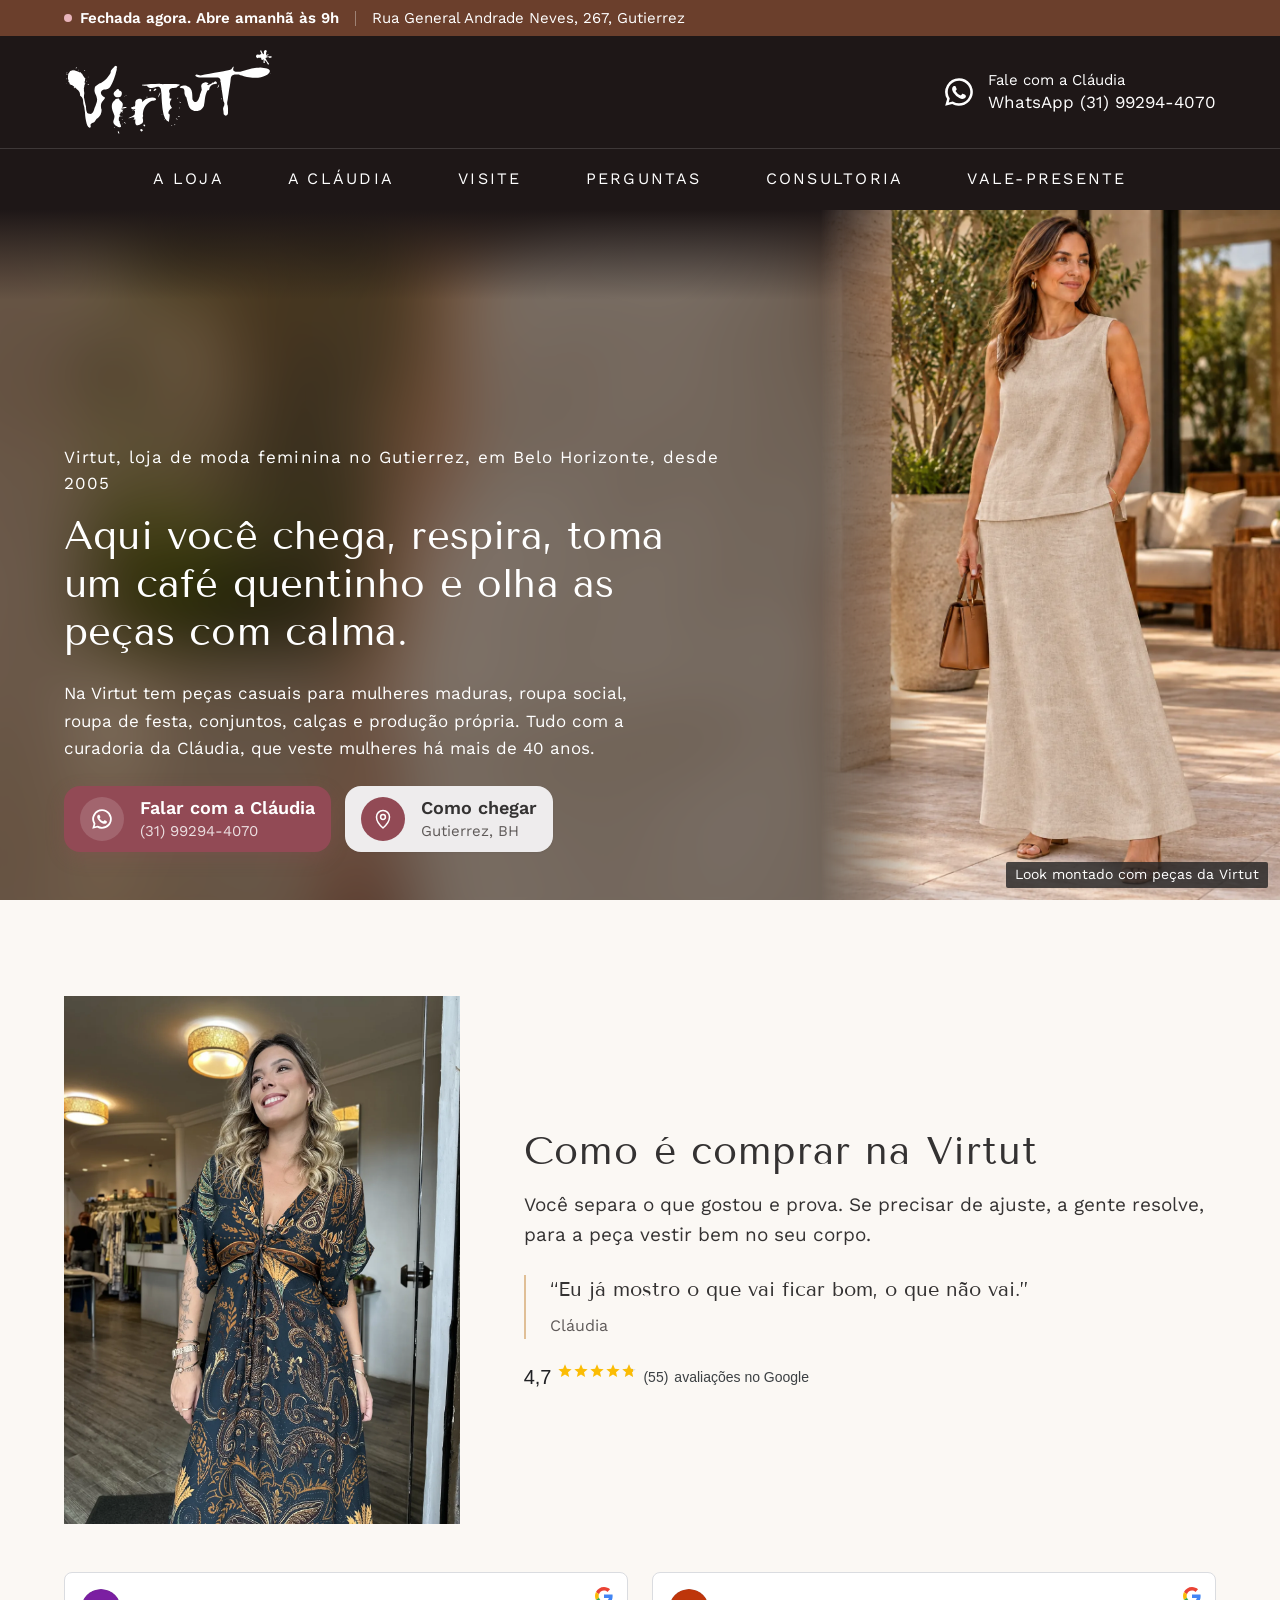
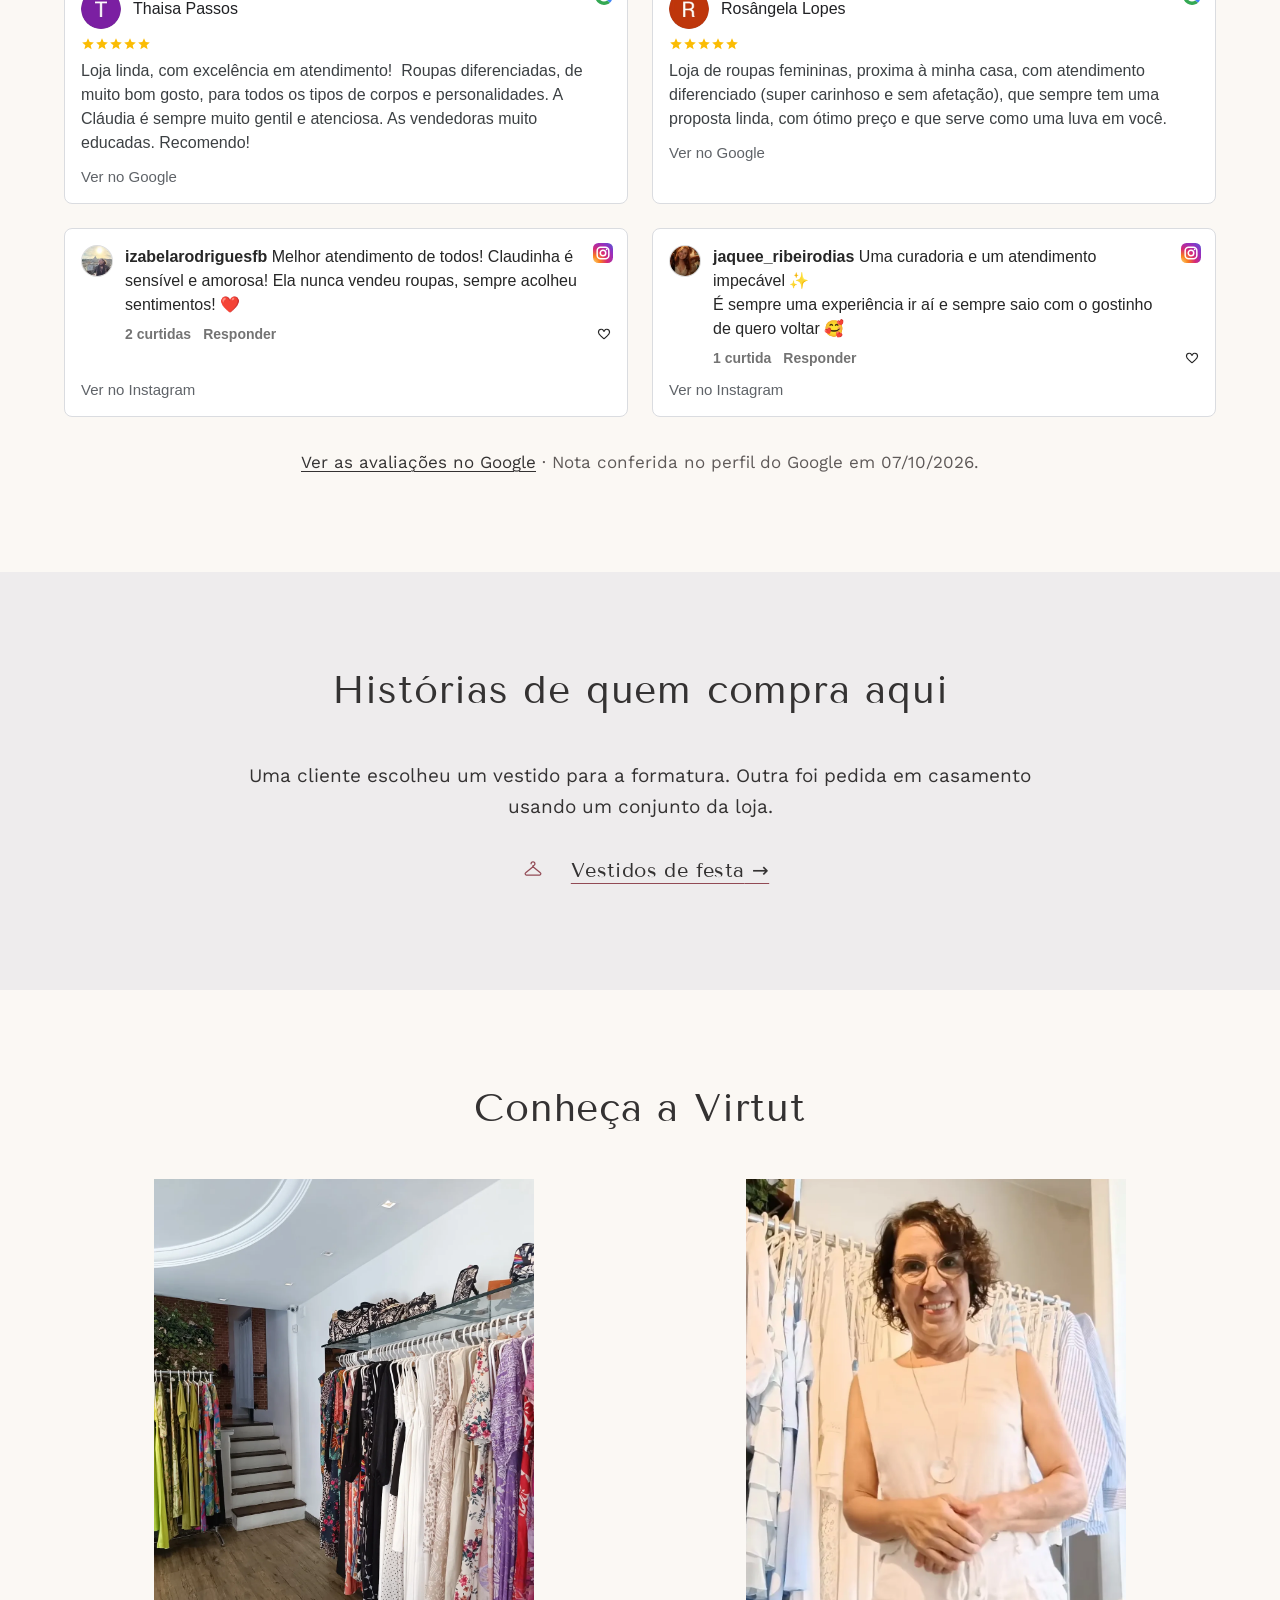
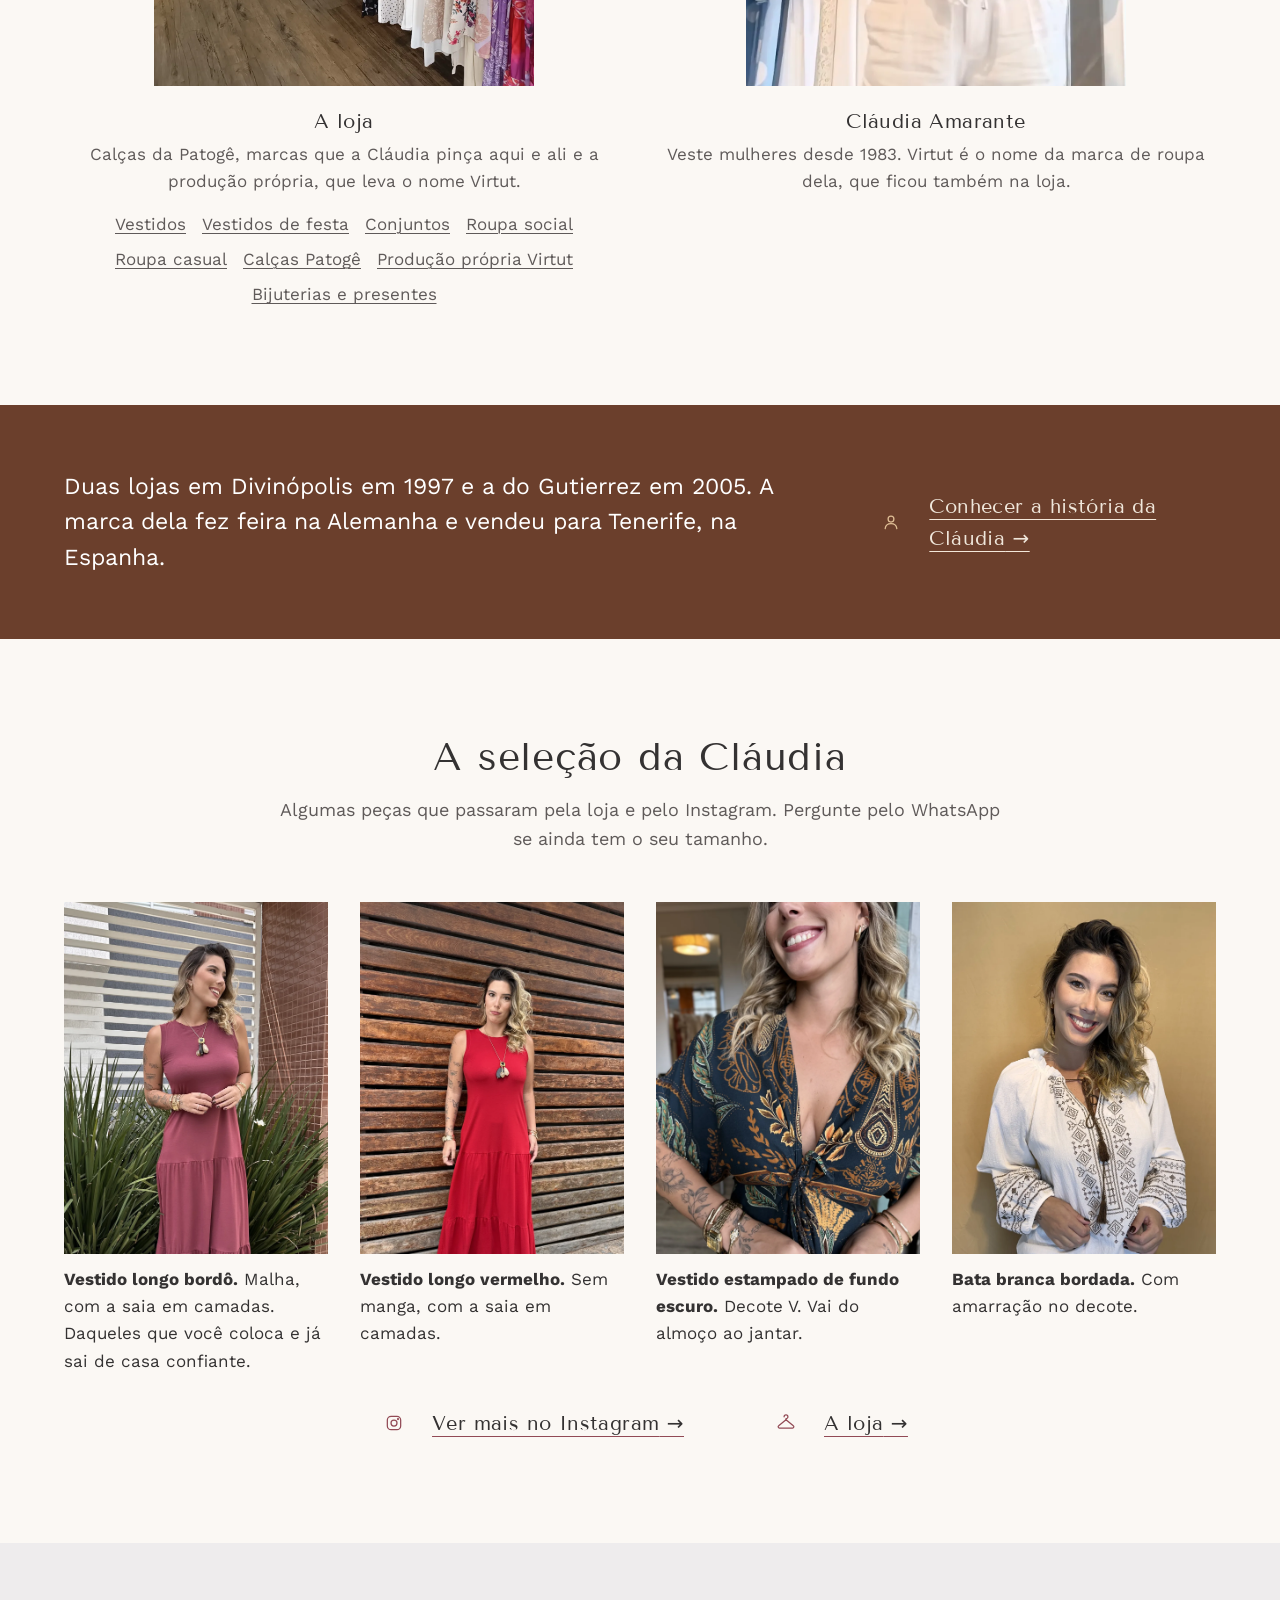
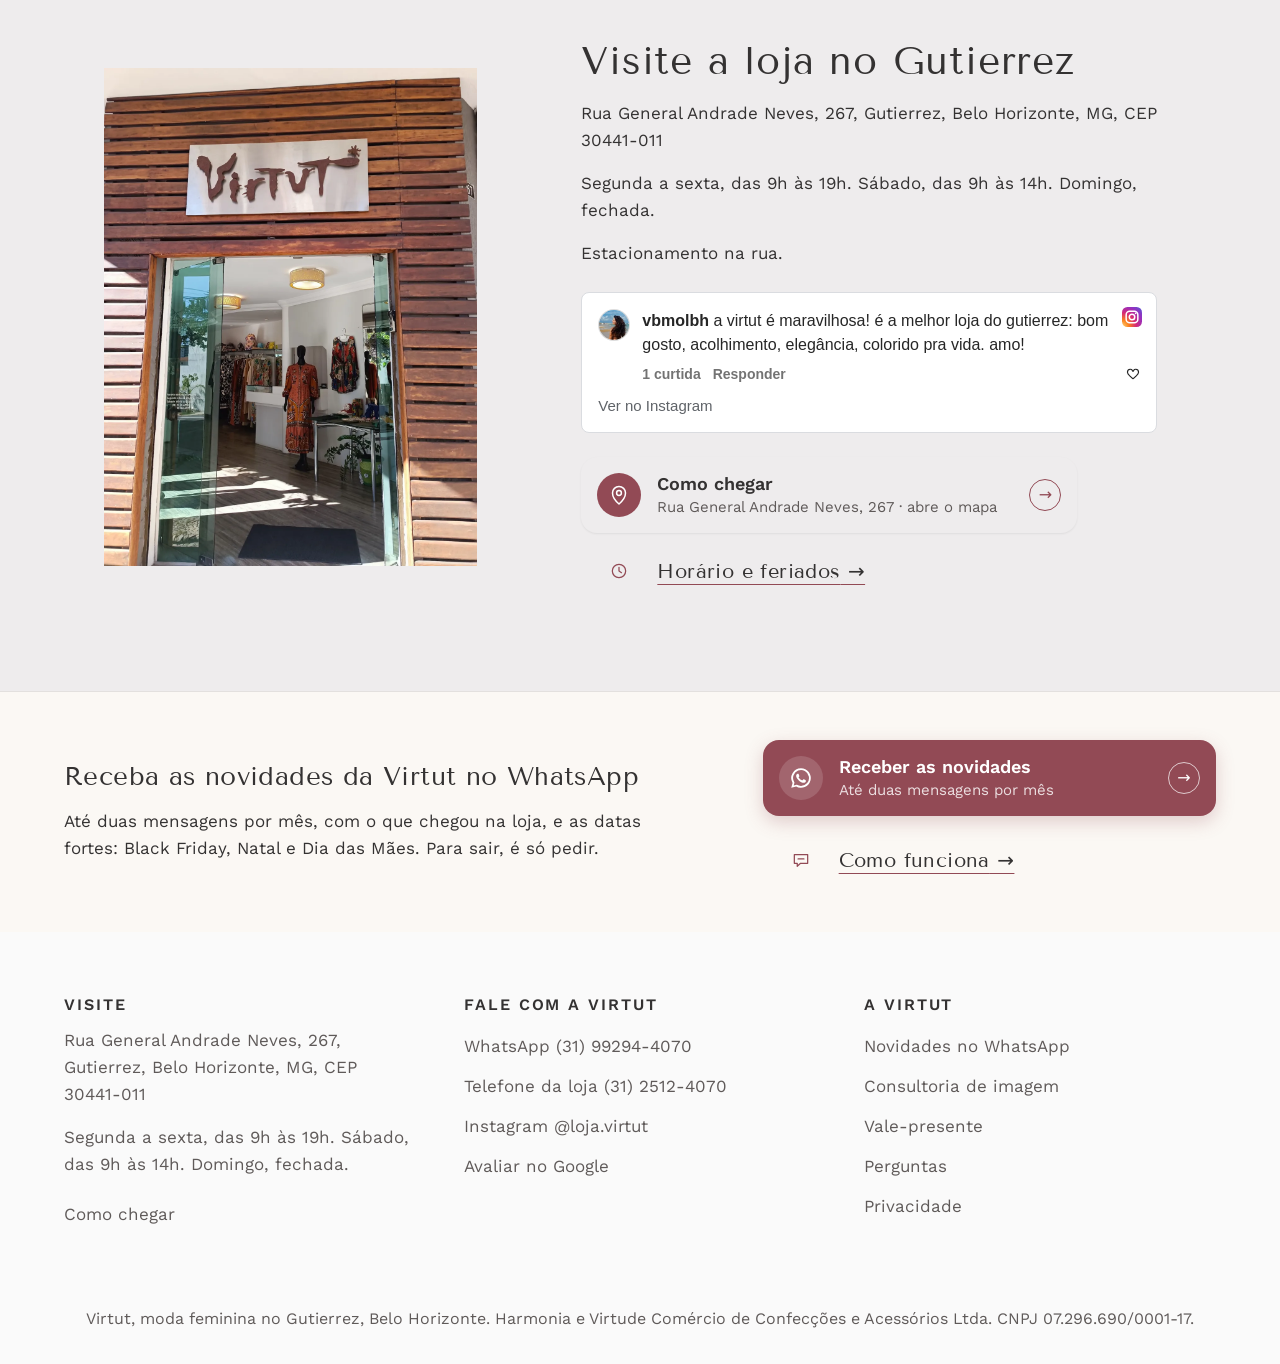
==== commit 780703c9: "Atualização do site 23/11/2026 09:09 fonte=aecd996" ====
--- a/index.html
+++ b/index.html
@@ -5,7 +5,7 @@
 <meta name="viewport" content="width=device-width, initial-scale=1">
 <title>Virtut | Loja de moda feminina no Gutierrez, BH</title>
 <meta name="description" content="Loja de moda feminina no Gutierrez, em Belo Horizonte, desde 2005. Curadoria da Cláudia, ajuste nas peças da loja e consultoria de imagem.">
-<meta name="robots" content="noindex, nofollow">
+<meta name="robots" content="index, follow">
 <link rel="canonical" href="https://virtut.com.br/">
 <meta property="og:type" content="website">
 <meta property="og:locale" content="pt_BR">
@@ -19,7 +19,7 @@
 <link rel="preload" href="assets/fontes/worksans-latin.woff2" as="font" type="font/woff2" crossorigin>
 <link rel="preload" href="assets/fontes/tenorsans-latin.woff2" as="font" type="font/woff2" crossorigin>
 <link rel="stylesheet" href="assets/css/fontes.css?v=4c5b93b5">
-<link rel="stylesheet" href="assets/css/site.css?v=7816d41f">
+<link rel="stylesheet" href="assets/css/site.css?v=9aae1b59">
 <link rel="stylesheet" href="assets/css/direcoes.css?v=20c6150a">
 <script>document.documentElement.classList.add("js-fade")</script>
 <script type="application/ld+json">
@@ -158,6 +158,7 @@
         <li><a href="visite/">Visite</a></li>
         <li><a href="perguntas/">Perguntas</a></li>
         <li><a href="consultoria/">Consultoria</a></li>
+        <li><a href="vale-presente/">Vale-presente</a></li>
     </ul>
   </nav>
 </header>
@@ -313,6 +314,7 @@
         <ul>
           <li><a href="novidades/">Novidades no WhatsApp</a></li>
           <li><a href="consultoria/">Consultoria de imagem</a></li>
+          <li><a href="vale-presente/">Vale-presente</a></li>
           <li><a href="perguntas/">Perguntas</a></li>
           <li><a href="privacidade/">Privacidade</a></li>
         </ul>
@@ -324,8 +326,9 @@
   </div>
 </footer>
 <div class="barra-wa"><a class="acao-1 acao-barra" data-wa="Olá Cláudia, vi o site da Virtut e quero saber mais." href="https://wa.me/5531992944070?text=Ol%C3%A1%20Cl%C3%A1udia%2C%20vi%20o%20site%20da%20Virtut%20e%20quero%20saber%20mais."><span class="acao-ic"><svg class="ic-wa" width="24" height="24" viewBox="0 0 32 32" aria-hidden="true"><path fill="currentColor" d="M16 3a13 13 0 0 0-11.2 19.6L3 29l6.6-1.7A13 13 0 1 0 16 3Zm0 23.6a10.6 10.6 0 0 1-5.4-1.5l-.4-.2-3.9 1 1-3.8-.2-.4A10.6 10.6 0 1 1 16 26.6Zm5.8-7.9c-.3-.2-1.9-.9-2.2-1s-.5-.2-.7.2-.8 1-1 1.2-.4.2-.7 0a8.7 8.7 0 0 1-4.3-3.8c-.3-.6.3-.5.9-1.6.1-.2 0-.4 0-.5l-1-2.4c-.3-.6-.5-.5-.7-.5h-.6a1.2 1.2 0 0 0-.9.4 3.6 3.6 0 0 0-1.1 2.7 6.3 6.3 0 0 0 1.3 3.3 14.4 14.4 0 0 0 5.5 4.9c2 .9 2.8 1 3.9.8a3.3 3.3 0 0 0 2.1-1.5 2.7 2.7 0 0 0 .2-1.5c-.1-.2-.3-.3-.6-.4Z"/></svg></span><span class="acao-txt"><strong>Chamar a Cláudia no WhatsApp</strong></span></a></div>
-<script src="assets/js/config.js?v=cff577c7"></script>
-<script src="assets/js/site.js?v=fb96781f" defer></script>
+<script src="assets/js/config.js?v=678e49f3"></script>
+<script src="assets/js/site.js?v=b1c85aeb" defer></script>
+<script src="assets/js/anuncio.js?v=5fbe8a25" defer></script>
 <script src="assets/js/direcoes.js?v=1b87da7c" defer></script>
 </body>
 </html>
--- a/assets/css/site.css
+++ b/assets/css/site.css
@@ -1228,19 +1228,204 @@
 body[data-pagina="consultoria"] :where(main) .e-final .e-final-end{margin:var(--s-4) 0 var(--s-4);font-size:1.0625rem}
 body[data-pagina="consultoria"] .e-presente{background:rgba(255,255,255,.96);color:var(--texto)}
 body[data-pagina="consultoria"] .e-final .acao-2{background:rgba(243,232,218,.97)}
-body[data-pagina="consultoria"] .e2-faixa{margin-top:var(--s-6);background:#FFFDFB;border:1px solid var(--linha);border-radius:4px;padding:var(--s-5) var(--s-6) var(--s-5);box-shadow:0 1px 2px rgba(52,50,50,.08),0 10px 28px rgba(52,50,50,.10)}
-body[data-pagina="consultoria"] .e2-formas{list-style:none;margin:var(--s-3) 0 0;padding:0;display:grid;grid-template-columns:repeat(5,minmax(0,1fr));gap:var(--s-5)}
-body[data-pagina="consultoria"] .e2-formas figure{margin:0;text-align:center}
-body[data-pagina="consultoria"] .e2-formas svg{display:block;width:100%;max-width:170px;height:auto;margin:0 auto}
-body[data-pagina="consultoria"] .e2-formas figcaption{margin-top:var(--s-3)}
-body[data-pagina="consultoria"] .e2-formas figcaption strong{display:block;font-family:var(--f-titulo);font-weight:400;font-size:1.25rem;line-height:1.25;letter-spacing:.02em;color:var(--texto)}
-body[data-pagina="consultoria"] .e2-formas figcaption small{font-family:var(--f-corpo);font-size:.875rem;letter-spacing:0;color:var(--texto-2)}
-body[data-pagina="consultoria"] .e2-formas figcaption span{display:block;margin-top:4px;font-size:.9375rem;line-height:1.4;color:var(--texto-2)}
-body[data-pagina="consultoria"] :where(main) .e2-nota{margin:var(--s-5) auto 0;max-width:none;text-align:center;font-family:var(--f-titulo);font-size:1.125rem;line-height:1.5;color:var(--texto)}
-@media (max-width:899px){body[data-pagina="consultoria"] .e2-faixa{padding:var(--s-4) 0 var(--s-4)}
-body[data-pagina="consultoria"] .e2-faixa .pd-cab{margin-left:var(--s-4);margin-right:var(--s-4)}
-body[data-pagina="consultoria"] .e2-formas{display:flex;gap:0;overflow-x:auto;scroll-snap-type:x mandatory;scroll-padding-left:var(--s-4);padding:0 var(--s-4) var(--s-3);-webkit-overflow-scrolling:touch}
-body[data-pagina="consultoria"] .e2-formas li{flex:0 0 62%;scroll-snap-align:start;padding-right:var(--s-3)}
-body[data-pagina="consultoria"] .e2-formas svg{max-width:150px}
-body[data-pagina="consultoria"] :where(main) .e2-nota{padding:0 var(--s-4);font-size:1.0625rem;text-align:left}}
+body[data-pagina="consultoria"] .e2-fotos{margin-top:var(--s-6)}
+body[data-pagina="consultoria"] .e2-fotos ul{list-style:none;margin:0;padding:0;display:grid;grid-template-columns:repeat(3,minmax(0,1fr));gap:var(--s-5)}
+body[data-pagina="consultoria"] .e2-fotos li{margin:0;padding:0}
+body[data-pagina="consultoria"] .e2-fotos figure{margin:0}
+body[data-pagina="consultoria"] .e2-fotos img{display:block;width:100%;height:auto;aspect-ratio:4/5;object-fit:cover;border-radius:4px}
+body[data-pagina="consultoria"] .e2-fotos figcaption{margin-top:var(--s-3);font-family:var(--f-corpo);font-size:1rem;line-height:1.45;color:var(--texto-2)}
+@media (max-width:899px){body[data-pagina="consultoria"] .e2-fotos ul{grid-template-columns:1fr;gap:var(--s-5)}
+body[data-pagina="consultoria"] .e2-fotos img{width:100%}}
 body[data-pagina="consultoria"] :where(main) .e2-tit{margin:var(--s-2) 0 var(--s-5);font-family:var(--f-titulo);font-weight:400;font-size:clamp(1.375rem,1.1rem + 1vw,1.75rem);line-height:1.25;color:var(--texto)}
+
+
+body[data-pagina="vale-presente"]{--cream:#FBF8F4;--f-vinho-texto:rgba(255,255,255,.9)}
+body[data-pagina="vale-presente"] [hidden]{display:none!important}
+body[data-pagina="vale-presente"] main p{font-size:1.125rem;line-height:1.6;max-width:62ch}
+body[data-pagina="vale-presente"] main h2{font-size:clamp(1.875rem,3vw,2.5rem);margin:0 0 var(--s-5)}
+body[data-pagina="vale-presente"] main h3{font-size:1.375rem;line-height:1.25;margin:0 0 var(--s-2)}
+body[data-pagina="vale-presente"] .h1-nome{display:block;font-size:clamp(3rem,6.4vw,5.25rem);line-height:1.02;letter-spacing:.005em}
+body[data-pagina="vale-presente"] .h1-resto{display:block;font-family:var(--f-corpo);font-size:clamp(1.125rem,1.7vw,1.375rem);line-height:1.4;letter-spacing:0;margin-top:var(--s-3);max-width:34em}
+body[data-pagina="vale-presente"] .faixa{padding:64px 0}
+body[data-pagina="vale-presente"] .f-branco{background:#fff}
+body[data-pagina="vale-presente"] .f-linho{background:var(--areia)}
+body[data-pagina="vale-presente"] .f-vinho{background:var(--vinho);color:#fff}
+body[data-pagina="vale-presente"] .f-vinho h2,body[data-pagina="vale-presente"] .f-vinho h3,body[data-pagina="vale-presente"] .f-vinho p{color:#fff}
+body[data-pagina="vale-presente"] .acao-1.a-inv{background:#fff;color:var(--texto);box-shadow:0 8px 22px rgba(30,23,23,.28)}
+body[data-pagina="vale-presente"] .acao-1.a-inv:hover{background:var(--bege-claro);color:var(--texto)}
+body[data-pagina="vale-presente"] .acao-1.a-inv .acao-ic{background:var(--vinho);color:#fff}
+body[data-pagina="vale-presente"] .acao-1.a-inv .acao-txt>span{color:var(--texto-2)}
+body[data-pagina="vale-presente"] .acao-1.a-inv .acao-txt strong{color:var(--texto)}
+body[data-pagina="vale-presente"] .acao-1.a-inv .acao-seta{color:var(--vinho);border-color:var(--vinho)}
+body[data-pagina="vale-presente"] .vcard{position:relative;margin:0;max-width:440px;width:100%}
+body[data-pagina="vale-presente"] .vc-obj{position:relative}
+body[data-pagina="vale-presente"] .vc-papel{position:absolute;inset:14px -10px -10px 10px;background:var(--vinho-escuro);border-radius:10px;transform:rotate(1.6deg)}
+body[data-pagina="vale-presente"] .vc-folha{position:relative;background:var(--cream);border-radius:6px;padding:28px 28px 24px;text-align:center;box-shadow:0 14px 34px rgba(30,23,23,.28);outline:1px solid var(--bege);outline-offset:-10px}
+body[data-pagina="vale-presente"] .vc-logo{display:block;width:112px;height:auto;margin:4px auto 10px}
+body[data-pagina="vale-presente"] main .vc-nome{font-family:var(--f-titulo);font-size:3rem;line-height:1.05;white-space:nowrap;color:var(--vinho);margin:0 auto;max-width:none}
+body[data-pagina="vale-presente"] main .vc-para{font-family:var(--f-titulo);font-size:1.5rem;line-height:1.3;color:var(--texto);margin:6px auto 0;max-width:none;overflow-wrap:anywhere}
+body[data-pagina="vale-presente"] main .vc-frase{font-style:italic;font-weight:300;font-size:1rem;line-height:1.4;color:var(--texto-2);margin:10px auto 0;max-width:30ch;overflow-wrap:anywhere}
+body[data-pagina="vale-presente"] main .vc-de{font-size:1rem;color:var(--texto);margin:6px auto 0;max-width:none;overflow-wrap:anywhere}
+body[data-pagina="vale-presente"] .vc-pe{display:flex;align-items:center;justify-content:center;gap:var(--s-5);margin-top:var(--s-4)}
+body[data-pagina="vale-presente"] .vc-selo{flex:none;width:112px;height:112px;border-radius:50%;background:var(--vinho);color:#fff;display:flex;flex-direction:column;align-items:center;justify-content:center;box-shadow:0 0 0 3px var(--cream),0 0 0 4px var(--bege)}
+body[data-pagina="vale-presente"] .vc-selo>span{font-size:.8125rem;letter-spacing:.12em;text-transform:uppercase;color:var(--bege-claro)}
+body[data-pagina="vale-presente"] .vc-selo b{font-family:var(--f-titulo);font-weight:400;font-size:2.125rem;line-height:1.1}
+body[data-pagina="vale-presente"] main .vc-uso{font-size:.9375rem;line-height:1.35;color:var(--texto-2);text-align:left;margin:0;max-width:20ch}
+body[data-pagina="vale-presente"] .vc-uso strong{display:block;font-weight:600;color:var(--texto)}
+body[data-pagina="vale-presente"] .vcard figcaption{font-size:.9375rem;line-height:1.4;margin-top:var(--s-5);color:var(--texto-2)}
+body[data-pagina="vale-presente"] .cap50{display:grid;grid-template-columns:minmax(0,1fr)}
+body[data-pagina="vale-presente"] .cap-f{margin:0}
+body[data-pagina="vale-presente"] .cap-f img{display:block;width:100%;height:100%;min-height:320px;max-height:640px;object-fit:cover}
+body[data-pagina="vale-presente"] .cap-t{padding:48px var(--s-4)}
+body[data-pagina="vale-presente"] .cap-in{max-width:34rem}
+@media (min-width:900px){body[data-pagina="vale-presente"] .cap50{grid-template-columns:repeat(2,minmax(0,1fr));align-items:stretch}
+body[data-pagina="vale-presente"] .cap-t{display:flex;align-items:center;padding:64px var(--s-8)}
+body[data-pagina="vale-presente"] .foto-dir .cap-t{justify-content:flex-end}
+body[data-pagina="vale-presente"] .cap-f img{min-height:560px;height:100%}}
+body[data-pagina="vale-presente"] .vcit{margin:var(--s-5) 0}
+body[data-pagina="vale-presente"] main .vcit p{font-family:var(--f-titulo);font-size:clamp(1.25rem,2vw,1.625rem);line-height:1.35;color:var(--vinho-escuro)}
+body[data-pagina="vale-presente"] .fz-grade{display:grid;grid-template-columns:minmax(0,1fr);gap:var(--s-7)}
+@media (min-width:900px){body[data-pagina="vale-presente"] .fz-grade{grid-template-columns:minmax(0,1.15fr) minmax(0,440px);gap:var(--s-9);align-items:start}
+body[data-pagina="vale-presente"] .fz-cartao{position:sticky;top:112px}}
+body[data-pagina="vale-presente"] .fz-lead{margin:0 0 var(--s-6)}
+body[data-pagina="vale-presente"] .co-grade{display:grid;grid-template-columns:minmax(0,1fr);gap:var(--s-6)}
+@media (min-width:900px){body[data-pagina="vale-presente"] .co-grade{grid-template-columns:minmax(0,1fr) minmax(0,1fr);gap:var(--s-8);align-items:center}}
+body[data-pagina="vale-presente"] .vpassos{list-style:none;margin:0;padding:var(--s-6);background:#fff;border-radius:12px;display:grid;gap:var(--s-5)}
+body[data-pagina="vale-presente"] .vpassos li{display:flex;gap:var(--s-4);align-items:flex-start}
+body[data-pagina="vale-presente"] .pn{flex:none;width:40px;height:40px;border-radius:50%;background:var(--vinho);color:#fff;display:grid;place-items:center;font-family:var(--f-titulo);font-size:1.25rem}
+body[data-pagina="vale-presente"] main .vpassos h3,body[data-pagina="vale-presente"] main .vpassos p{color:var(--texto);margin:0}
+body[data-pagina="vale-presente"] main .vpassos h3{margin-bottom:4px}
+body[data-pagina="vale-presente"] .regras{list-style:none;margin:0;padding:0;display:grid;grid-template-columns:minmax(0,1fr);gap:var(--s-6)}
+@media (min-width:700px){body[data-pagina="vale-presente"] .regras{grid-template-columns:repeat(2,minmax(0,1fr))}}
+@media (min-width:1100px){body[data-pagina="vale-presente"] .regras{grid-template-columns:repeat(4,minmax(0,1fr));gap:var(--s-7)}}
+body[data-pagina="vale-presente"] .regras strong{display:block;font-family:var(--f-titulo);font-weight:400;font-size:1.5rem;line-height:1.2;color:var(--vinho-escuro);margin-bottom:var(--s-2)}
+body[data-pagina="vale-presente"] .regras span{font-size:1.0625rem;line-height:1.5}
+body[data-pagina="vale-presente"] .vps{display:grid;grid-template-columns:minmax(0,1fr);gap:var(--s-6) var(--s-8)}
+@media (min-width:900px){body[data-pagina="vale-presente"] .vps{grid-template-columns:repeat(2,minmax(0,1fr))}}
+body[data-pagina="vale-presente"] main .vp p{margin:0}
+body[data-pagina="vale-presente"] .replicas{display:grid;grid-template-columns:minmax(0,1fr);gap:var(--s-5);align-items:start}
+@media (min-width:900px){body[data-pagina="vale-presente"] .replicas{grid-template-columns:repeat(3,minmax(0,1fr))}}
+body[data-pagina="vale-presente"] .replicas .cartao-google,body[data-pagina="vale-presente"] .replicas .cartao-ig,body[data-pagina="vale-presente"] .mom .cartao-google,body[data-pagina="vale-presente"] .mom .cartao-ig{margin:var(--s-4) 0 0;max-width:none;padding:22px}
+body[data-pagina="vale-presente"] .replicas .cartao-google,body[data-pagina="vale-presente"] .replicas .cartao-ig{margin:0}
+body[data-pagina="vale-presente"] main .cartao-google p.aval-texto,body[data-pagina="vale-presente"] main .cartao-ig p.ig-texto{font-size:1rem;line-height:1.5}
+body[data-pagina="vale-presente"] main .cartao-ig p.ig-acoes{font-size:.875rem;line-height:1.4;max-width:none}
+body[data-pagina="vale-presente"] main .pv-sub{margin:0 0 var(--s-5);color:var(--texto-2)}
+body[data-pagina="vale-presente"] .acoes-col{margin-top:var(--s-5)}
+body[data-pagina="vale-presente"] .aberta{margin:var(--s-3) 0 0}
+body[data-pagina="vale-presente"] .rotulo{font-size:1rem;font-weight:600;letter-spacing:.08em;color:var(--vinho-escuro);margin:0 0 var(--s-3)}
+@media (max-width:899px){body[data-pagina="vale-presente"] .faixa{padding:48px 0}
+body[data-pagina="vale-presente"] .vc-folha{padding:22px 18px}
+body[data-pagina="vale-presente"] .vc-selo{width:100px;height:100px}
+body[data-pagina="vale-presente"] main .vc-nome{font-size:2.5rem}}
+@media (min-width:900px) and (max-height:660px){body[data-pagina="vale-presente"] .h1-resto{font-size:1.0625rem;margin-top:var(--s-2)}
+body[data-pagina="vale-presente"] .a-acoes{margin-top:var(--s-3)}}
+body[data-pagina="vale-presente"] .a-acoes{display:flex;align-items:center;flex-wrap:wrap;gap:var(--s-5)}
+body[data-pagina="vale-presente"] .a-acoes .acao-1{flex:1 1 320px;max-width:var(--acao-w)}
+body[data-pagina="vale-presente"] .hero-wa{color:#fff;padding:0}
+body[data-pagina="vale-presente"] .hero-wa .acao-ic,body[data-pagina="vale-presente"] .hero-wa .acao-3-t{color:#fff}
+body[data-pagina="vale-presente"] .hero-wa .acao-3-t{text-decoration-color:#fff}
+body[data-pagina="vale-presente"] .hero-wa:hover{color:#fff}
+@media (max-width:899px){body[data-pagina="vale-presente"] .hero-wa{display:none}}
+body[data-pagina="vale-presente"] .b-open{position:relative;isolation:isolate;overflow:hidden;background:#1e1717;color:#fff}
+body[data-pagina="vale-presente"] .b-open::before{content:"";position:absolute;inset:-60px;z-index:-2;background:var(--poster) 70% 30%/cover no-repeat;filter:blur(34px) brightness(.5)}
+body[data-pagina="vale-presente"] .b-open::after{content:"";position:absolute;inset:0;z-index:-1;background:linear-gradient(#1e1717 0,rgba(30,23,23,0) 56px),linear-gradient(to right,rgba(24,18,18,.72) 0%,rgba(24,18,18,.4) 55%,rgba(24,18,18,.1) 100%)}
+body[data-pagina="vale-presente"] .b-grade{display:grid;grid-template-columns:minmax(0,1fr);gap:var(--s-6);padding-top:var(--s-6);padding-bottom:var(--s-7)}
+@media (min-width:900px){body[data-pagina="vale-presente"] .b-grade{grid-template-columns:minmax(0,1fr) minmax(0,480px);gap:var(--s-8);align-items:center;padding-bottom:var(--s-6)}}
+body[data-pagina="vale-presente"] .b-open h1,body[data-pagina="vale-presente"] .b-open p.lead{color:#fff}
+body[data-pagina="vale-presente"] .b-open h1{margin:0 0 var(--s-4)}
+body[data-pagina="vale-presente"] .b-open p.lead{font-size:1.25rem;line-height:1.45;margin:0;max-width:32em}
+body[data-pagina="vale-presente"] .a-acoes{margin-top:var(--s-5)}
+body[data-pagina="vale-presente"] .b-foto{position:relative;margin:0}
+body[data-pagina="vale-presente"] .b-foto>img{display:block;width:100%;height:auto;max-height:440px;object-fit:cover;object-position:50% 15%;border-radius:8px}
+body[data-pagina="vale-presente"] .b-mini{position:absolute;left:-56px;bottom:12px;width:200px}
+body[data-pagina="vale-presente"] .vcard-mini figcaption,body[data-pagina="vale-presente"] .vcard-mini .vc-frase,body[data-pagina="vale-presente"] .vcard-mini .vc-de,body[data-pagina="vale-presente"] .vcard-mini .vc-logo,body[data-pagina="vale-presente"] .vcard-mini .vc-uso{display:none}
+body[data-pagina="vale-presente"] .vcard-mini .vc-folha{padding:14px 12px 16px;outline-offset:-6px}
+body[data-pagina="vale-presente"] main .vcard-mini .vc-nome{font-size:1.625rem}
+body[data-pagina="vale-presente"] main .vcard-mini .vc-para{font-size:1rem;margin-top:2px}
+body[data-pagina="vale-presente"] .vcard-mini .vc-pe{margin-top:8px}
+body[data-pagina="vale-presente"] .vcard-mini .vc-selo{width:72px;height:72px}
+body[data-pagina="vale-presente"] .vcard-mini .vc-selo b{font-size:1.25rem}
+body[data-pagina="vale-presente"] .vcard-mini .vc-selo>span{font-size:.8125rem;letter-spacing:.04em}
+body[data-pagina="vale-presente"] .vcard-mini .vc-papel{inset:8px -6px -6px 6px}
+body[data-pagina="vale-presente"] .b-intro{padding:64px 0;background:#fff}
+body[data-pagina="vale-presente"] .bi-in{max-width:880px}
+body[data-pagina="vale-presente"] .momentos{display:grid;grid-template-columns:minmax(0,1fr);gap:var(--s-7);margin-bottom:var(--s-5)}
+@media (min-width:900px){body[data-pagina="vale-presente"] .momentos{grid-template-columns:repeat(3,minmax(0,1fr));gap:var(--s-6)}}
+body[data-pagina="vale-presente"] .mom{display:flex;flex-direction:column;align-items:stretch}
+@media (min-width:900px){body[data-pagina="vale-presente"] main .mom h3{min-height:3.4rem}
+body[data-pagina="vale-presente"] main .mom>p{min-height:5.1rem}}
+body[data-pagina="vale-presente"] main .mom>p{margin:0}
+body[data-pagina="vale-presente"] .f-vinho .fz-cartao figcaption{color:#fff}
+body[data-pagina="vale-presente"] .f-vinho .fz-cartao .vc-papel{background:#5e2c35}
+@media (max-width:899px){body[data-pagina="vale-presente"] .b-foto>img{max-height:420px}
+body[data-pagina="vale-presente"] .b-mini{left:8px;top:16px;bottom:auto;width:176px}
+body[data-pagina="vale-presente"] .vcard-mini .vc-selo{width:64px;height:64px}
+body[data-pagina="vale-presente"] main .vcard-mini .vc-nome{font-size:1.375rem}}
+
+body[data-pagina="vale-presente"] .cap-f img{max-width:1200px}
+body[data-pagina="vale-presente"] .cap-f{background:#1e1717}
+body[data-pagina="vale-presente"] .regras{align-items:start}
+@media (min-width:1100px){body[data-pagina="vale-presente"] .regras{grid-template-columns:repeat(3,minmax(0,1fr));gap:var(--s-7) var(--s-8)}body[data-pagina="vale-presente"] .regras.regras-bonus{grid-template-columns:repeat(4,minmax(0,1fr));gap:var(--s-7)}}
+body[data-pagina="vale-presente"] .regra-bonus{margin-top:var(--s-8);padding-top:var(--s-7);border-top:1px solid var(--bege)}
+body[data-pagina="vale-presente"] .vp-mais{margin-top:var(--s-6)}
+body[data-pagina="vale-presente"] .acao-3-linha{margin-top:var(--s-5)}
+body[data-pagina="vale-presente"] main .resumo{max-width:34em}
+
+body[data-pagina="vale-presente"] .acao-1.a-inv{background:#fff;color:var(--texto);box-shadow:0 8px 22px rgba(30,23,23,.28)}
+body[data-pagina="vale-presente"] .acao-1.a-inv:hover{background:var(--bege-claro);color:var(--texto)}
+body[data-pagina="vale-presente"] .acao-1.a-inv .acao-ic{background:var(--vinho);color:#fff}
+body[data-pagina="vale-presente"] .acao-1.a-inv .acao-txt>span{color:var(--texto-2)}
+body[data-pagina="vale-presente"] .acao-1.a-inv .acao-txt strong{color:var(--texto)}
+body[data-pagina="vale-presente"] .acao-1.a-inv .acao-seta{color:var(--vinho);border-color:var(--vinho)}
+body[data-pagina="vale-presente"] .a-acoes{display:flex;align-items:center;flex-wrap:wrap;gap:var(--s-5);margin-top:var(--s-5)}
+body[data-pagina="vale-presente"] .a-acoes .acao-1{flex:1 1 320px;max-width:var(--acao-w)}
+
+body[data-pagina="vale-presente"] .bf-chip{display:inline-flex;flex-direction:column;gap:2px;margin:0 0 var(--s-4);padding:10px 16px;border-left:3px solid #fff;background:rgba(255,255,255,.12);border-radius:0 8px 8px 0}
+body[data-pagina="vale-presente"] main .bf-chip{font-size:1rem;line-height:1.35;max-width:none;color:#fff}
+body[data-pagina="vale-presente"] .bf-chip strong{font-family:var(--f-titulo);font-weight:400;font-size:1.375rem;letter-spacing:.02em}
+body[data-pagina="vale-presente"] .bf-chip span{color:rgba(255,255,255,.92)}
+
+body[data-pagina="vale-presente"] main .rotulo-claro{font-size:1rem;font-weight:600;letter-spacing:.08em;color:var(--bege-claro);margin:0 0 var(--s-3);max-width:none}
+body[data-pagina="vale-presente"] .vv-grade{display:grid;grid-template-columns:repeat(2,minmax(0,1fr));gap:var(--s-4)}
+body[data-pagina="vale-presente"] .vv-grade.vv-tres{grid-template-columns:repeat(2,minmax(0,1fr))}
+@media (min-width:640px){body[data-pagina="vale-presente"] .vv-grade{gap:var(--s-5)}}
+body[data-pagina="vale-presente"] .vv{position:relative;display:flex;flex-direction:column;align-items:flex-start;gap:2px;padding:20px 20px 16px;background:#fff;color:var(--texto);border:2px solid #fff;border-radius:12px;text-decoration:none;box-shadow:0 6px 18px rgba(30,23,23,.22);transition:transform .15s,box-shadow .15s}
+body[data-pagina="vale-presente"] .vv:hover{color:var(--texto);transform:translateY(-3px);box-shadow:0 12px 26px rgba(30,23,23,.32)}
+body[data-pagina="vale-presente"] .vv:focus-visible{outline:3px solid #fff;outline-offset:3px}
+body[data-pagina="vale-presente"] .vv-marca{background:var(--bege-claro);border-color:var(--texto)}
+body[data-pagina="vale-presente"] .vv-rot{font-size:.9375rem;line-height:1.3;color:var(--texto-2)}
+body[data-pagina="vale-presente"] .vv-v{font-family:var(--f-titulo);font-weight:400;font-size:1.75rem;line-height:1.15;color:var(--texto);margin-bottom:var(--s-2)}
+body[data-pagina="vale-presente"] .vv-g{font-family:var(--f-titulo);font-weight:400;font-size:2.25rem;line-height:1.1;color:var(--vinho)}
+body[data-pagina="vale-presente"] .vv-b{display:inline-block;margin-top:var(--s-3);padding:4px 12px;border-radius:999px;background:var(--vinho);color:#fff;font-size:.9375rem;font-weight:600;line-height:1.4}
+body[data-pagina="vale-presente"] .vv-ir{margin-top:var(--s-4);padding-top:var(--s-3);border-top:1px solid var(--bege);width:100%;font-size:1rem;font-weight:600;color:var(--vinho-escuro);text-decoration:underline;text-decoration-thickness:1px;text-underline-offset:5px}
+body[data-pagina="vale-presente"] .vv:hover .vv-ir{text-decoration-thickness:2px}
+body[data-pagina="vale-presente"] .vv-ir i{font-style:normal;text-decoration:none;display:inline-block}
+body[data-pagina="vale-presente"] .vv-outro{grid-column:1/-1;flex-direction:row;align-items:center;justify-content:space-between;gap:var(--s-5);padding:16px 20px}
+body[data-pagina="vale-presente"] .vv-outro .vv-oc{display:flex;flex-direction:column}
+body[data-pagina="vale-presente"] .vv-outro .vv-v{font-size:1.5rem;margin:0}
+body[data-pagina="vale-presente"] .vv-outro .vv-ir{margin:0;padding:0;border:0;width:auto;flex:none}
+body[data-pagina="vale-presente"] .vv-tres .vv:not(.vv-outro){min-height:150px}
+body[data-pagina="vale-presente"] .vv-tres .vv:not(.vv-outro) .vv-rot{margin-bottom:auto}
+body[data-pagina="vale-presente"] .vv-tres .vv-ir{margin-top:var(--s-4)}
+body[data-pagina="vale-presente"] .vv-tres .vv:last-of-type{grid-column:1/-1}
+@media (min-width:1100px){body[data-pagina="vale-presente"] .vv-grade.vv-tres{grid-template-columns:repeat(3,minmax(0,1fr))}}
+@media (max-width:420px){body[data-pagina="vale-presente"] .vv{padding:16px 14px 14px}body[data-pagina="vale-presente"] .vv-v{font-size:1.5rem}body[data-pagina="vale-presente"] .vv-g{font-size:1.875rem}body[data-pagina="vale-presente"] .vv-outro{flex-direction:column;align-items:flex-start;gap:var(--s-3)}}
+
+body[data-pagina="vale-presente"] .bf-faixas{width:100%;margin-top:var(--s-6);border-collapse:collapse;color:#fff;font-size:1.0625rem;line-height:1.4}
+body[data-pagina="vale-presente"] .bf-faixas caption{text-align:left;font-family:var(--f-titulo);font-size:1.375rem;padding:0 0 var(--s-3);color:#fff}
+body[data-pagina="vale-presente"] .bf-faixas th,body[data-pagina="vale-presente"] .bf-faixas td{text-align:left;padding:10px 12px 10px 0;border-bottom:1px solid rgba(255,255,255,.28);font-weight:400;vertical-align:top}
+body[data-pagina="vale-presente"] .bf-faixas thead th{font-size:.9375rem;font-weight:600;letter-spacing:.06em;color:var(--bege-claro)}
+body[data-pagina="vale-presente"] .bf-faixas tbody th{font-weight:600}
+body[data-pagina="vale-presente"] .bf-faixas td:nth-child(2){font-weight:600;white-space:nowrap}
+@media (max-width:640px){body[data-pagina="vale-presente"] .bf-faixas{font-size:1rem}body[data-pagina="vale-presente"] .bf-faixas thead th:nth-child(3),body[data-pagina="vale-presente"] .bf-faixas td:nth-child(3){display:none}}
+body[data-pagina="vale-presente"] main .f-vinho .vf-nota{font-size:1rem;color:rgba(255,255,255,.9);margin:var(--s-4) 0 0}
+body[data-pagina="vale-presente"] main .f-vinho .vf-pix{margin-top:var(--s-6)}
+body[data-pagina="vale-presente"] .f-vinho .fz-form{min-width:0}
+@media (min-width:900px) and (max-height:660px){body[data-pagina="vale-presente"] .h1-nome{font-size:3.25rem}body[data-pagina="vale-presente"] .b-open h1{margin-bottom:var(--s-3)}body[data-pagina="vale-presente"] .b-open p.lead{font-size:1.0625rem}body[data-pagina="vale-presente"] .a-acoes{margin-top:var(--s-3)}body[data-pagina="vale-presente"] .bf-chip{margin-bottom:var(--s-3);padding:6px 14px}body[data-pagina="vale-presente"] .bf-chip strong{font-size:1.1875rem}}
+body[data-pagina="vale-presente"] main .acao-3{padding-left:0;margin-left:-12px}
+@media (max-width:899px){body[data-pagina="vale-presente"] .vcard-mini .vc-selo{width:80px;height:80px}body[data-pagina="vale-presente"] .vcard-mini .vc-selo>span{font-size:.6875rem;letter-spacing:.02em}body[data-pagina="vale-presente"] .vcard-mini .vc-selo b{font-size:1.375rem}body[data-pagina="vale-presente"] .b-mini{width:184px}}
+@media (max-width:420px){body[data-pagina="vale-presente"] .vv-rot{font-size:.875rem}body[data-pagina="vale-presente"] .vv-ir{font-size:.875rem;white-space:nowrap}body[data-pagina="vale-presente"] .vv-outro .vv-ir{font-size:.9375rem}}
+@media (min-width:900px) and (max-height:660px){body[data-pagina="vale-presente"] .bf-chip{flex-direction:row;flex-wrap:wrap;align-items:baseline;column-gap:14px}body[data-pagina="vale-presente"] .b-grade{padding-top:var(--s-4);padding-bottom:var(--s-5)}body[data-pagina="vale-presente"] main .b-open p.lead{line-height:1.4}}
+body[data-pagina="vale-presente"] main .regra-bonus h3{font-family:var(--f-titulo);font-weight:400;font-size:1.75rem;line-height:1.2;margin:0 0 var(--s-5)}
+body[data-pagina="vale-presente"] .b-foto>img{object-position:50% 26%}
+@media (max-width:899px){body[data-pagina="vale-presente"] .b-mini{top:auto;bottom:12px;left:8px}}
